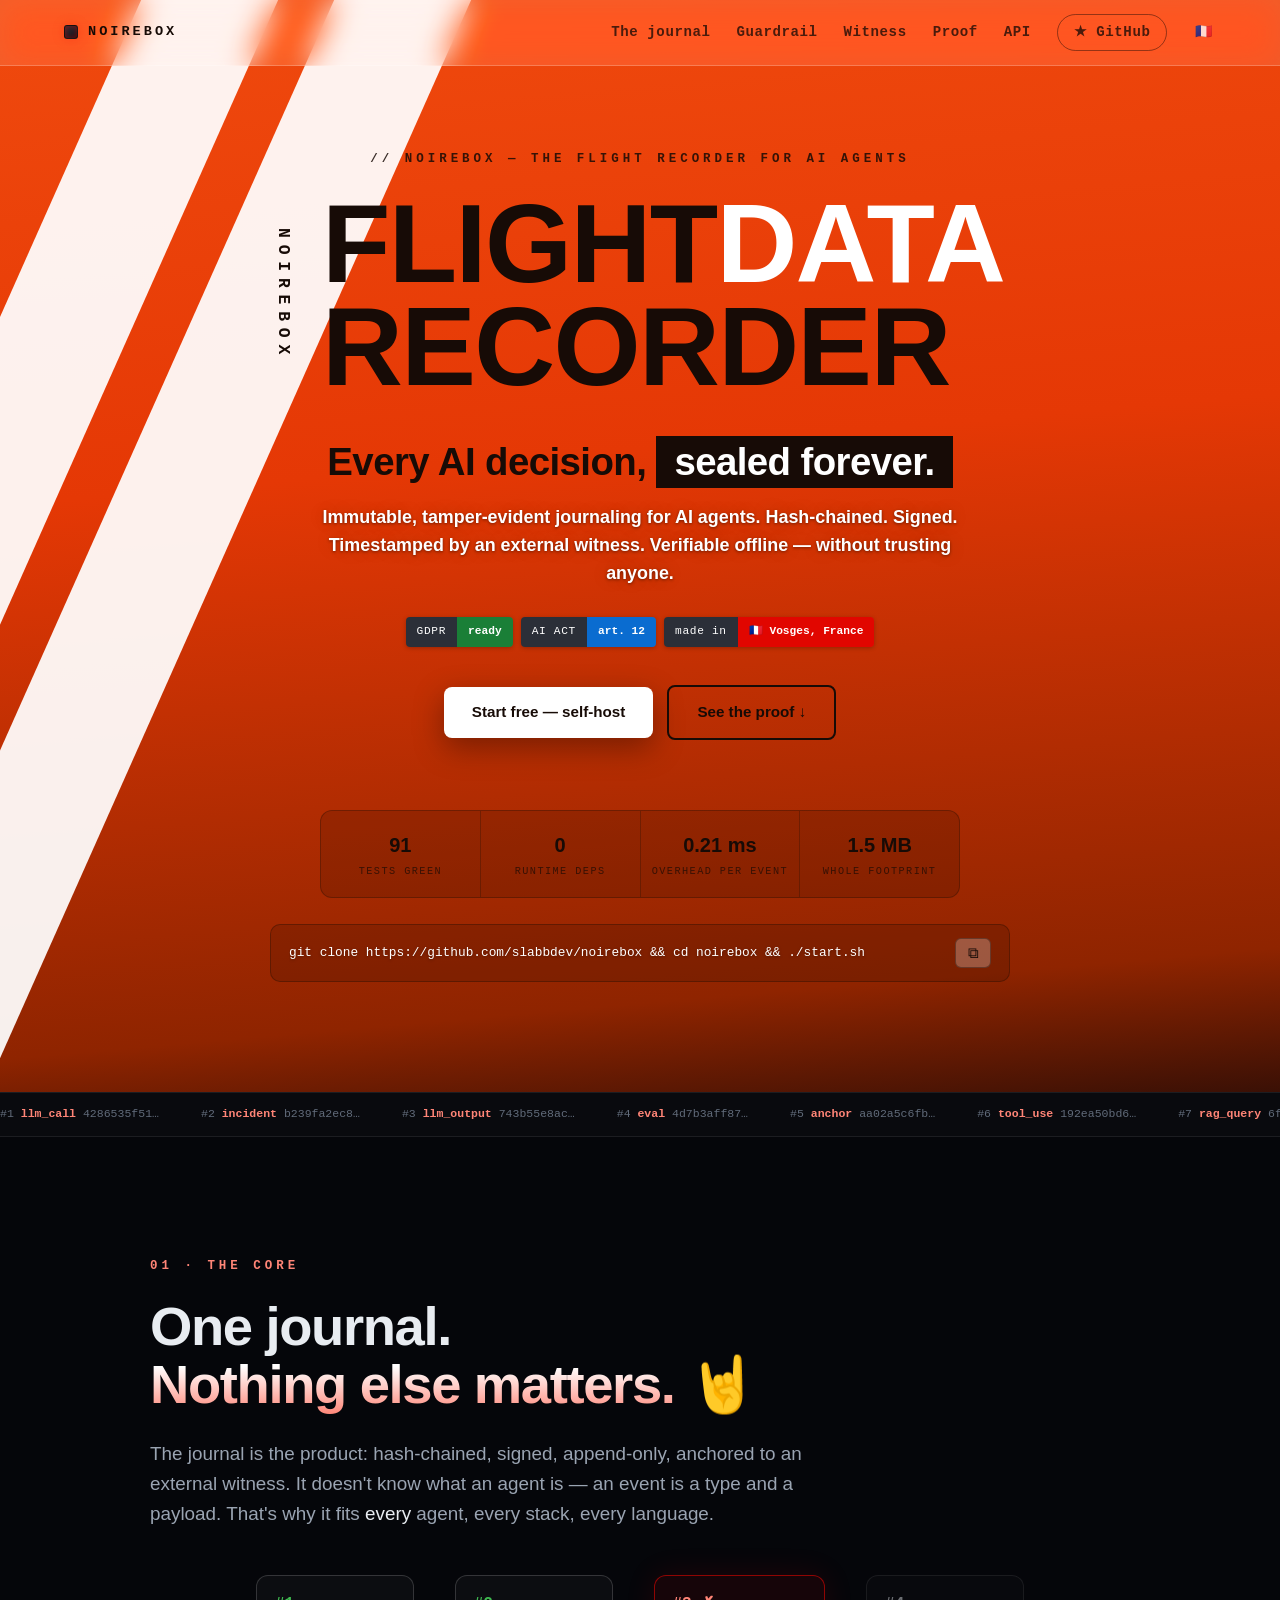
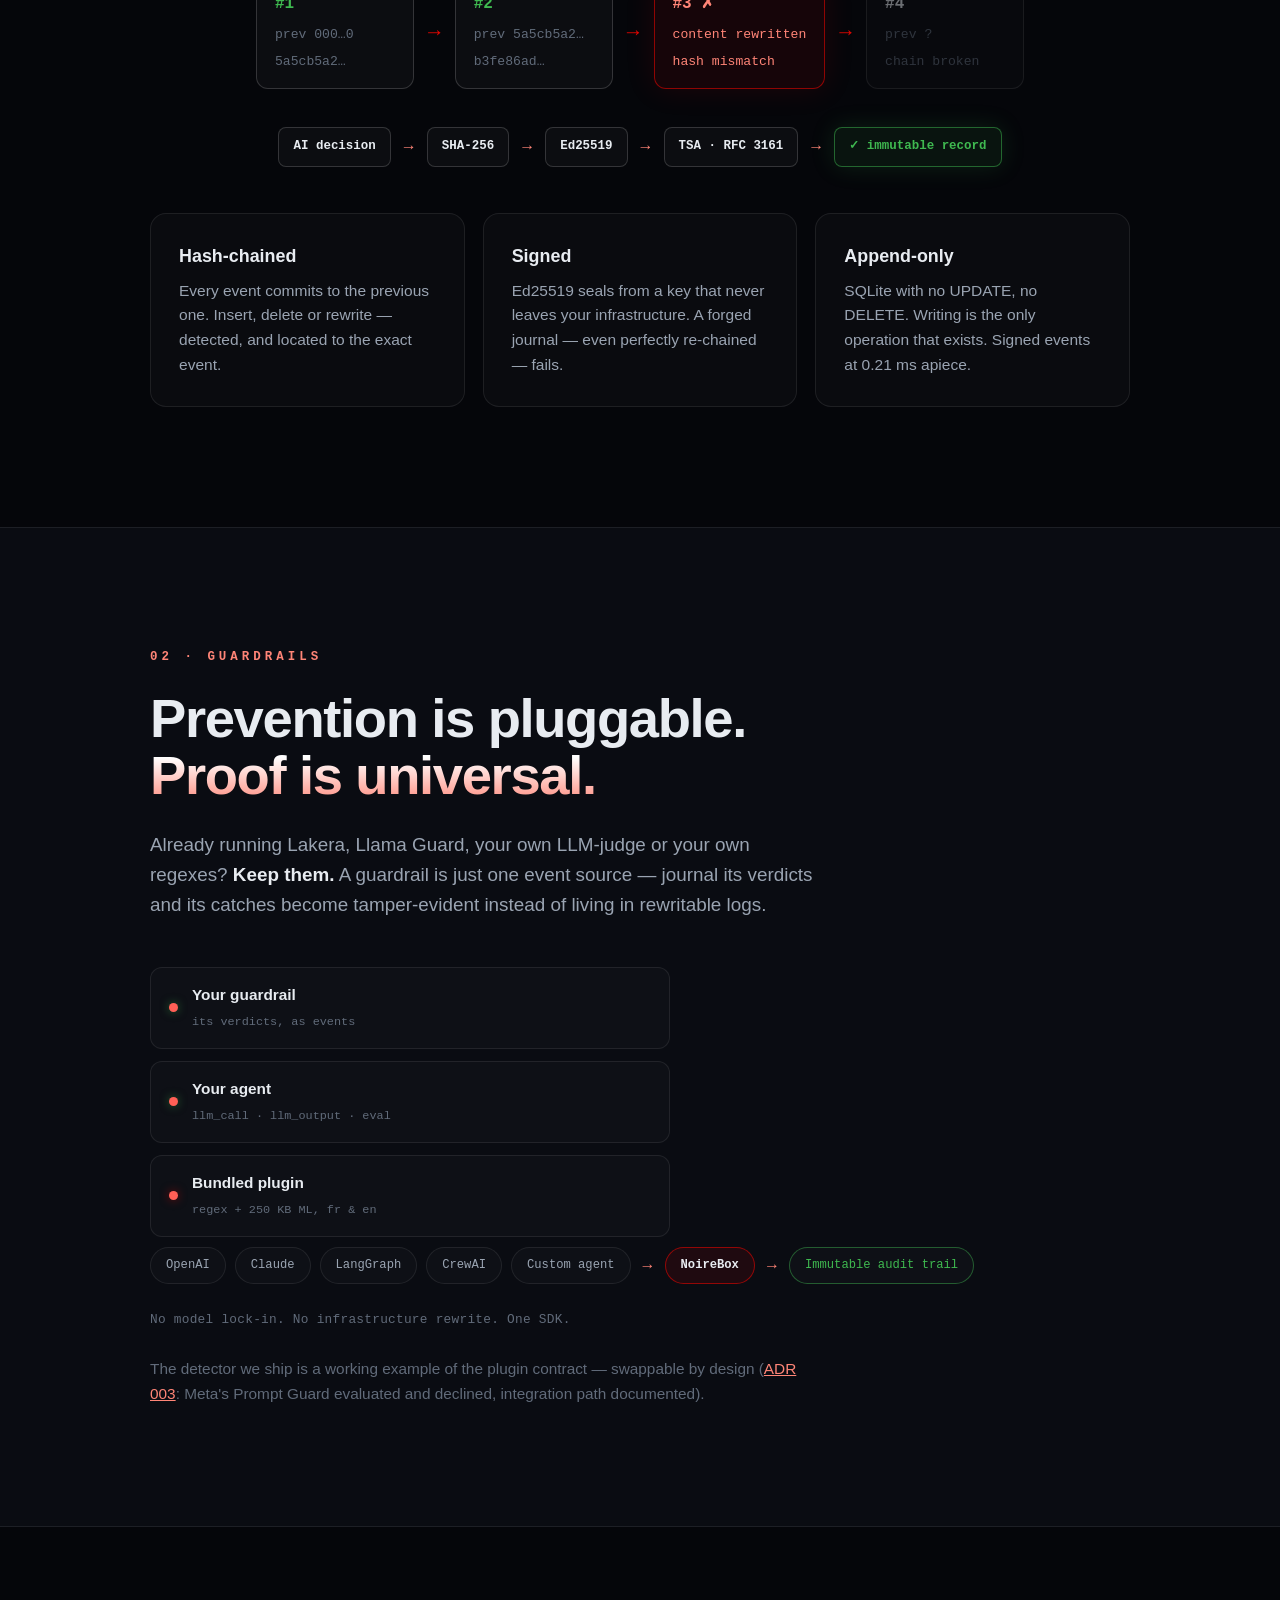
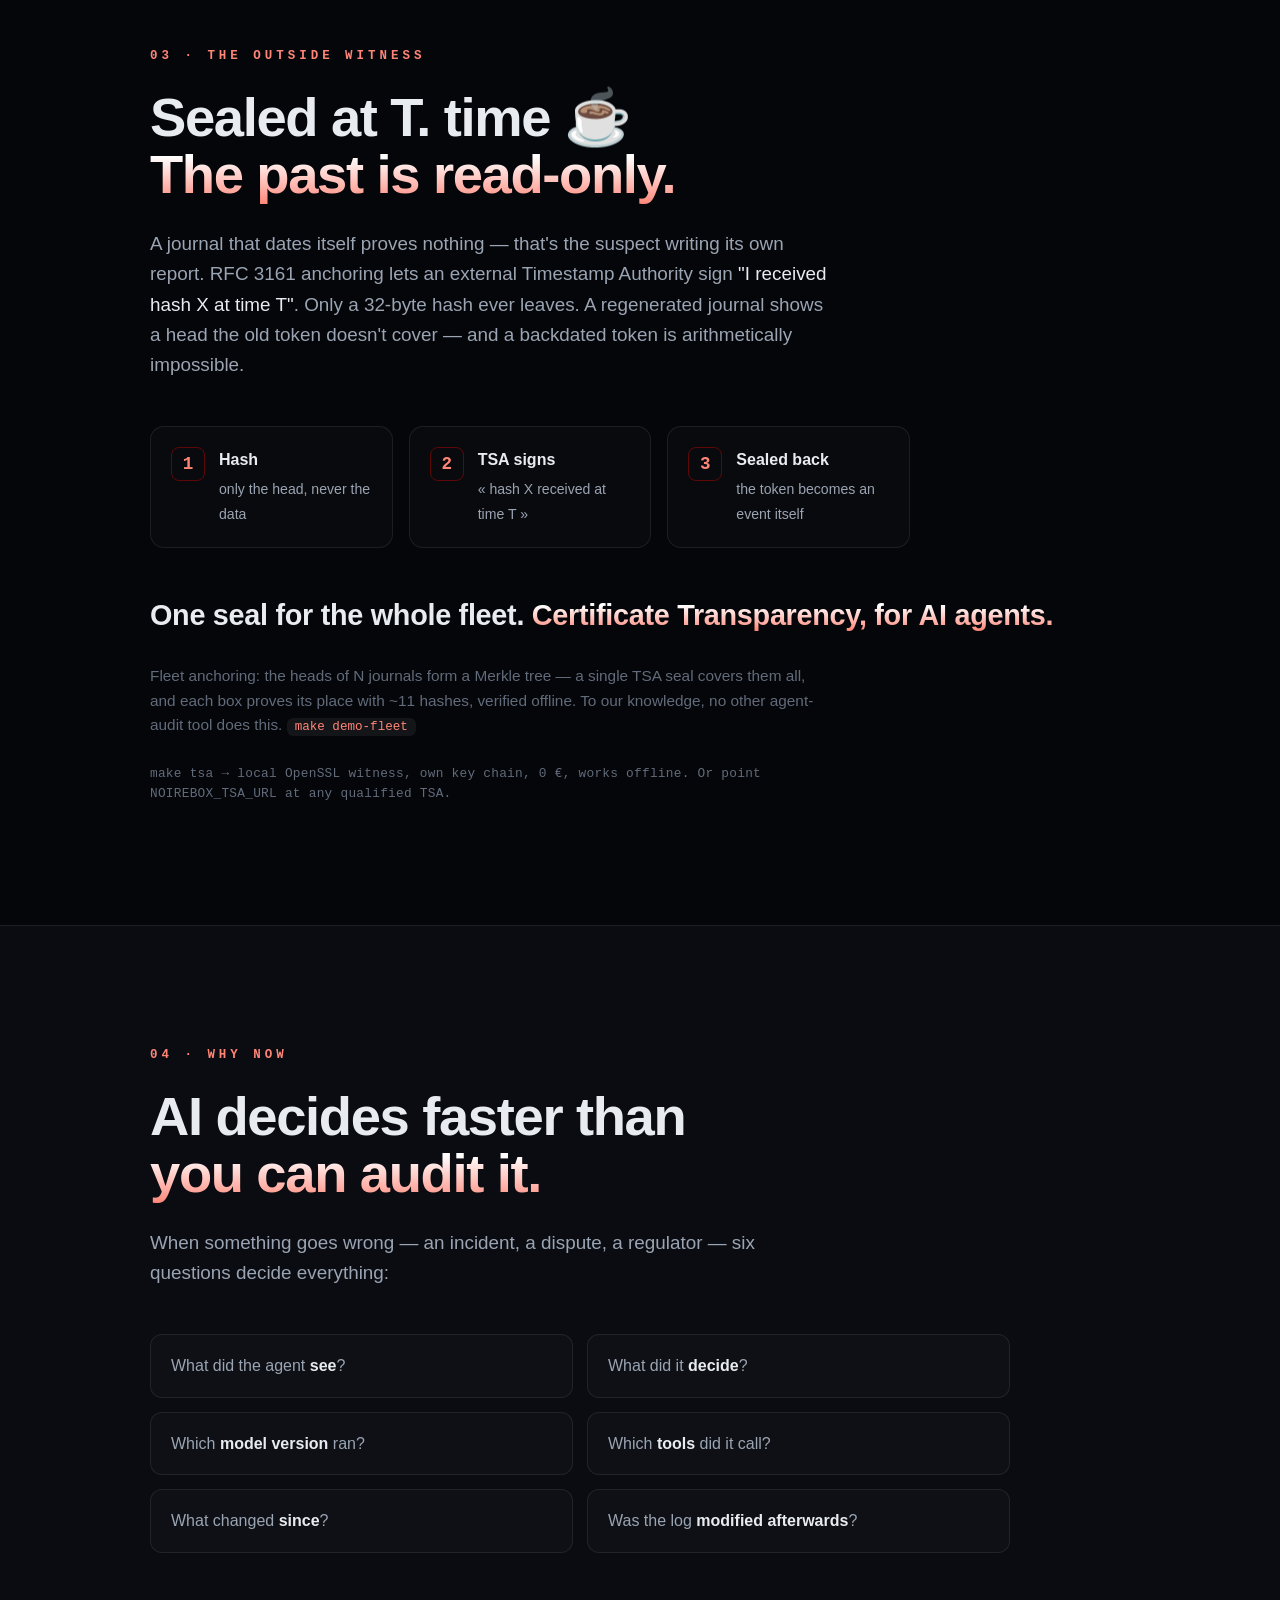
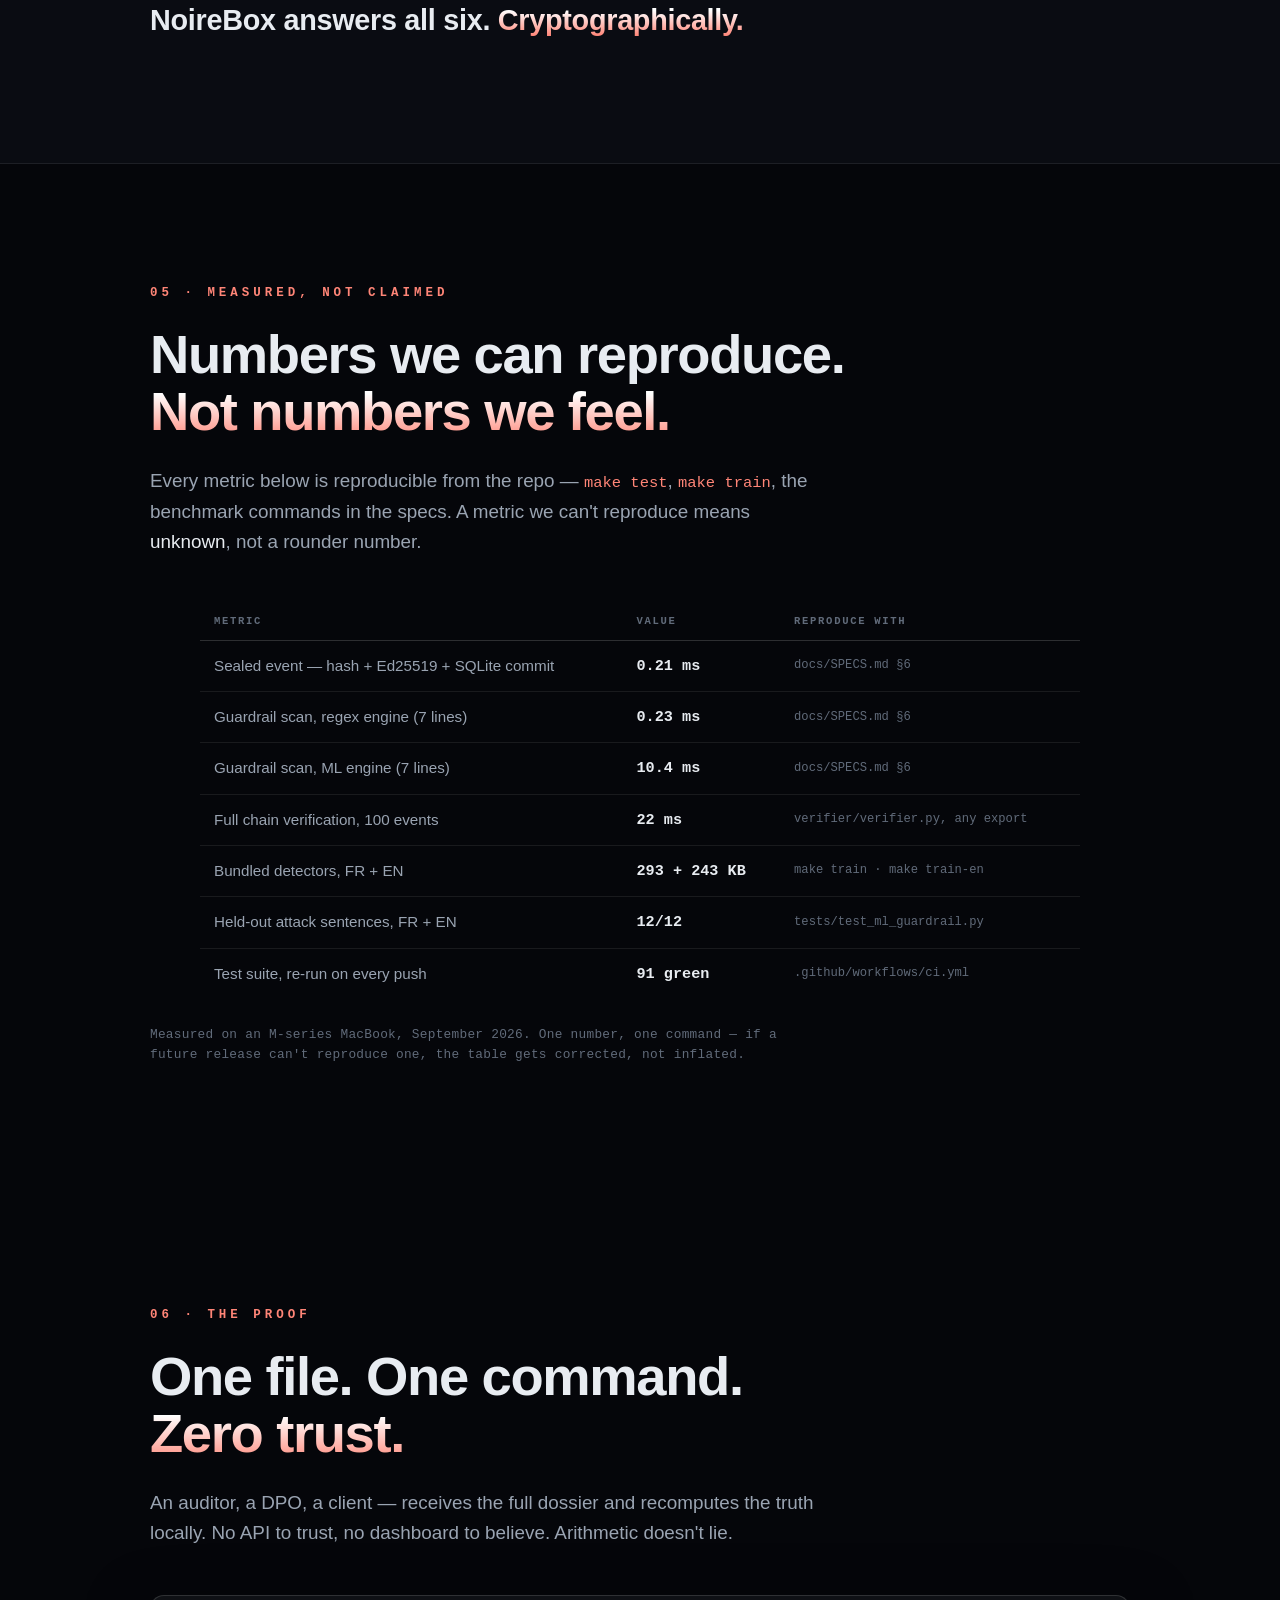
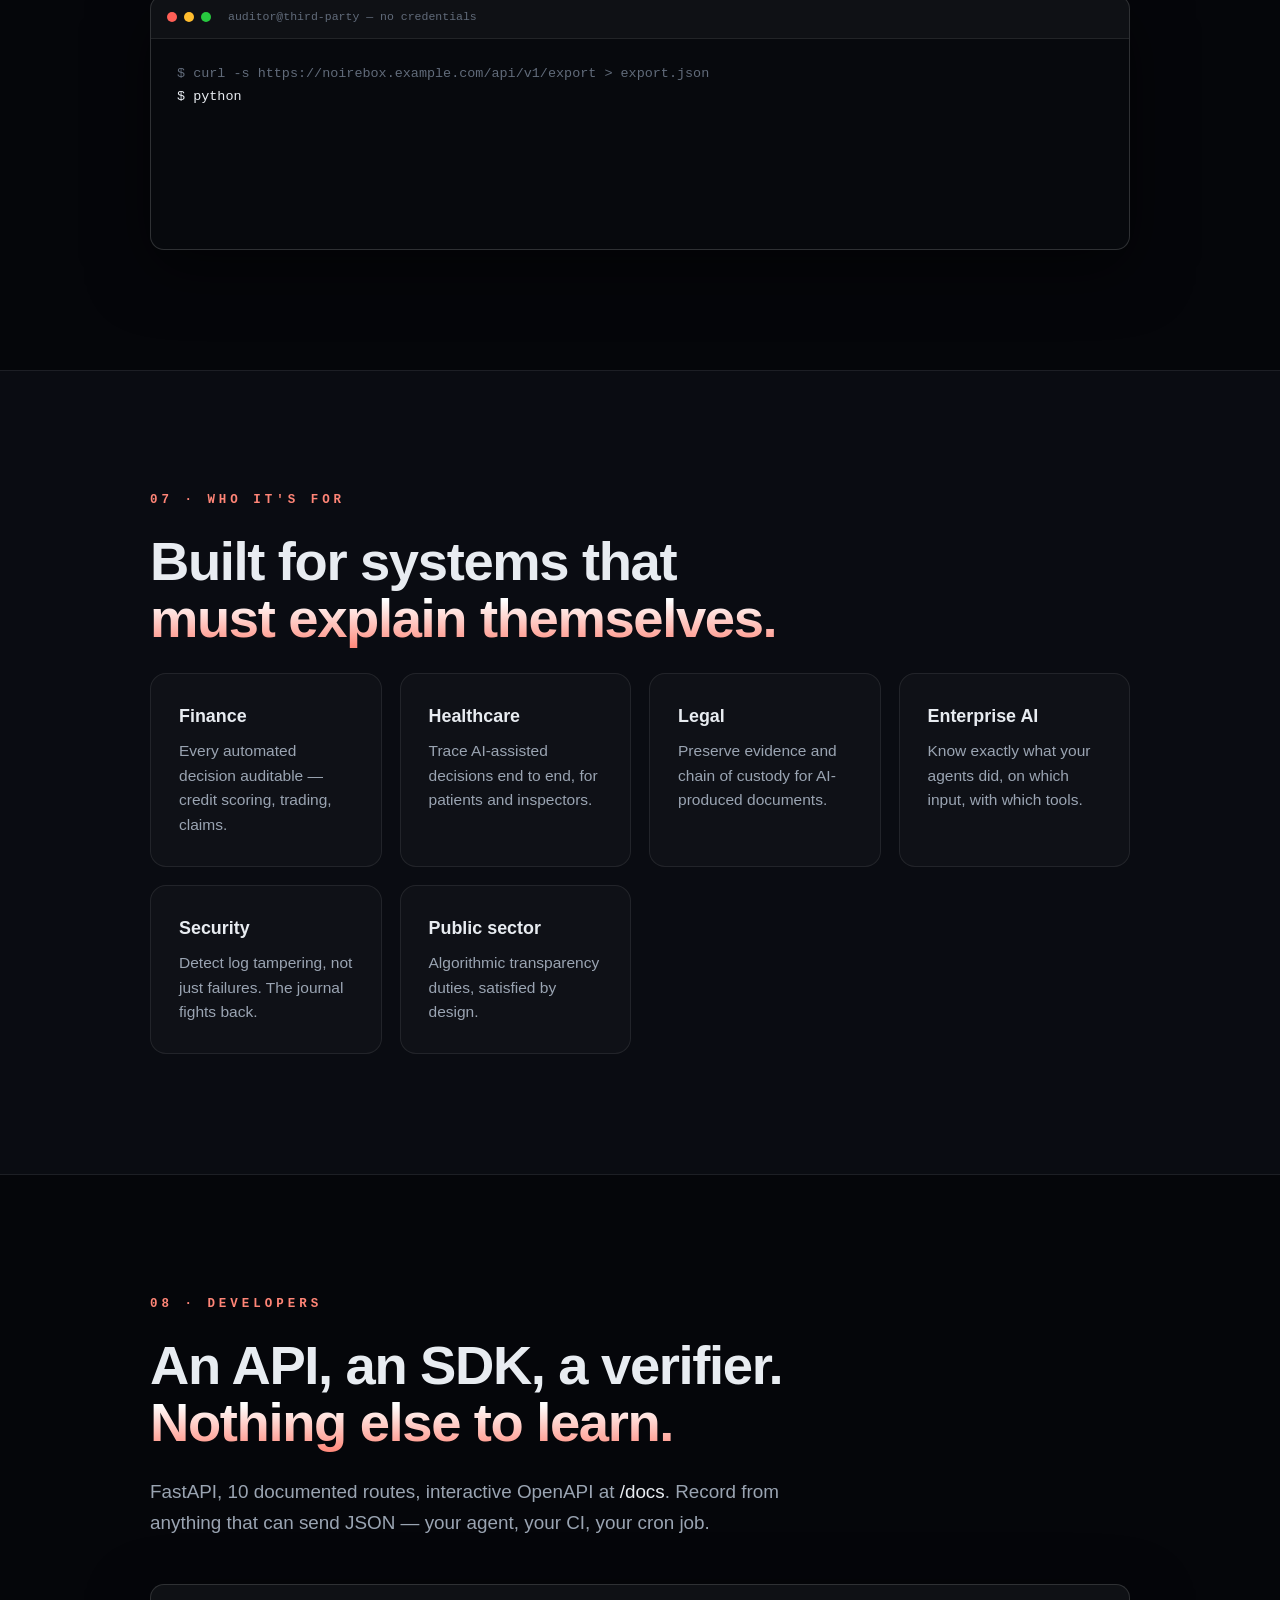
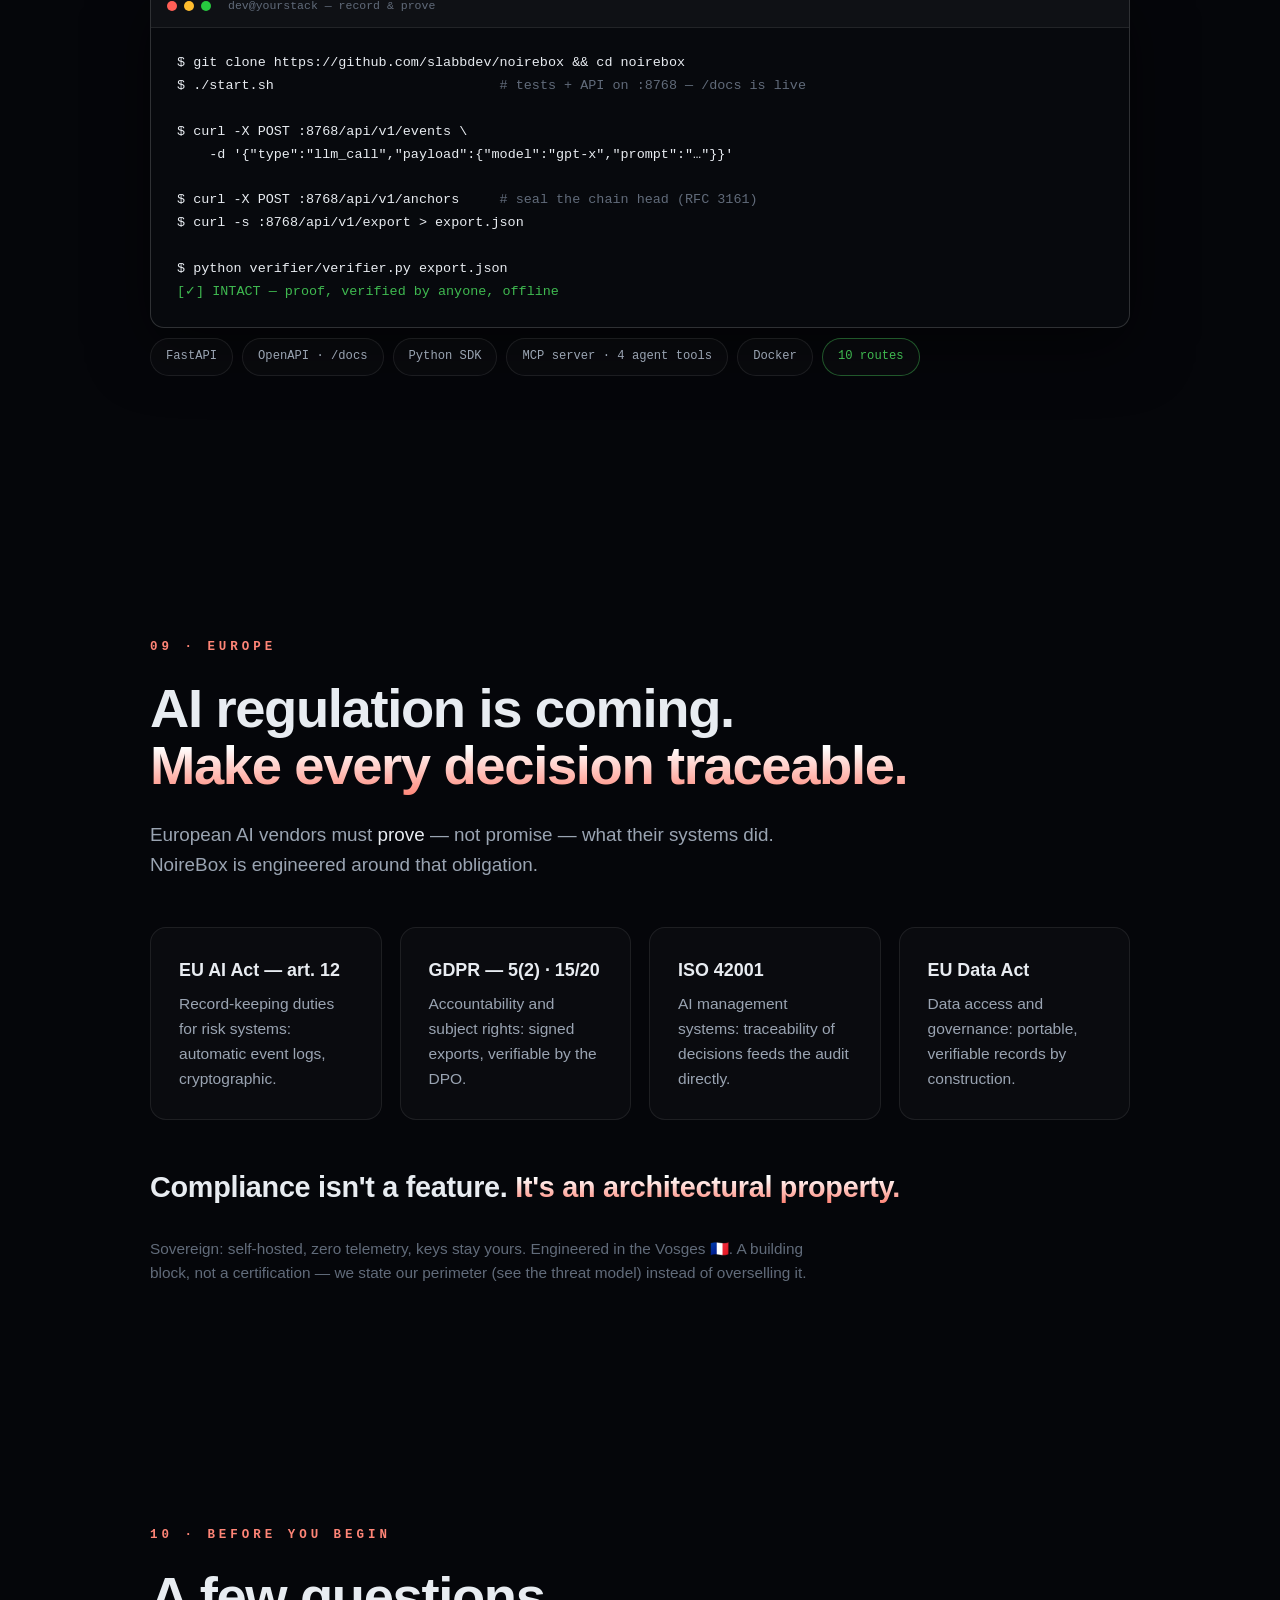
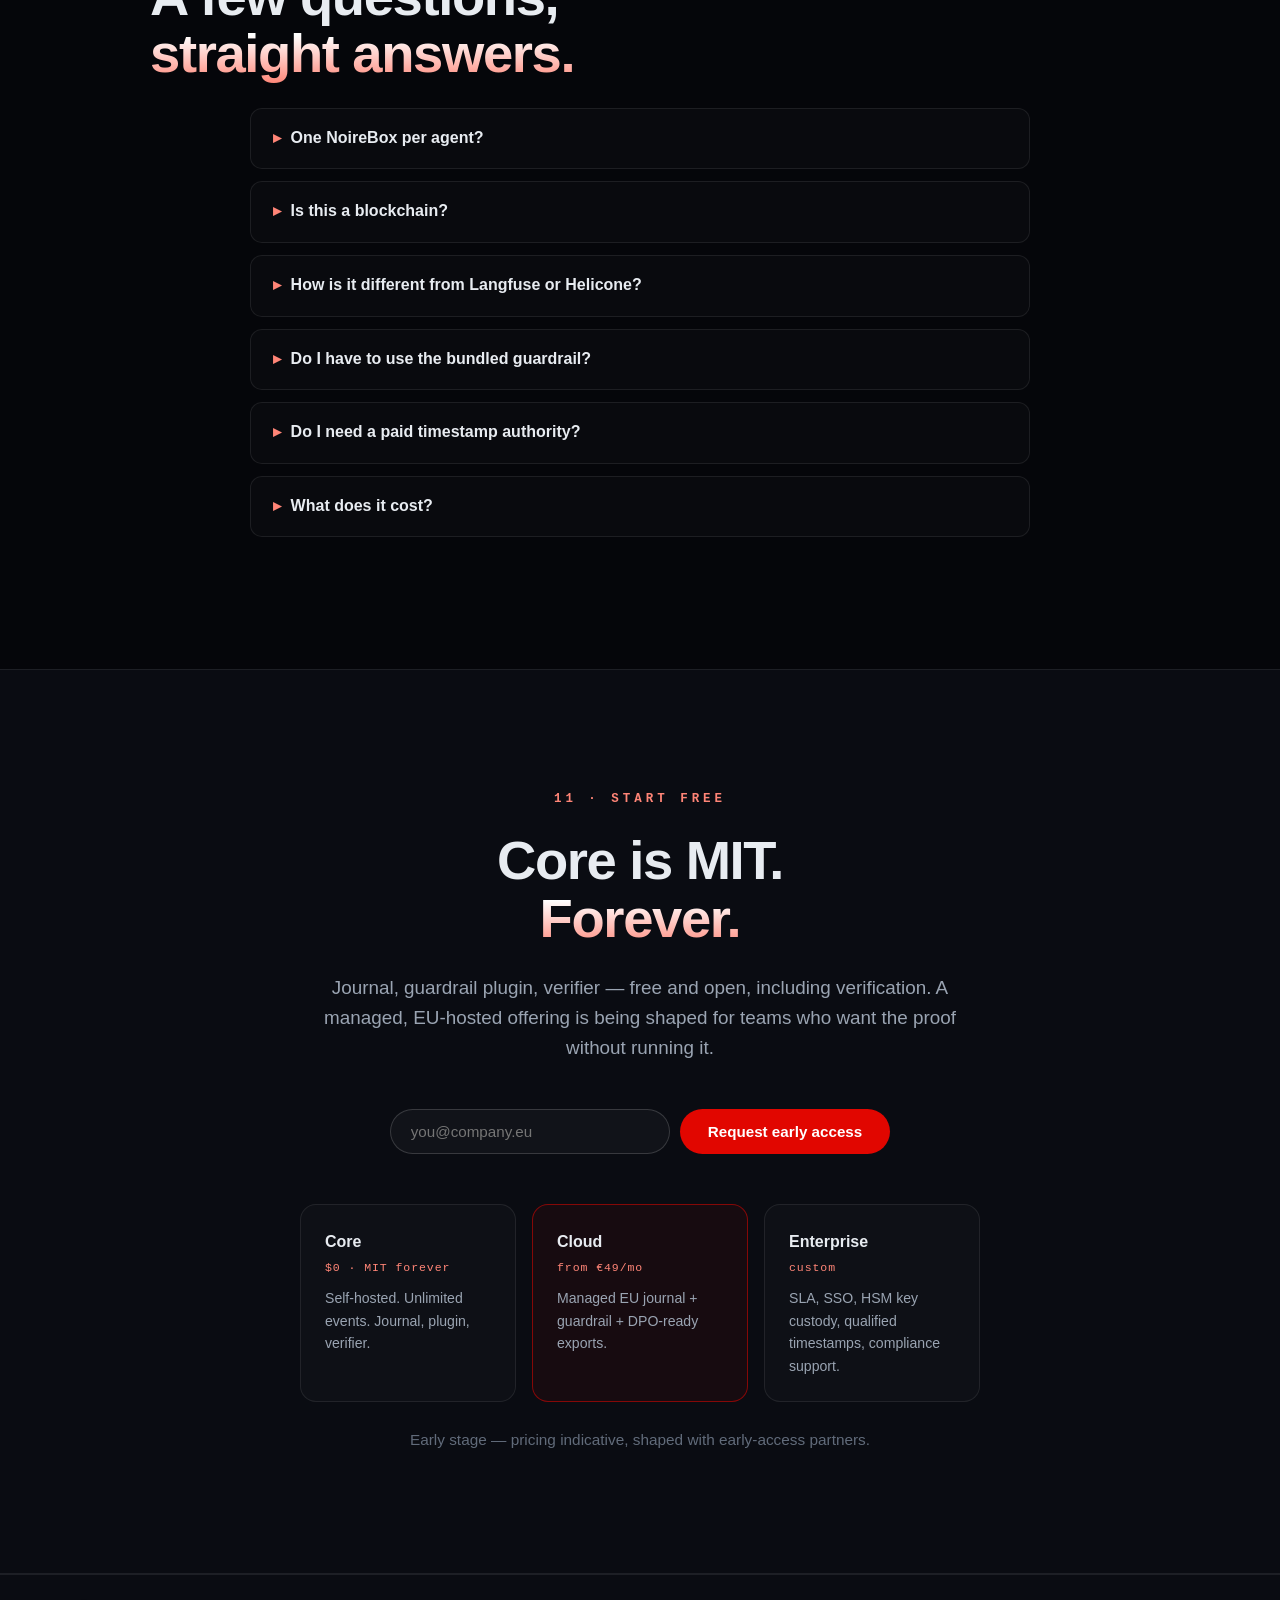
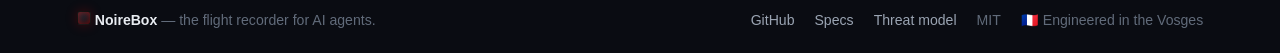
==== docs/index.html @ a42a1f59 "Initial commit" ====
<!DOCTYPE html>
<html lang="en">
<head>
<meta charset="UTF-8">
<meta name="viewport" content="width=device-width, initial-scale=1.0">
<title>NoireBox — The flight recorder for AI agents</title>
<meta name="description" content="Every decision your AI agent makes — sealed in a tamper-evident journal, timestamped by an external witness, provable by anyone. Without trusting anyone.">
<link rel="stylesheet" href="style.css?v=25">
</head>
<body>

<div class="progress" id="progress"></div>

<!-- ═══════════════ NAV ═══════════════ -->
<nav class="nav">
  <a class="brand" href="#top"><span class="brand-cube"></span>NOIREBOX</a>
  <div class="nav-links">
    <a href="#core">The journal</a>
    <a href="#plugin">Guardrail</a>
    <a href="#witness">Witness</a>
    <a href="#proof">Proof</a>
    <a href="#api">API</a>
    <a href="https://github.com/slabbdev/noirebox" target="_blank" class="nav-github">★ GitHub</a>
    <a href="fr.html" class="nav-flag" title="Version française" lang="fr">🇫🇷</a>
  </div>
</nav>

<!-- ═══════════════ HERO — the face of the flight recorder ═══════════════ -->
<header class="hero" id="top">
  <div class="stripes" aria-hidden="true"><i></i><i></i></div>

  <div class="hero-inner">
    <p class="kicker">// NOIREBOX — THE FLIGHT RECORDER FOR AI AGENTS</p>
    <div class="hero-title-row">
      <span class="hero-brand-stamp" aria-hidden="true">NOIREBOX</span>
      <h1>FLIGHT<span class="h1-white">DATA</span><br>RECORDER</h1>
    </div>

    <p class="pitch">Every AI decision, <strong>sealed forever.</strong></p>
    <p class="hero-sub">
      Immutable, tamper-evident journaling for AI agents.
      Hash-chained. Signed. Timestamped by an external witness.
      Verifiable offline — without trusting anyone.
    </p>

    <div class="gh-badges">
      <span class="gh-badge"><i>GDPR</i><b>ready</b></span>
      <span class="gh-badge"><i>AI ACT</i><b>art. 12</b></span>
      <span class="gh-badge"><i>made in</i><b>🇫🇷 Vosges, France</b></span>
    </div>

    <div class="cta-row">
      <a class="btn btn-light" href="https://github.com/slabbdev/noirebox#quickstart" target="_blank">Start free — self-host</a>
      <a class="btn btn-ghost-dark" href="#proof">See the proof ↓</a>
    </div>

    <ul class="stats">
      <li><strong>91</strong><span>tests green</span></li>
      <li><strong>0</strong><span>runtime deps</span></li>
      <li><strong>0.21 ms</strong><span>overhead per event</span></li>
      <li><strong>1.5 MB</strong><span>whole footprint</span></li>
    </ul>

    <div class="install-pill">
      <code id="install-cmd">git clone https://github.com/slabbdev/noirebox &amp;&amp; cd noirebox &amp;&amp; ./start.sh</code>
      <button class="copy-btn" id="copy-install" title="Copy to clipboard" aria-label="Copy install command">⧉</button>
    </div>
  </div>
</header>

<!-- ═══════════════ TICKER ═══════════════ -->
<div class="ticker" aria-hidden="true">
  <div class="ticker-track" id="ticker"></div>
</div>

<!-- ═══════════════ 01 CORE ═══════════════ -->
<section class="section reveal" id="core">
  <div class="wrap">
    <p class="kicker">01 · THE CORE</p>
    <h2>One journal.<br><span class="grad">Nothing else matters. </span>🤘</h2>
    <p class="lede">
      The journal is the product: hash-chained, signed, append-only, anchored to an
      external witness. It doesn't know what an agent is — an event is a type and a
      payload. That's why it fits <em>every</em> agent, every stack, every language.
    </p>
    <div class="chain">
      <div class="link ok"><span>#1</span><code>prev 000…0</code><code>5a5cb5a2…</code></div>
      <div class="chain-arrow">→</div>
      <div class="link ok"><span>#2</span><code>prev 5a5cb5a2…</code><code>b3fe86ad…</code></div>
      <div class="chain-arrow">→</div>
      <div class="link bad"><span>#3 ✗</span><code>content rewritten</code><code>hash mismatch</code></div>
      <div class="chain-arrow">→</div>
      <div class="link dim"><span>#4</span><code>prev ?</code><code>chain broken</code></div>
    </div>
    <div class="pipeline" aria-label="How a decision becomes proof">
      <span class="pl-step">AI decision</span>
      <span class="pl-arrow">→</span>
      <span class="pl-step">SHA-256</span>
      <span class="pl-arrow">→</span>
      <span class="pl-step">Ed25519</span>
      <span class="pl-arrow">→</span>
      <span class="pl-step">TSA · RFC 3161</span>
      <span class="pl-arrow">→</span>
      <span class="pl-step ok">✓ immutable record</span>
    </div>
    <div class="grid-3">
      <div class="card"><h3>Hash-chained</h3><p>Every event commits to the previous one. Insert, delete or rewrite — detected, and located to the exact event.</p></div>
      <div class="card"><h3>Signed</h3><p>Ed25519 seals from a key that never leaves your infrastructure. A forged journal — even perfectly re-chained — fails.</p></div>
      <div class="card"><h3>Append-only</h3><p>SQLite with no UPDATE, no DELETE. Writing is the only operation that exists. Signed events at 0.21 ms apiece.</p></div>
    </div>
  </div>
</section>

<!-- ═══════════════ 02 PLUGIN ═══════════════ -->
<section class="section alt reveal" id="plugin">
  <div class="wrap">
    <p class="kicker">02 · GUARDRAILS</p>
    <h2>Prevention is pluggable.<br><span class="grad">Proof is universal.</span></h2>
    <p class="lede">
      Already running Lakera, Llama Guard, your own LLM-judge or your own regexes?
      <strong>Keep them.</strong> A guardrail is just one event source — journal its
      verdicts and its catches become tamper-evident instead of living in rewritable logs.
    </p>
    <div class="sources">
      <div class="source"><span class="dot g"></span><div><strong>Your guardrail</strong><em>its verdicts, as events</em></div></div>
      <div class="source"><span class="dot g"></span><div><strong>Your agent</strong><em>llm_call · llm_output · eval</em></div></div>
      <div class="source"><span class="dot r"></span><div><strong>Bundled plugin</strong><em>regex + 250 KB ML, fr &amp; en</em></div></div>
    </div>
    <div class="plug-flow" aria-label="Drop-in integration">
      <span class="pf-chip">OpenAI</span>
      <span class="pf-chip">Claude</span>
      <span class="pf-chip">LangGraph</span>
      <span class="pf-chip">CrewAI</span>
      <span class="pf-chip">Custom agent</span>
      <span class="pf-arrow">→</span>
      <span class="pf-chip hot">NoireBox</span>
      <span class="pf-arrow">→</span>
      <span class="pf-chip ok">Immutable audit trail</span>
    </div>
    <p class="note mono">No model lock-in. No infrastructure rewrite. One SDK.</p>
    <p class="note">The detector we ship is a working example of the plugin contract — swappable by design
      (<a href="https://github.com/slabbdev/noirebox/blob/main/docs/ADRs.md">ADR 003</a>: Meta's Prompt Guard evaluated and declined, integration path documented).</p>
  </div>
</section>

<!-- ═══════════════ 03 WITNESS ═══════════════ -->
<section class="section reveal" id="witness">
  <div class="wrap">
    <p class="kicker">03 · THE OUTSIDE WITNESS</p>
    <h2>Sealed at T. time ☕<br><span class="grad">The past is read-only.</span></h2>
    <p class="lede">
      A journal that dates itself proves nothing — that's the suspect writing its own report.
      RFC 3161 anchoring lets an external Timestamp Authority sign <em>"I received hash X at
      time T"</em>. Only a 32-byte hash ever leaves. A regenerated journal shows a head the old
      token doesn't cover — and a backdated token is arithmetically impossible.
    </p>
    <div class="steps">
      <div class="step"><span>1</span><div><strong>Hash</strong><em>only the head, never the data</em></div></div>
      <div class="step"><span>2</span><div><strong>TSA signs</strong><em>« hash X received at time T »</em></div></div>
      <div class="step"><span>3</span><div><strong>Sealed back</strong><em>the token becomes an event itself</em></div></div>
    </div>
    <p class="big-line">One seal for the whole fleet. <span class="grad">Certificate Transparency, for AI agents.</span></p>
    <p class="note">Fleet anchoring: the heads of N journals form a Merkle tree — a single TSA seal covers them all, and each box proves its place with ~11 hashes, verified offline. To our knowledge, no other agent-audit tool does this. <code>make demo-fleet</code></p>
    <p class="note mono">make tsa → local OpenSSL witness, own key chain, 0 €, works offline. Or point NOIREBOX_TSA_URL at any qualified TSA.</p>
  </div>
</section>

<!-- ═══════════════ 04 WHY NOW ═══════════════ -->
<section class="section alt reveal" id="whynow">
  <div class="wrap">
    <p class="kicker">04 · WHY NOW</p>
    <h2>AI decides faster than<br><span class="grad">you can audit it.</span></h2>
    <p class="lede">When something goes wrong — an incident, a dispute, a regulator — six questions decide everything:</p>
    <div class="why-grid">
      <div class="why-q">What did the agent <strong>see</strong>?</div>
      <div class="why-q">What did it <strong>decide</strong>?</div>
      <div class="why-q">Which <strong>model version</strong> ran?</div>
      <div class="why-q">Which <strong>tools</strong> did it call?</div>
      <div class="why-q">What changed <strong>since</strong>?</div>
      <div class="why-q">Was the log <strong>modified afterwards</strong>?</div>
    </div>
    <p class="big-line">NoireBox answers all six. <span class="grad">Cryptographically.</span></p>
  </div>
</section>

<!-- ═══════════════ 05 MEASURED ═══════════════ -->
<section class="section reveal" id="measured">
  <div class="wrap">
    <p class="kicker">05 · MEASURED, NOT CLAIMED</p>
    <h2>Numbers we can reproduce.<br><span class="grad">Not numbers we feel.</span></h2>
    <p class="lede">
      Every metric below is reproducible from the repo — <code>make test</code>,
      <code>make train</code>, the benchmark commands in the specs. A metric we
      can't reproduce means <em>unknown</em>, not a rounder number.
    </p>
    <table class="metrics">
      <tr><th>Metric</th><th>Value</th><th>Reproduce with</th></tr>
      <tr><td>Sealed event — hash + Ed25519 + SQLite commit</td><td class="m-val">0.21 ms</td><td class="m-how">docs/SPECS.md §6</td></tr>
      <tr><td>Guardrail scan, regex engine (7 lines)</td><td class="m-val">0.23 ms</td><td class="m-how">docs/SPECS.md §6</td></tr>
      <tr><td>Guardrail scan, ML engine (7 lines)</td><td class="m-val">10.4 ms</td><td class="m-how">docs/SPECS.md §6</td></tr>
      <tr><td>Full chain verification, 100 events</td><td class="m-val">22 ms</td><td class="m-how">verifier/verifier.py, any export</td></tr>
      <tr><td>Bundled detectors, FR + EN</td><td class="m-val">293 + 243 KB</td><td class="m-how">make train · make train-en</td></tr>
      <tr><td>Held-out attack sentences, FR + EN</td><td class="m-val">12/12</td><td class="m-how">tests/test_ml_guardrail.py</td></tr>
      <tr><td>Test suite, re-run on every push</td><td class="m-val">91 green</td><td class="m-how">.github/workflows/ci.yml</td></tr>
    </table>
    <p class="note mono">Measured on an M-series MacBook, September 2026. One number, one command — if a future release can't reproduce one, the table gets corrected, not inflated.</p>
  </div>
</section>

<!-- ═══════════════ 06 PROOF ═══════════════ -->
<section class="section reveal" id="proof">
  <div class="wrap">
    <p class="kicker">06 · THE PROOF</p>
    <h2>One file. One command.<br><span class="grad">Zero trust.</span></h2>
    <p class="lede">
      An auditor, a DPO, a client — receives the full dossier and recomputes the truth locally.
      No API to trust, no dashboard to believe. Arithmetic doesn't lie.
    </p>
    <div class="terminal">
      <div class="term-bar"><span class="dot"></span><span class="dot"></span><span class="dot"></span><span class="term-title">auditor@third-party — no credentials</span></div>
      <pre id="term-out"></pre>
    </div>
  </div>
</section>

<!-- ═══════════════ 07 USE CASES ═══════════════ -->
<section class="section alt reveal" id="usecases">
  <div class="wrap">
    <p class="kicker">07 · WHO IT'S FOR</p>
    <h2>Built for systems that<br><span class="grad">must explain themselves.</span></h2>
    <div class="grid-3 uc-grid">
      <div class="card"><h3>Finance</h3><p>Every automated decision auditable — credit scoring, trading, claims.</p></div>
      <div class="card"><h3>Healthcare</h3><p>Trace AI-assisted decisions end to end, for patients and inspectors.</p></div>
      <div class="card"><h3>Legal</h3><p>Preserve evidence and chain of custody for AI-produced documents.</p></div>
      <div class="card"><h3>Enterprise AI</h3><p>Know exactly what your agents did, on which input, with which tools.</p></div>
      <div class="card"><h3>Security</h3><p>Detect log tampering, not just failures. The journal fights back.</p></div>
      <div class="card"><h3>Public sector</h3><p>Algorithmic transparency duties, satisfied by design.</p></div>
    </div>
  </div>
</section>

<!-- ═══════════════ 08 DEVELOPERS ═══════════════ -->
<section class="section reveal" id="api">
  <div class="wrap">
    <p class="kicker">08 · DEVELOPERS</p>
    <h2>An API, an SDK, a verifier.<br><span class="grad">Nothing else to learn.</span></h2>
    <p class="lede">
      FastAPI, 10 documented routes, interactive OpenAPI at <em>/docs</em>.
      Record from anything that can send JSON — your agent, your CI, your cron job.
    </p>
    <div class="terminal">
      <div class="term-bar"><span class="dot"></span><span class="dot"></span><span class="dot"></span><span class="term-title">dev@yourstack — record &amp; prove</span></div>
      <pre class="term-static">$ git clone https://github.com/slabbdev/noirebox &amp;&amp; cd noirebox
$ ./start.sh                            <span class="t-dim"># tests + API on :8768 — /docs is live</span>

$ curl -X POST :8768/api/v1/events \
    -d '{"type":"llm_call","payload":{"model":"gpt-x","prompt":"…"}}'

$ curl -X POST :8768/api/v1/anchors     <span class="t-dim"># seal the chain head (RFC 3161)</span>
$ curl -s :8768/api/v1/export > export.json

$ python verifier/verifier.py export.json
<span class="t-ok">[✓] INTACT — proof, verified by anyone, offline</span></pre>
    </div>
    <div class="plug-flow" aria-label="Developer surface">
      <span class="pf-chip">FastAPI</span>
      <span class="pf-chip">OpenAPI · /docs</span>
      <span class="pf-chip">Python SDK</span>
      <span class="pf-chip">MCP server · 4 agent tools</span>
      <span class="pf-chip">Docker</span>
      <span class="pf-chip ok">10 routes</span>
    </div>
  </div>
</section>

<!-- ═══════════════ 09 EUROPE ═══════════════ -->
<section class="section reveal" id="europe">
  <div class="wrap">
    <p class="kicker">09 · EUROPE</p>
    <h2>AI regulation is coming.<br><span class="grad">Make every decision traceable.</span></h2>
    <p class="lede">European AI vendors must <em>prove</em> — not promise — what their systems did. NoireBox is engineered around that obligation.</p>
    <div class="grid-4">
      <div class="card"><h3>EU AI Act — art. 12</h3><p>Record-keeping duties for risk systems: automatic event logs, cryptographic.</p></div>
      <div class="card"><h3>GDPR — 5(2) · 15/20</h3><p>Accountability and subject rights: signed exports, verifiable by the DPO.</p></div>
      <div class="card"><h3>ISO 42001</h3><p>AI management systems: traceability of decisions feeds the audit directly.</p></div>
      <div class="card"><h3>EU Data Act</h3><p>Data access and governance: portable, verifiable records by construction.</p></div>
    </div>
    <p class="big-line">Compliance isn't a feature. <span class="grad">It's an architectural property.</span></p>
    <p class="note">Sovereign: self-hosted, zero telemetry, keys stay yours. Engineered in the Vosges 🇫🇷. A building block, not a certification — we state our perimeter (see the threat model) instead of overselling it.</p>
  </div>
</section>

<!-- ═══════════════ 10 FAQ ═══════════════ -->
<section class="section reveal" id="faq">
  <div class="wrap">
    <p class="kicker">10 · BEFORE YOU BEGIN</p>
    <h2>A few questions,<br><span class="grad">straight answers.</span></h2>
    <details class="faq"><summary>One NoireBox per agent?</summary><p>Yes — like one flight recorder per aircraft. One instance = one SQLite file, one key pair, one chain. The fleet layer aggregates chain heads (32-byte hashes), never your events: your journal stays on your infrastructure.</p></details>
    <details class="faq"><summary>Is this a blockchain?</summary><p>No — one issuer, one verifier. A signed local chain gives integrity and non-repudiation without paying a consensus tax. The blockchain solves a problem we don't have (ADR 001).</p></details>
    <details class="faq"><summary>How is it different from Langfuse or Helicone?</summary><p>Those help developers debug what happened — the logs stay modifiable. NoireBox produces a dossier a third party verifies offline. Debug ≠ proof.</p></details>
    <details class="faq"><summary>Do I have to use the bundled guardrail?</summary><p>No — it's one event source among others. Keep Lakera, Llama Guard or your own LLM-judge and journal their verdicts with a single POST. The bundled detector is a working example of the plugin contract.</p></details>
    <details class="faq"><summary>Do I need a paid timestamp authority?</summary><p>No — <code>make tsa</code> runs a local OpenSSL witness with its own key chain: free, offline, sovereign. Pointing at any public or qualified TSA is one environment variable.</p></details>
    <details class="faq"><summary>What does it cost?</summary><p>Core: MIT, $0 forever, verification included. Cloud: from €49/mo when it ships. Enterprise: custom — HSM custody, qualified timestamps, SLA.</p></details>
  </div>
</section>

<!-- ═══════════════ 11 ACCESS ═══════════════ -->
<section class="section alt reveal" id="access">
  <div class="wrap narrow">
    <p class="kicker">11 · START FREE</p>
    <h2>Core is MIT.<br><span class="grad">Forever.</span></h2>
    <p class="lede">
      Journal, guardrail plugin, verifier — free and open, including verification.
      A managed, EU-hosted offering is being shaped for teams who want the proof without running it.
    </p>
    <form class="waitlist" action="https://formspree.io/f/VOTRE_ID_FORMSPREE" method="POST">
      <input type="email" name="email" placeholder="you@company.eu" required>
      <button type="submit">Request early access</button>
    </form>
    <div class="tiers">
      <div class="tier"><h4>Core</h4><span>$0 · MIT forever</span><p>Self-hosted. Unlimited events. Journal, plugin, verifier.</p></div>
      <div class="tier hot"><h4>Cloud</h4><span>from €49/mo</span><p>Managed EU journal + guardrail + DPO-ready exports.</p></div>
      <div class="tier"><h4>Enterprise</h4><span>custom</span><p>SLA, SSO, HSM key custody, qualified timestamps, compliance support.</p></div>
    </div>
    <p class="note">Early stage — pricing indicative, shaped with early-access partners.</p>
  </div>
</section>

<footer class="footer">
  <div><span class="brand-cube"></span> <strong>NoireBox</strong> — the flight recorder for AI agents.</div>
  <div class="foot-links">
    <a href="https://github.com/slabbdev/noirebox" target="_blank">GitHub</a>
    <a href="https://github.com/slabbdev/noirebox/blob/main/docs/SPECS.md">Specs</a>
    <a href="https://github.com/slabbdev/noirebox/blob/main/docs/THREAT-MODEL.md">Threat model</a>
    <span>MIT</span>
    <span>🇫🇷 Engineered in the Vosges</span>
  </div>
</footer>

<script src="script.js?v=25"></script>
</body>
</html>
---- docs/style.css ----
/* NoireBox — premium dark landing. Zero dependencies. */

:root {
  --bg: #05060a;
  --bg-2: #0a0c12;
  --line: rgba(255, 255, 255, .08);
  --line-strong: rgba(255, 255, 255, .16);
  --txt: #e8ecf1;
  --dim: #9aa4b2;
  --dimmer: #616b7a;
  --red: #e10600;
  --red-soft: #ff8577;
  --amber: #f5a623;
  --green: #3fb950;
  --mono: ui-monospace, SFMono-Regular, Menlo, monospace;
  --sans: -apple-system, BlinkMacSystemFont, "Segoe UI", Inter, sans-serif;
}

* { margin: 0; padding: 0; box-sizing: border-box; }
html { scroll-behavior: smooth; }
body {
  background: var(--bg);
  color: var(--txt);
  font-family: var(--sans);
  line-height: 1.6;
  -webkit-font-smoothing: antialiased;
  overflow-x: hidden;
}
::selection { background: rgba(225, 6, 0, .35); }
code { font-family: var(--mono); font-size: .82em; color: var(--red-soft); }
a { color: inherit; }

/* ── progress ─────────────────────────────────── */
.progress { position: fixed; top: 0; left: 0; height: 2px; width: 0;
  background: linear-gradient(90deg, var(--red), var(--amber)); z-index: 100; }

/* ── nav ──────────────────────────────────────── */
.nav {
  position: fixed; inset: 0 0 auto 0; z-index: 90;
  display: flex; justify-content: space-between; align-items: center;
  padding: 14px 5vw;
  background: rgba(255, 255, 255, .13);
  backdrop-filter: blur(16px) saturate(1.3); -webkit-backdrop-filter: blur(16px) saturate(1.3);
  border-bottom: 1px solid rgba(255, 255, 255, .22);
}
.brand { display: flex; align-items: center; gap: 10px; text-decoration: none;
  font-family: var(--mono); font-weight: 800; letter-spacing: .22em; font-size: .85rem;
  color: #170b06; }
.brand-cube { width: 14px; height: 14px; border-radius: 3px; display: inline-block;
  background: linear-gradient(145deg, #2a2e38, #0d1117);
  border: 1px solid rgba(23, 11, 6, .55);
  box-shadow: inset 0 0 6px rgba(225, 6, 0, .5), 0 0 12px rgba(225, 6, 0, .25); }
.nav-links { display: flex; gap: 26px; align-items: center; }
.nav-links a { text-decoration: none; color: rgba(23, 11, 6, .78); font-size: .88rem;
  font-family: var(--mono); letter-spacing: .04em; font-weight: 600; transition: color .2s; }
.nav-links a:hover { color: #170b06; }
.nav-github { border: 1px solid rgba(23, 11, 6, .45); border-radius: 99px; padding: 6px 16px; }
.nav-github:hover { border-color: #170b06; }
.nav-flag { font-size: 1.05rem; text-decoration: none; line-height: 1; padding: 4px 2px; }

/* ── hero : THE FACE OF THE FLIGHT RECORDER ───── */
.hero {
  position: relative; overflow: hidden;
  padding: 150px 6vw 110px; text-align: center;
  /* le bas du hero glisse vers le noir : transition douce avec le reste de la page */
  background: linear-gradient(175deg, #f04a0e 0%, #e53805 42%, #8f2400 88%, #3a1005 100%);
  color: #170b06;
}
/* two white diagonal stripes, full height, left side — like the real box */
.stripes {
  position: absolute; top: -12%; bottom: -12%; left: -8vw; width: 330px;
  display: flex; gap: 56px;
  transform: skewX(-24deg);
  pointer-events: none;
}
.stripes i { flex: 1; background: #ffffff; opacity: .93; }
.hero-inner { position: relative; max-width: 740px; margin: 0 auto; }
.hero .kicker { color: #170b06; opacity: .85;
  font-family: var(--mono); font-size: .78rem; letter-spacing: .32em;
  font-weight: 700; margin-bottom: 22px; }
.hero h1 {
  font-size: clamp(3.4rem, 10vw, 7rem);
  font-weight: 900; text-transform: uppercase;
  letter-spacing: -.015em; line-height: .92;
  color: #170b06;
}
.hero-title-row { display: flex; align-items: stretch; gap: 26px; text-align: left; }
/* le nom du modèle en sérigraphie verticale, le long du titre — comme sur la vraie boîte */
.hero-brand-stamp {
  writing-mode: vertical-rl;
  display: flex; align-items: center; justify-content: center;
  font-family: var(--mono); font-weight: 900; font-size: 1.02rem;
  letter-spacing: .42em; text-transform: uppercase;
  color: #170b06;
}
/* DATA dans FLIGHTDATA — blanc, comme la bande de la vraie boîte */
.h1-white { color: #fff; }
.pitch {
  margin-top: 38px;
  font-size: clamp(1.55rem, 3.6vw, 2.4rem);
  font-weight: 900; letter-spacing: -.015em; line-height: 1.15;
  color: #170b06;
}
.pitch strong { color: #fff; background: #170b06; padding: 4px 18px; display: inline-block; }
.eu-badges { display: none; }
.gh-badges { display: flex; gap: 8px; justify-content: center; flex-wrap: wrap; margin-top: 30px; }
.gh-badge { display: inline-flex; align-items: stretch; font-family: var(--mono);
  font-size: .7rem; border-radius: 4px; overflow: hidden;
  box-shadow: 0 1px 4px rgba(0, 0, 0, .25); }
.gh-badge i { font-style: normal; background: #2b2f38; color: #fff;
  padding: 6px 11px; letter-spacing: .06em; }
.gh-badge b { background: #1a7f37; color: #fff; padding: 6px 11px; font-weight: 700; }
.gh-badge:nth-child(2) b { background: #0a6cd0; }
.gh-badge:nth-child(3) b { background: #e10600; }
.hero-sub { max-width: 660px; margin: 16px auto 0;
  font-size: 1.12rem; font-weight: 700; line-height: 1.55; color: #fff;
  text-shadow: 0 1px 3px rgba(0, 0, 0, .45), 0 0 18px rgba(0, 0, 0, .18); }
.hero-sub strong { font-weight: 800; }
.cta-row { display: flex; gap: 14px; justify-content: center; align-items: center; flex-wrap: wrap; margin: 38px 0 70px; }
.btn-ghost-dark { font-size: .92rem; }
.btn { padding: 13px 28px; border-radius: 8px; font-weight: 800; font-size: .95rem;
  text-decoration: none; transition: transform .18s, box-shadow .18s; }
.btn:hover { transform: translateY(-2px); }
.btn-light { background: #fff; color: #170b06;
  box-shadow: 0 10px 30px rgba(0, 0, 0, .35); }
.btn-ghost-dark { border: 2px solid #170b06; color: #170b06; }
.btn-ghost-dark:hover { background: rgba(23, 11, 6, .08); }

/* stats — dark glass on the red face */
.stats { list-style: none; display: flex; justify-content: center;
  margin: 0 auto; max-width: 640px; border-radius: 12px; overflow: hidden;
  border: 1px solid rgba(23, 11, 6, .3);
  background: rgba(23, 11, 6, .16); }
.stats li { flex: 1; padding: 18px 10px; display: flex; flex-direction: column; gap: 2px; }
.stats li + li { border-left: 1px solid rgba(23, 11, 6, .28); }
.stats strong { font-size: 1.25rem; font-weight: 900; color: #170b06; }
.stats span { font-family: var(--mono); font-size: .64rem; letter-spacing: .14em;
  text-transform: uppercase; color: rgba(23, 11, 6, .72); }

/* ── ticker ───────────────────────────────────── */
.ticker { border-block: 1px solid var(--line); padding: 12px 0; overflow: hidden;
  background: rgba(255, 255, 255, .015); }
.ticker-track { display: flex; gap: 42px; width: max-content;
  font-family: var(--mono); font-size: .72rem; color: var(--dimmer);
  animation: slide 40s linear infinite; }
.ticker-track b { color: var(--red-soft); font-weight: 700; }
@keyframes slide { to { transform: translateX(-50%); } }

/* ── sections ─────────────────────────────────── */
.section { padding: 120px 6vw; }
.section.alt { background: var(--bg-2); border-block: 1px solid var(--line); }
.section .kicker { font-family: var(--mono); font-size: .78rem; letter-spacing: .32em;
  color: var(--red-soft); font-weight: 700; margin-bottom: 22px; }
.grad { background: linear-gradient(180deg, #fff 20%, var(--red-soft));
  -webkit-background-clip: text; background-clip: text; color: transparent; }
.wrap { max-width: 980px; margin: 0 auto; }
.wrap.narrow { max-width: 680px; text-align: center; }
h2 { font-size: clamp(2rem, 4.8vw, 3.4rem); font-weight: 900;
  letter-spacing: -.025em; line-height: 1.05; margin-bottom: 26px; }
.lede { font-size: 1.18rem; color: var(--dim); max-width: 680px; margin-bottom: 46px; }
.lede strong, .lede em { color: var(--txt); font-style: normal; }
.note { color: var(--dimmer); font-size: .96rem; margin-top: 26px; max-width: 680px; }
.note a { color: var(--red-soft); }
.mono { font-family: var(--mono); font-size: .8rem; letter-spacing: .02em; }

/* reveal */
.reveal { opacity: 0; transform: translateY(30px);
  transition: opacity .8s ease, transform .8s ease; }
.reveal.on { opacity: 1; transform: none; }

/* chain visual */
.chain { display: flex; align-items: stretch; gap: 10px; flex-wrap: wrap;
  justify-content: center; margin: 44px 0; }
.link { display: flex; flex-direction: column; gap: 6px; min-width: 158px;
  padding: 16px 18px; border-radius: 12px;
  border: 1px solid var(--line-strong); background: rgba(255, 255, 255, .03); }
.link span { font-family: var(--mono); font-weight: 800; font-size: 1rem; }
.link code { color: var(--dimmer); }
.link.ok span { color: var(--green); }
.link.bad { border-color: rgba(225, 6, 0, .6); background: rgba(225, 6, 0, .08);
  box-shadow: 0 0 30px rgba(225, 6, 0, .12); }
.link.bad span, .link.bad code { color: var(--red-soft); }
.link.dim { opacity: .45; }
.chain-arrow { align-self: center; color: var(--red); font-weight: 900; font-size: 1.3rem; }

/* cards */
.grid-3, .grid-4 { display: grid; gap: 18px;
  grid-template-columns: repeat(auto-fit, minmax(230px, 1fr)); }
.card { border: 1px solid var(--line); border-radius: 16px; padding: 28px;
  background: rgba(255, 255, 255, .025);
  transition: border-color .25s, transform .25s; }
.card:hover { border-color: var(--line-strong); transform: translateY(-3px); }
.card h3 { font-size: 1.12rem; margin-bottom: 8px; }
.card p { color: var(--dim); font-size: .97rem; }

/* plugin sources */
.sources { display: flex; flex-direction: column; gap: 12px; max-width: 520px; }
.source { display: flex; align-items: center; gap: 14px;
  border: 1px solid var(--line); border-radius: 12px; padding: 15px 18px;
  background: rgba(255, 255, 255, .02); }
.source .dot { width: 9px; height: 9px; border-radius: 50%; flex-shrink: 0; }
.dot.g { background: var(--green); box-shadow: 0 0 10px rgba(63, 185, 80, .5); }
.dot.r { background: var(--red); box-shadow: 0 0 10px rgba(225, 6, 0, .5); }
.source strong { display: block; font-size: .96rem; }
.source em { font-style: normal; font-family: var(--mono); font-size: .74rem; color: var(--dimmer); }
.section .note code { background: rgba(255, 255, 255, .06); padding: 2px 8px; border-radius: 6px; }

/* proof pipeline (section core) */
.pipeline { display: flex; align-items: center; justify-content: center;
  flex-wrap: wrap; gap: 10px; margin: -6px 0 46px; }
.pl-step { font-family: var(--mono); font-size: .78rem; font-weight: 700;
  color: var(--txt); border: 1px solid var(--line-strong); border-radius: 8px;
  padding: 9px 14px; background: rgba(255, 255, 255, .03); }
.pl-step.ok { color: var(--green); border-color: rgba(63, 185, 80, .5);
  background: rgba(63, 185, 80, .08); box-shadow: 0 0 24px rgba(63, 185, 80, .15); }
.pl-arrow { color: var(--red-soft); font-weight: 900; }

/* why-now grid */
.why-grid { display: grid; grid-template-columns: repeat(auto-fit, minmax(280px, 1fr));
  gap: 14px; max-width: 860px; }
.why-q { border: 1px solid var(--line); border-radius: 12px; padding: 18px 20px;
  background: rgba(255, 255, 255, .02); color: var(--dim); font-size: 1rem; }
.why-q strong { color: var(--txt); }
.big-line { margin-top: 44px; font-size: clamp(1.3rem, 3vw, 1.8rem);
  font-weight: 800; letter-spacing: -.01em; }

/* plug-flow (integrations) */
.plug-flow { display: flex; align-items: center; flex-wrap: wrap; gap: 9px;
  margin: 10px 0 22px; max-width: 860px; }
.pf-chip { font-family: var(--mono); font-size: .76rem; color: var(--dim);
  border: 1px solid var(--line); border-radius: 99px; padding: 8px 15px;
  background: rgba(255, 255, 255, .02); }
.pf-chip.hot { color: var(--txt); border-color: rgba(225, 6, 0, .6);
  background: rgba(225, 6, 0, .1); font-weight: 700; }
.pf-chip.ok { color: var(--green); border-color: rgba(63, 185, 80, .45); }
.pf-arrow { color: var(--red-soft); font-weight: 900; }

/* witness steps */
.steps { display: grid; grid-template-columns: repeat(auto-fit, minmax(220px, 1fr));
  gap: 16px; max-width: 760px; }
.step { display: flex; gap: 14px; align-items: flex-start;
  border: 1px solid var(--line); border-radius: 14px; padding: 20px;
  background: rgba(255, 255, 255, .02); }
.step span { font-family: var(--mono); font-weight: 900; color: var(--red-soft);
  font-size: 1.1rem; border: 1px solid rgba(225, 6, 0, .4); border-radius: 8px;
  width: 34px; height: 34px; display: grid; place-items: center; flex-shrink: 0; }
.step strong { display: block; margin-bottom: 3px; }
.step em { font-style: normal; color: var(--dim); font-size: .88rem; }

/* terminal */
.terminal { border: 1px solid var(--line-strong); border-radius: 14px; overflow: hidden;
  background: #07090d; box-shadow: 0 20px 60px rgba(0, 0, 0, .5); }
.term-bar { display: flex; align-items: center; gap: 7px; padding: 12px 16px;
  background: rgba(255, 255, 255, .03); border-bottom: 1px solid var(--line); }
.dot { width: 10px; height: 10px; border-radius: 50%; background: rgba(255, 255, 255, .12); }
.dot:nth-child(1) { background: #ff5f56; } .dot:nth-child(2) { background: #ffbd2e; }
.dot:nth-child(3) { background: #27c93f; }
.term-title { margin-left: 10px; font-family: var(--mono); font-size: .72rem; color: var(--dimmer); }
pre#term-out, pre.term-static { padding: 24px 26px; min-height: 210px; font-family: var(--mono);
  font-size: .84rem; line-height: 1.7; white-space: pre-wrap; color: var(--txt); }
pre.term-static { min-height: 0; }
.t-ok { color: var(--green); } .t-bad { color: var(--red-soft); } .t-dim { color: var(--dimmer); }

/* waitlist + tiers */
.waitlist { display: flex; gap: 10px; justify-content: center; flex-wrap: wrap; margin: 34px 0 50px; }
.waitlist input { padding: 13px 20px; border-radius: 99px; min-width: 280px;
  border: 1px solid var(--line-strong); background: rgba(255, 255, 255, .03);
  color: var(--txt); font-size: .95rem; }
.waitlist input:focus { outline: none; border-color: var(--red-soft); }
.waitlist button { padding: 13px 28px; border-radius: 99px; border: none; cursor: pointer;
  background: var(--red); color: #fff; font-weight: 800; font-size: .95rem; }
.waitlist button:hover { background: #ff221b; }
.tiers { display: grid; grid-template-columns: repeat(auto-fit, minmax(200px, 1fr)); gap: 16px; }
.tier { border: 1px solid var(--line); border-radius: 16px; padding: 24px; text-align: left;
  background: rgba(255, 255, 255, .02); }
.tier.hot { border-color: rgba(225, 6, 0, .55); background: rgba(225, 6, 0, .06); }
.tier h4 { font-size: 1rem; margin-bottom: 4px; }
.tier span { display: block; font-family: var(--mono); font-size: .72rem;
  letter-spacing: .08em; color: var(--red-soft); margin-bottom: 10px; }
.tier p { color: var(--dim); font-size: .88rem; }

/* footer */
.footer { border-top: 1px solid var(--line); padding: 34px 6vw; display: flex;
  justify-content: space-between; gap: 16px; flex-wrap: wrap; font-size: .88rem;
  color: var(--dimmer); background: var(--bg-2); }
.footer strong { color: var(--txt); }
.foot-links { display: flex; gap: 20px; flex-wrap: wrap; }
.foot-links a { color: var(--dim); text-decoration: none; }
.foot-links a:hover { color: var(--txt); }

/* ── install pill (hero, style ECC) ───────────── */
.install-pill { display: flex; align-items: center; gap: 14px; max-width: 740px;
  margin: 26px auto 0; padding: 13px 18px; text-align: left;
  border: 1px solid rgba(23, 11, 6, .32); border-radius: 10px;
  background: rgba(23, 11, 6, .16); }
.install-pill code { flex: 1; font-size: .8rem; color: #fff;
  text-shadow: 0 1px 3px rgba(0, 0, 0, .35); background: none; padding: 0;
  white-space: nowrap; overflow: hidden; text-overflow: ellipsis; }
.copy-btn { flex: none; width: 36px; height: 30px; border-radius: 6px;
  border: 1px solid rgba(23, 11, 6, .4); background: rgba(255, 255, 255, .25);
  color: #170b06; font-size: .95rem; line-height: 1; cursor: pointer;
  transition: background .2s, color .2s; }
.copy-btn:hover { background: rgba(255, 255, 255, .42); }
.copy-btn.done { background: #fff; color: var(--red); }

/* ── measured table (section 05) ──────────────── */
.metrics { width: 100%; max-width: 880px; margin: 0 auto;
  border-collapse: collapse; font-size: .95rem; text-align: left; }
.metrics th { font-family: var(--mono); font-size: .66rem; letter-spacing: .16em;
  text-transform: uppercase; color: var(--dimmer); font-weight: 700;
  padding: 10px 14px; border-bottom: 1px solid var(--line-strong); }
.metrics td { padding: 13px 14px; border-bottom: 1px solid var(--line); color: var(--dim); }
.metrics tr:last-child td { border-bottom: none; }
.metrics td.m-val { font-family: var(--mono); font-weight: 700; color: var(--txt); white-space: nowrap; }
.metrics td.m-how { font-family: var(--mono); font-size: .76rem; color: var(--dimmer); }

/* ── FAQ (native details, zero JS) ────────────── */
details.faq { max-width: 780px; margin: 0 auto 12px; padding: 16px 22px;
  border: 1px solid var(--line); border-radius: 12px;
  background: rgba(255, 255, 255, .02); }
details.faq summary { cursor: pointer; font-weight: 700; color: var(--txt);
  font-size: 1rem; list-style: none; }
details.faq summary::-webkit-details-marker { display: none; }
details.faq summary::before { content: "▸ "; color: var(--red-soft); font-family: var(--mono); }
details.faq[open] summary::before { content: "▾ "; }
details.faq p { margin: 10px 0 0; color: var(--dim); font-size: .97rem; }

/* ── responsive ───────────────────────────────── */
@media (max-width: 720px) {
  .metrics { display: block; overflow-x: auto; white-space: nowrap; }
  .install-pill { max-width: 100%; }
}
@media (max-width: 720px) {
  .nav-links a:not(.nav-github) { display: none; }
  .nav { padding-right: 5vw; }
  .section { padding: 90px 6vw; }
  .stripes { left: -160px; opacity: .35; }
  .stats { flex-wrap: wrap; }
  .stats li { flex: 1 1 40%; }
  .stats li:nth-child(3) { border-left: none; border-top: 1px solid rgba(23, 11, 6, .28); }
  .stats li:nth-child(4) { border-top: 1px solid rgba(23, 11, 6, .28); }
}

@media (prefers-reduced-motion: reduce) {
  .reveal { opacity: 1; transform: none; transition: none; }
  .ticker-track { animation: none; }
}
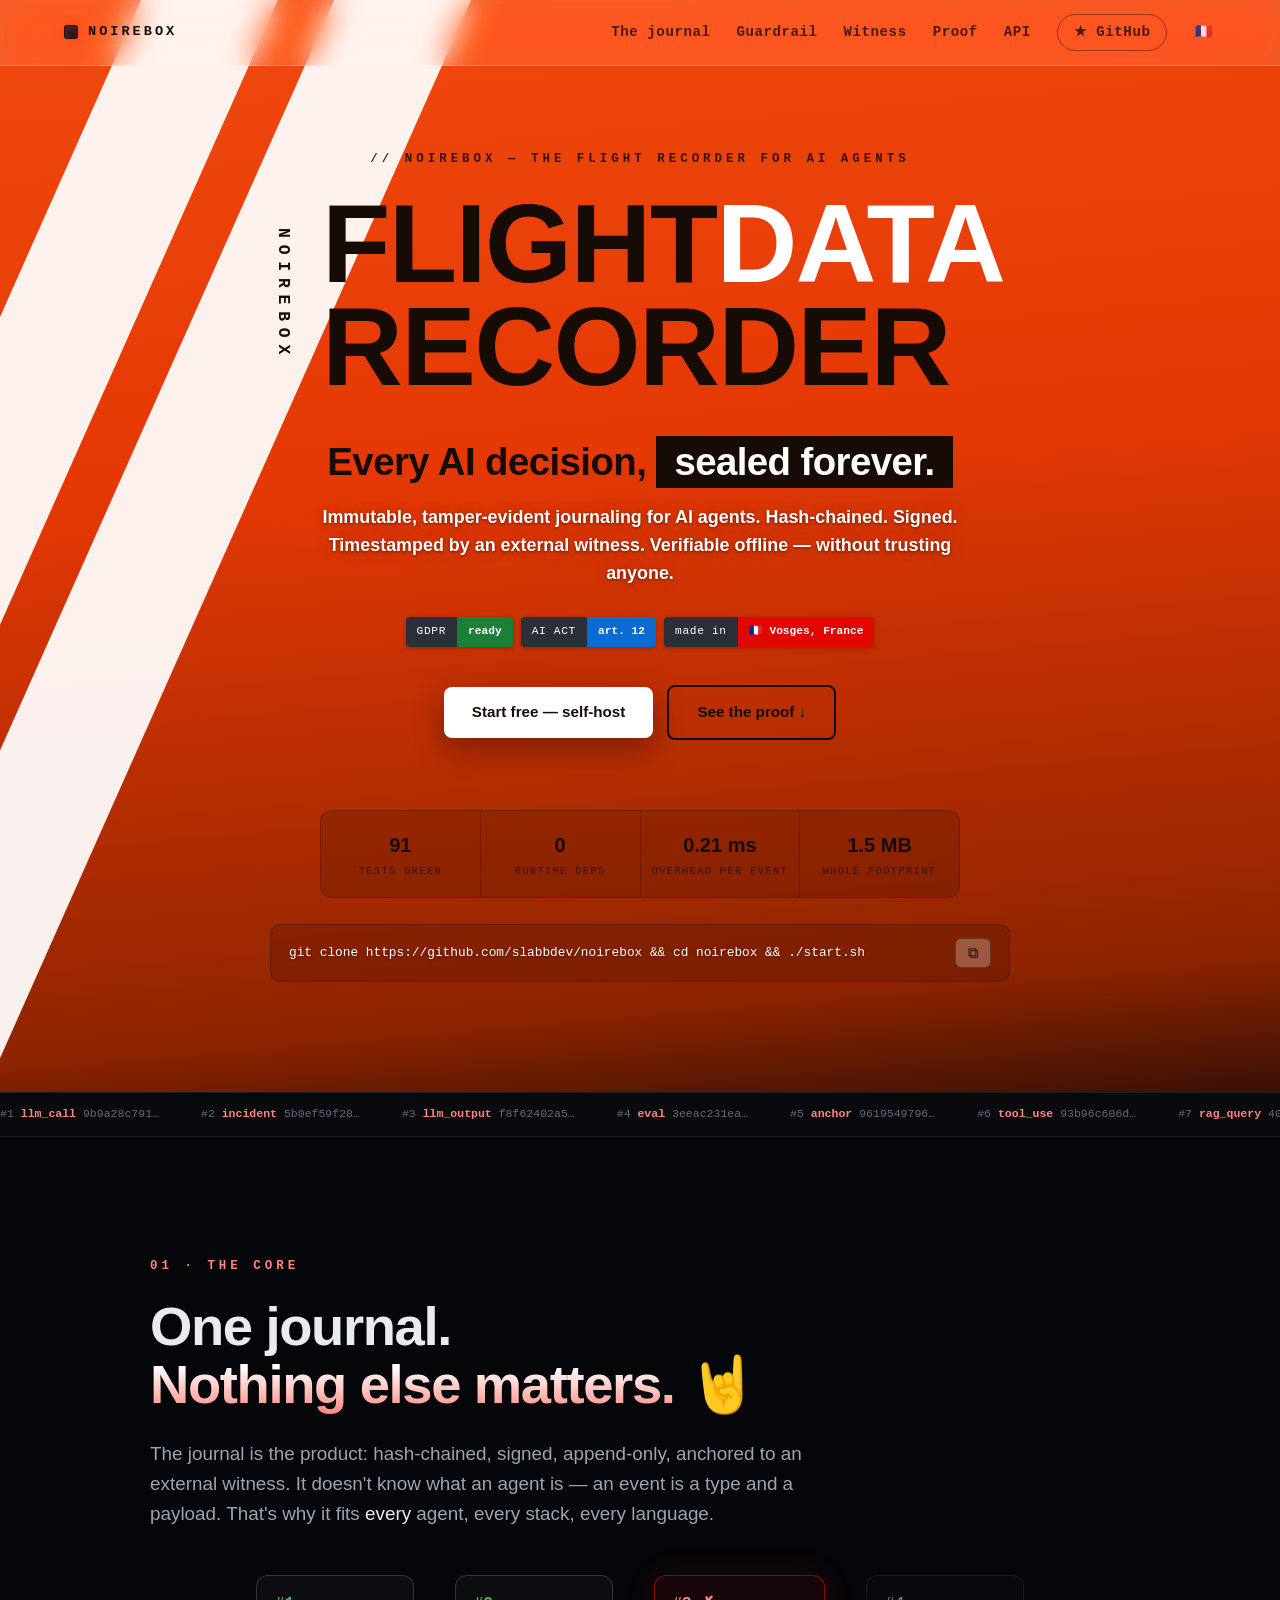
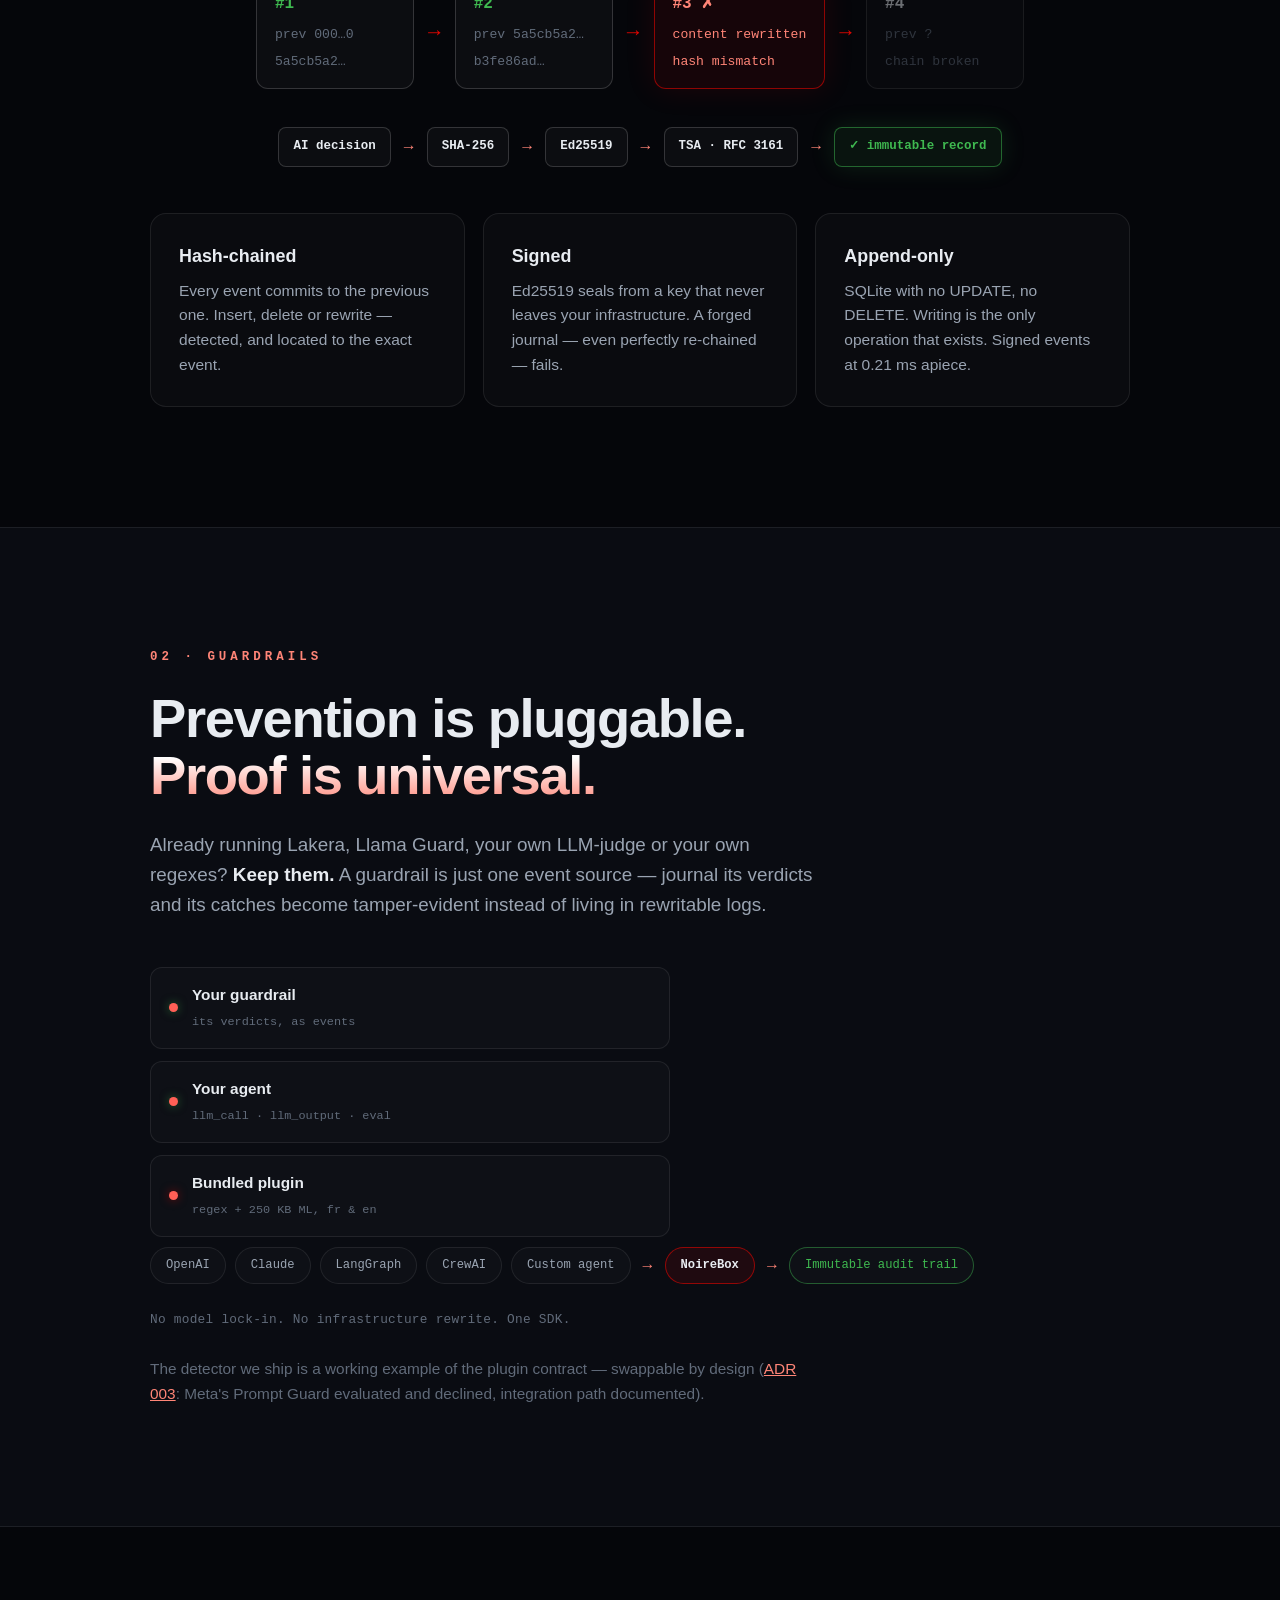
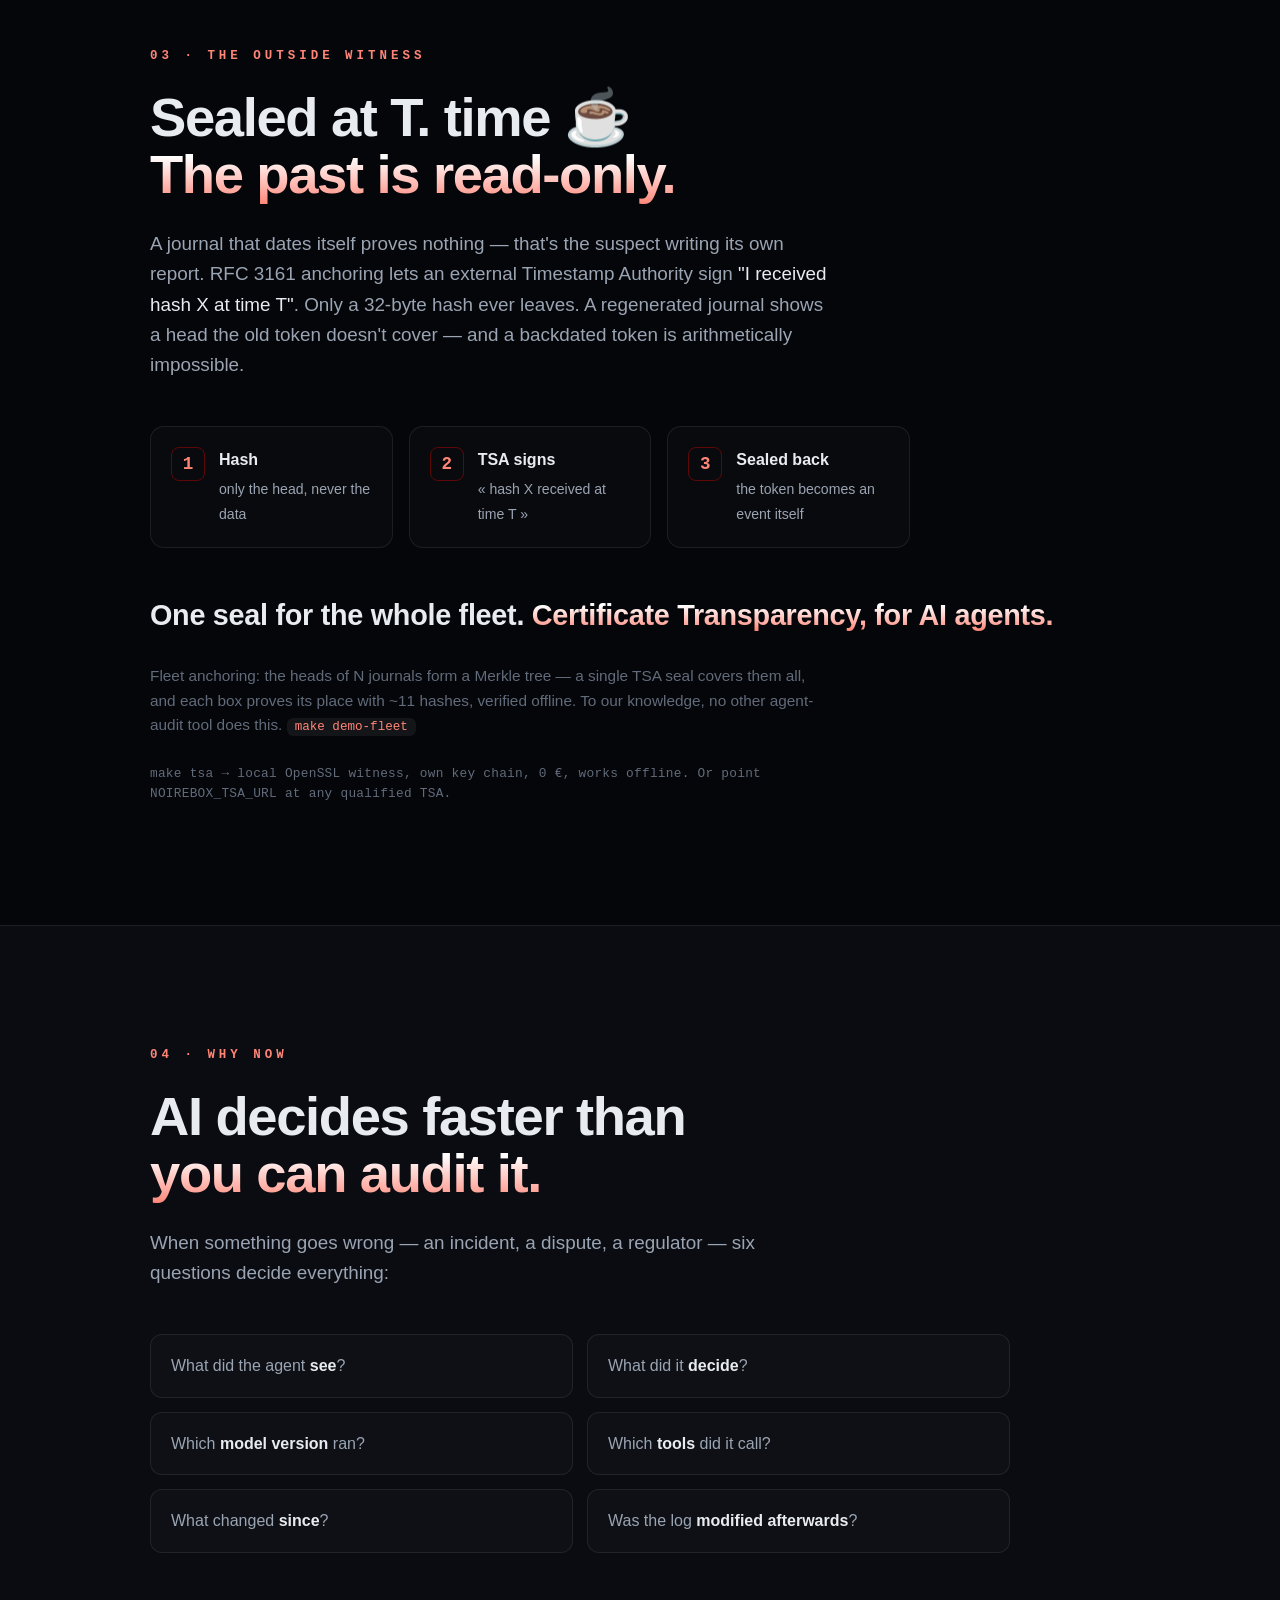
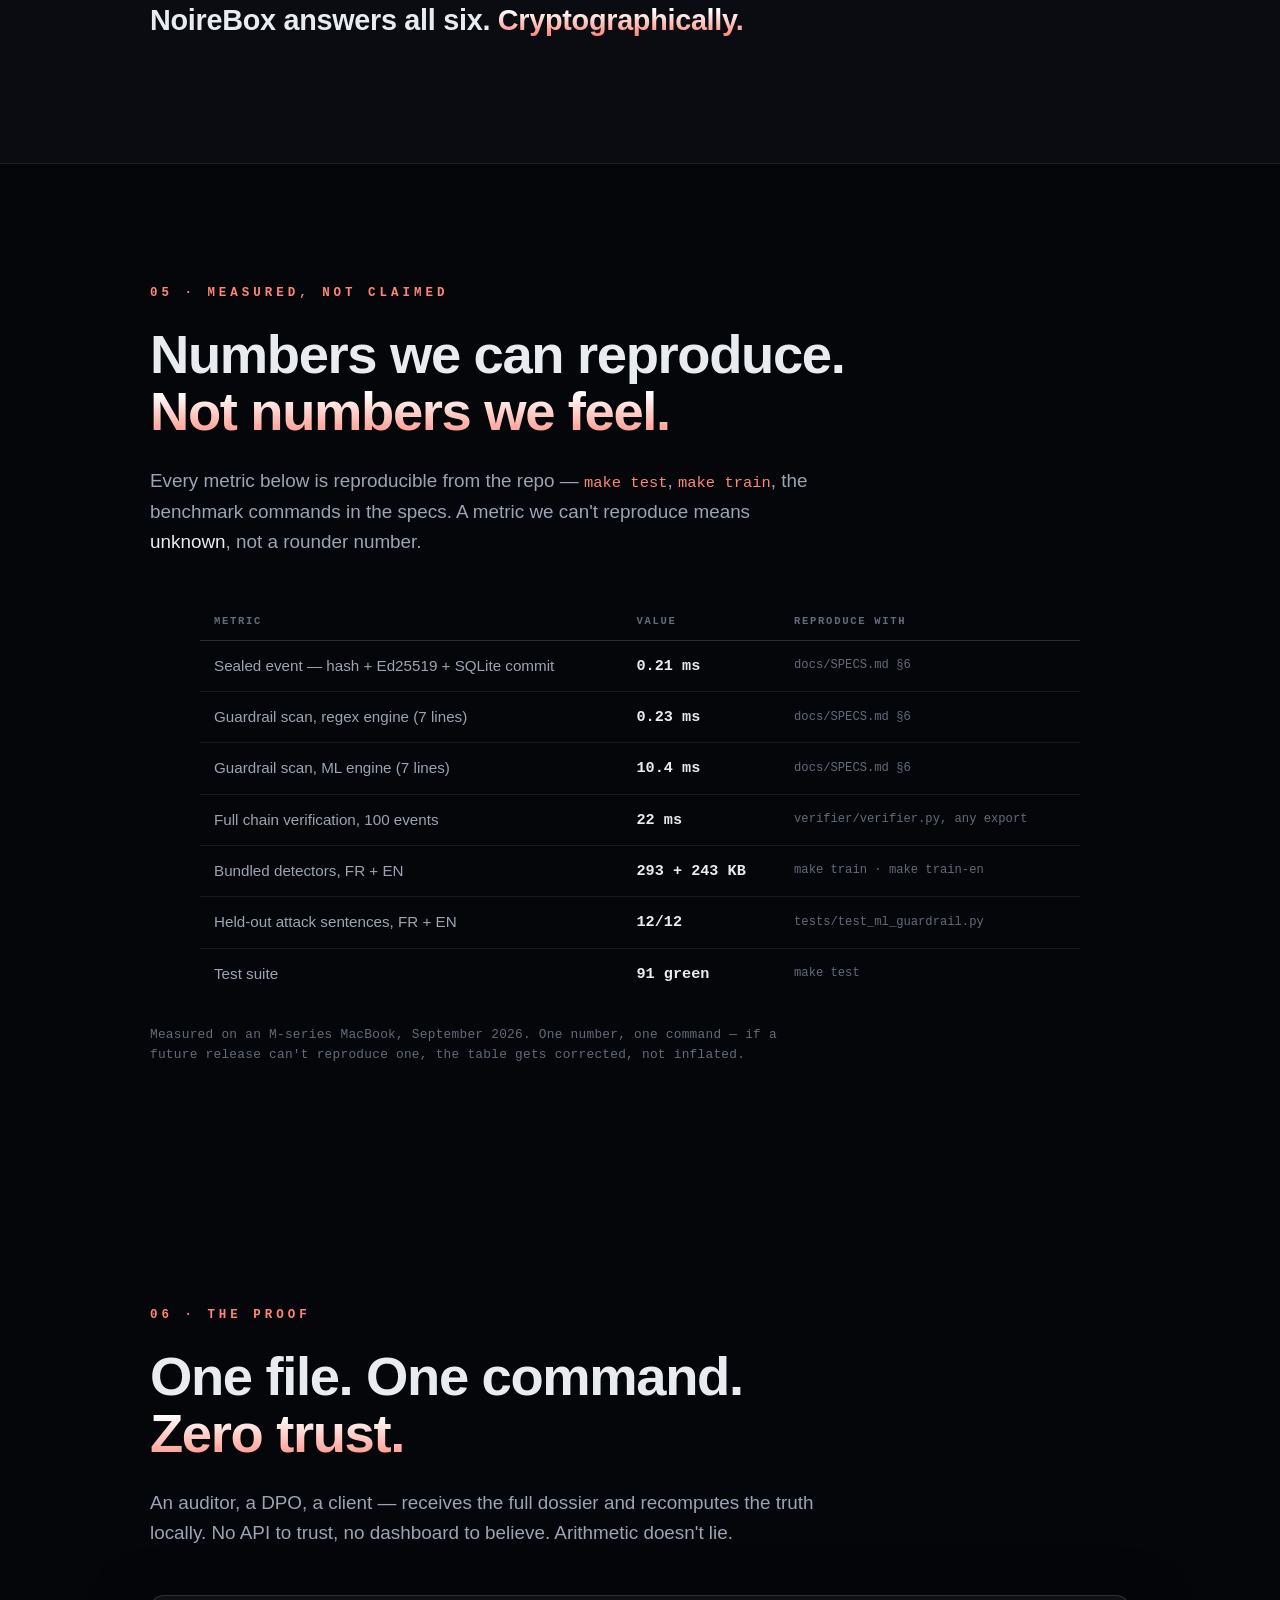
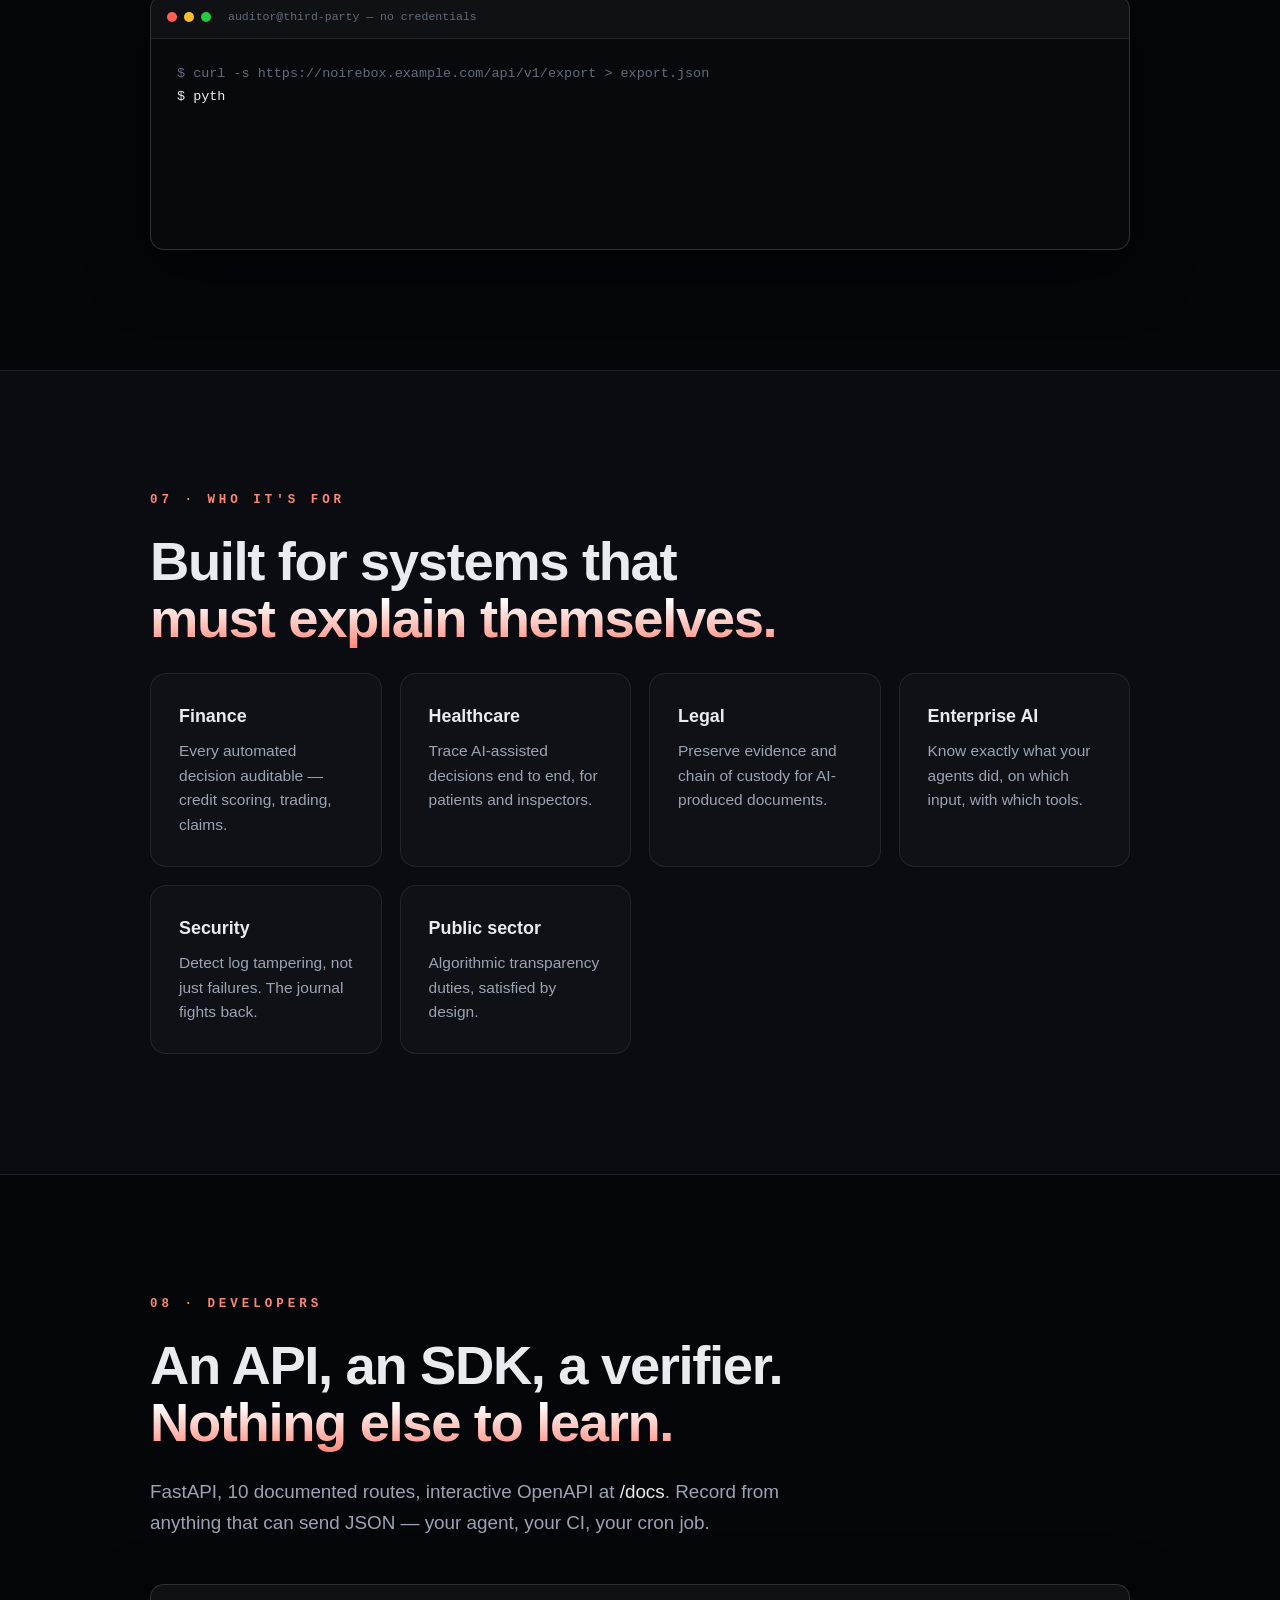
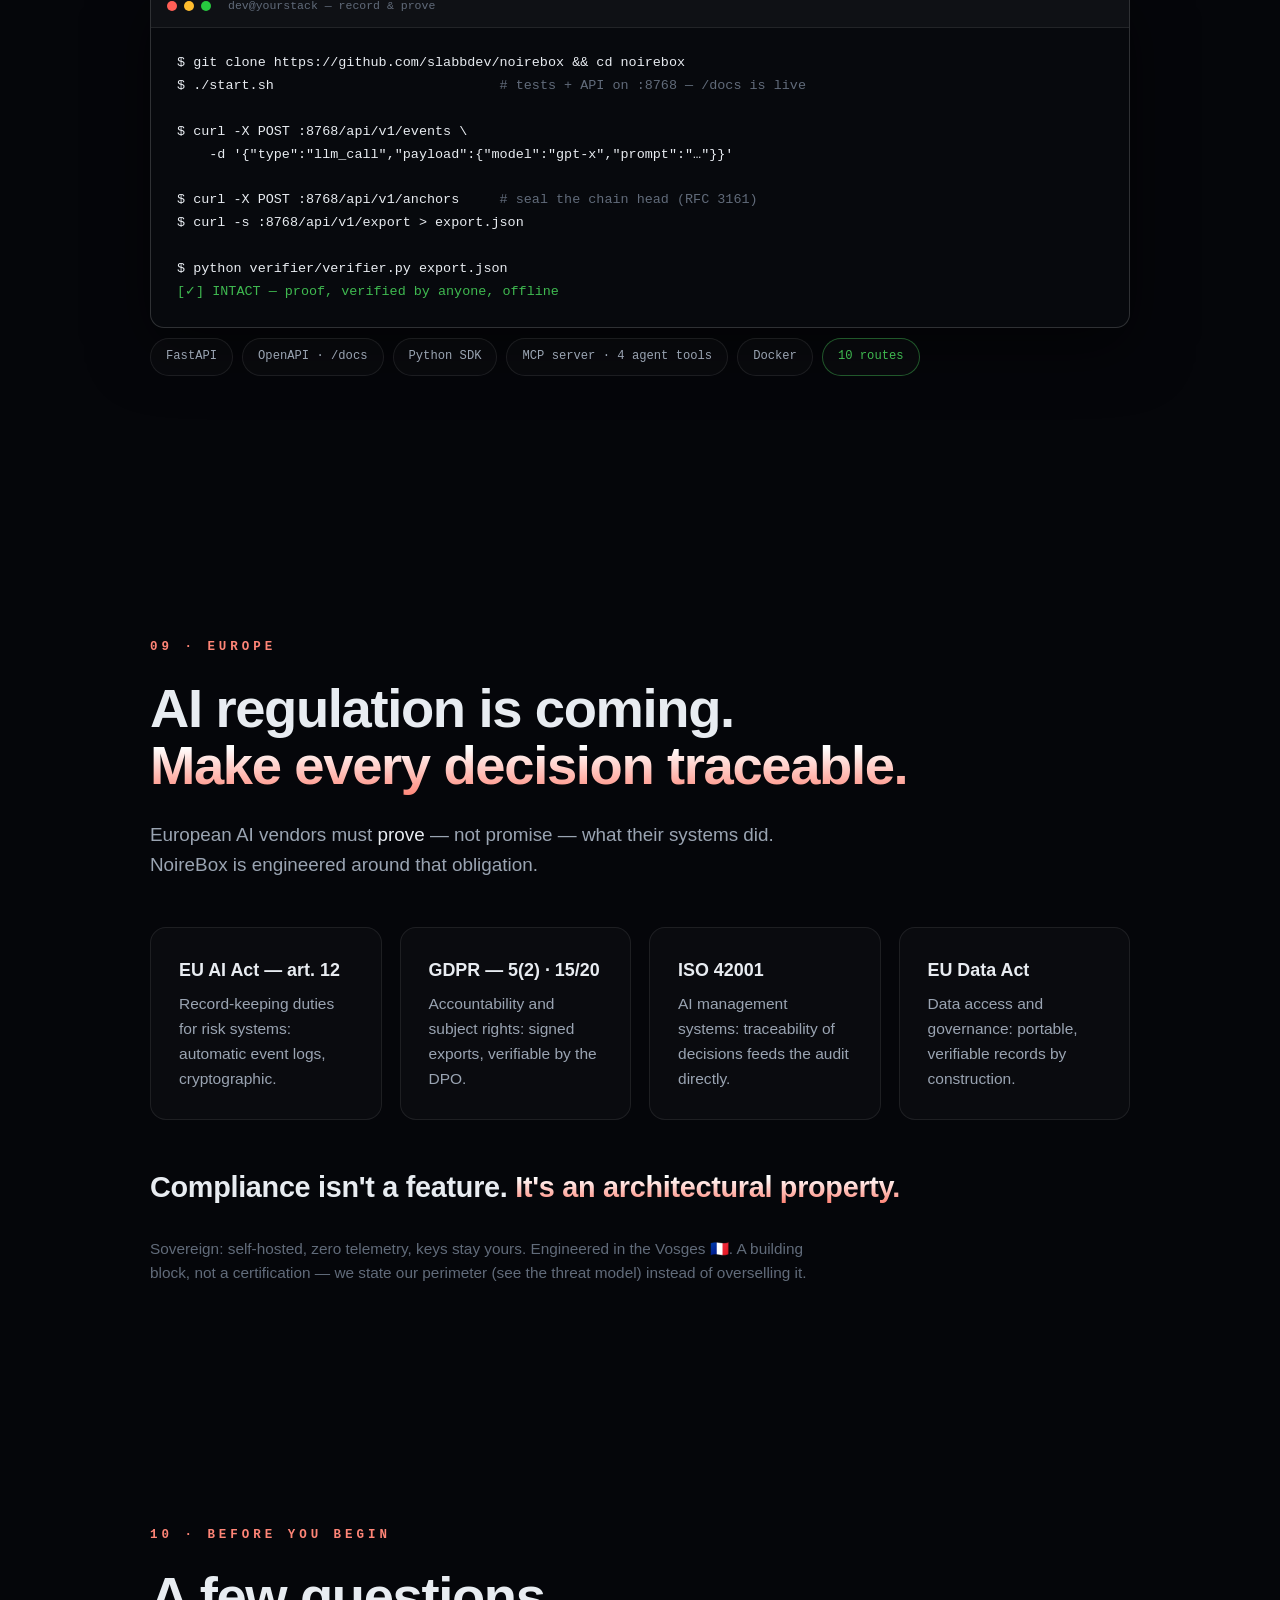
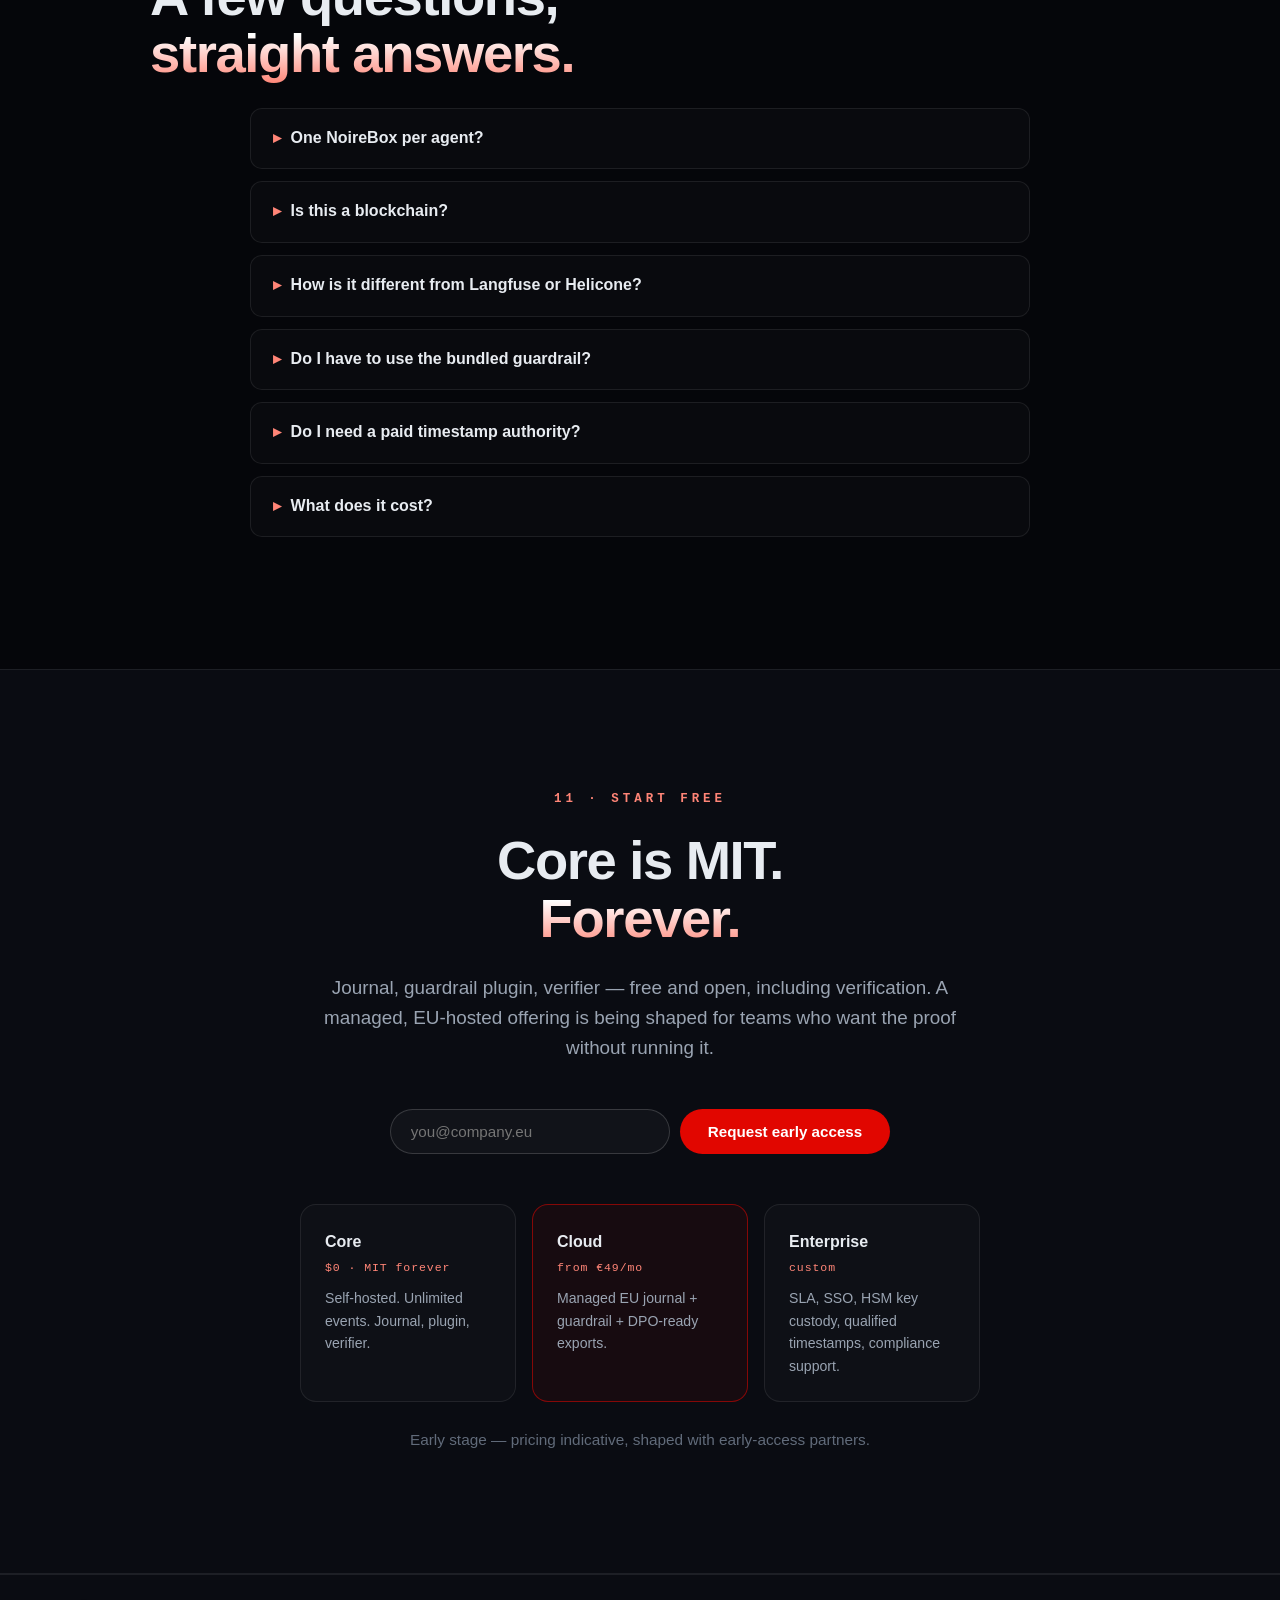
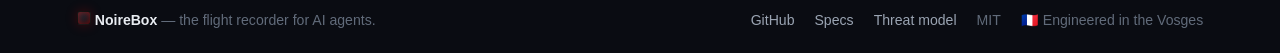
==== commit f8b4175a: "docs: honest badges — drop dead CI badge and stale static test count, claims replay locally via make" ====
--- a/docs/index.html
+++ b/docs/index.html
@@ -201,7 +201,7 @@
       <tr><td>Full chain verification, 100 events</td><td class="m-val">22 ms</td><td class="m-how">verifier/verifier.py, any export</td></tr>
       <tr><td>Bundled detectors, FR + EN</td><td class="m-val">293 + 243 KB</td><td class="m-how">make train · make train-en</td></tr>
       <tr><td>Held-out attack sentences, FR + EN</td><td class="m-val">12/12</td><td class="m-how">tests/test_ml_guardrail.py</td></tr>
-      <tr><td>Test suite, re-run on every push</td><td class="m-val">91 green</td><td class="m-how">.github/workflows/ci.yml</td></tr>
+      <tr><td>Test suite</td><td class="m-val">91 green</td><td class="m-how">make test</td></tr>
     </table>
     <p class="note mono">Measured on an M-series MacBook, September 2026. One number, one command — if a future release can't reproduce one, the table gets corrected, not inflated.</p>
   </div>
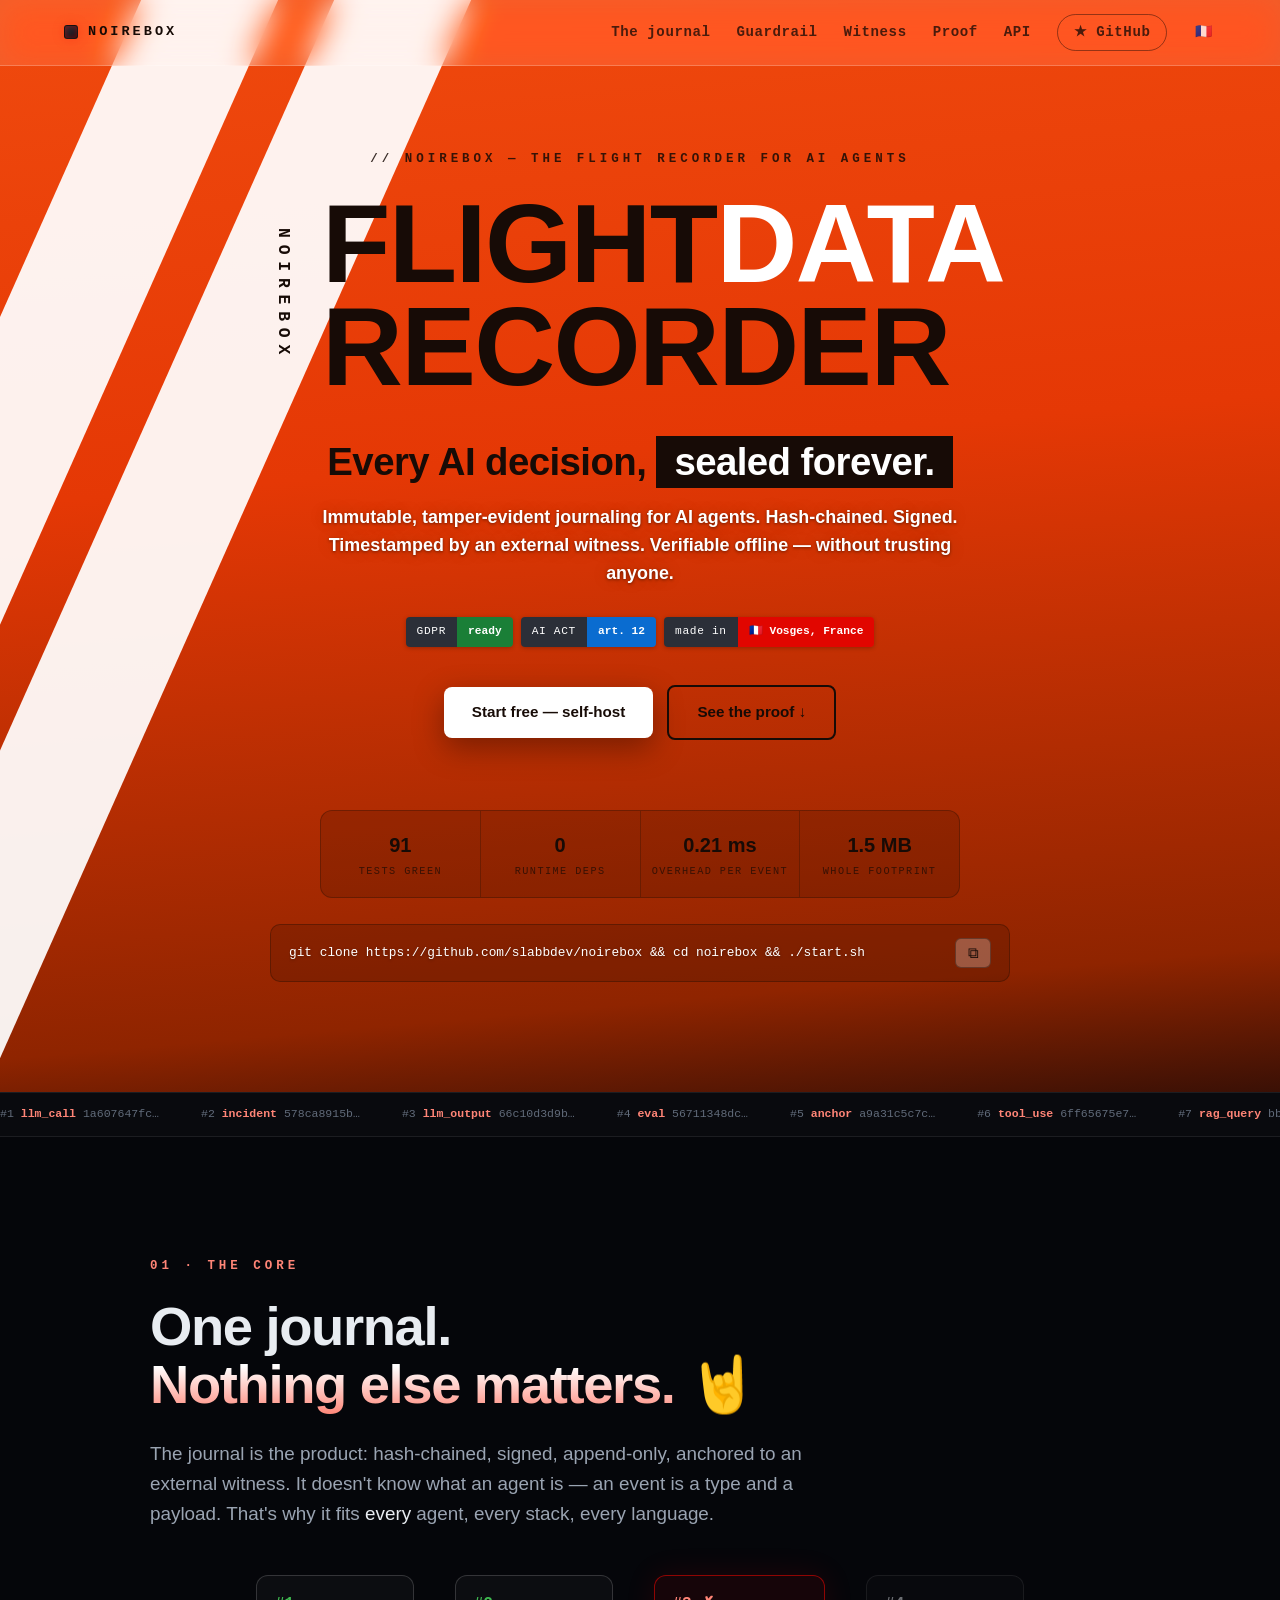
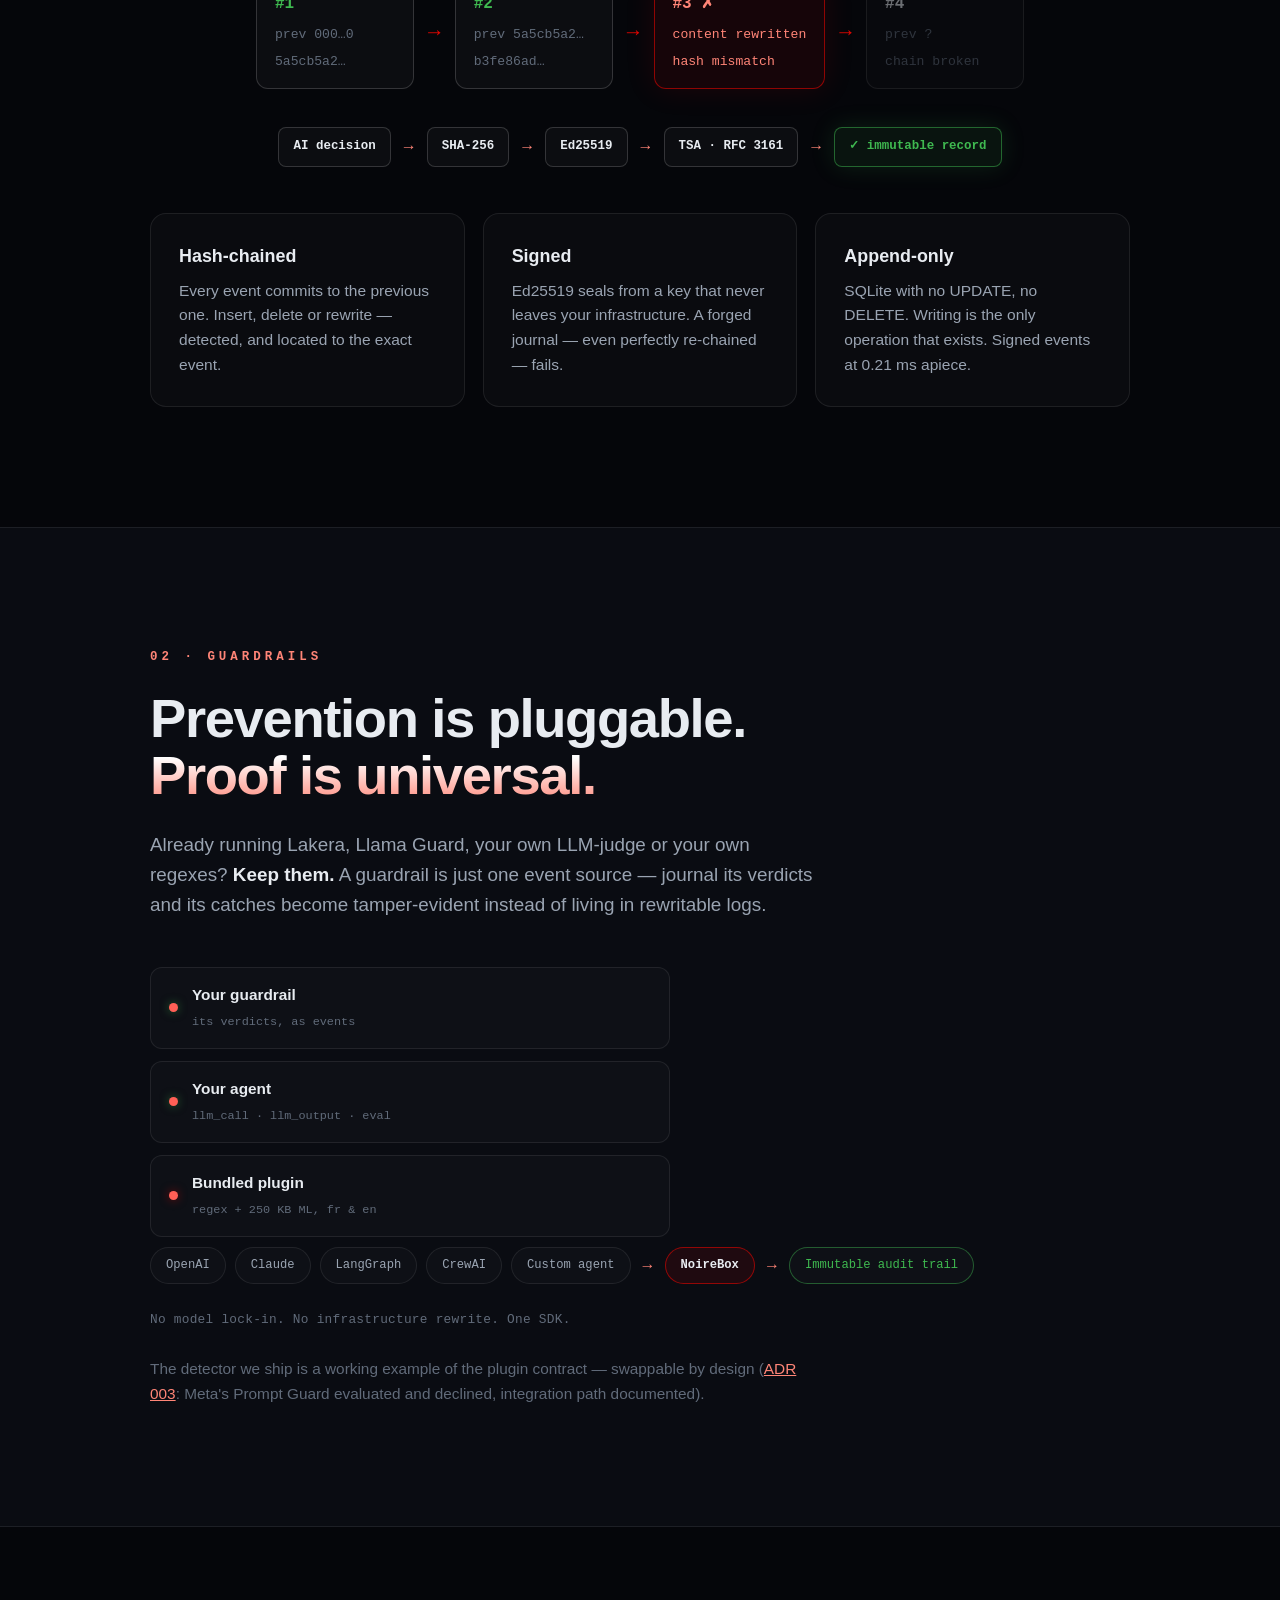
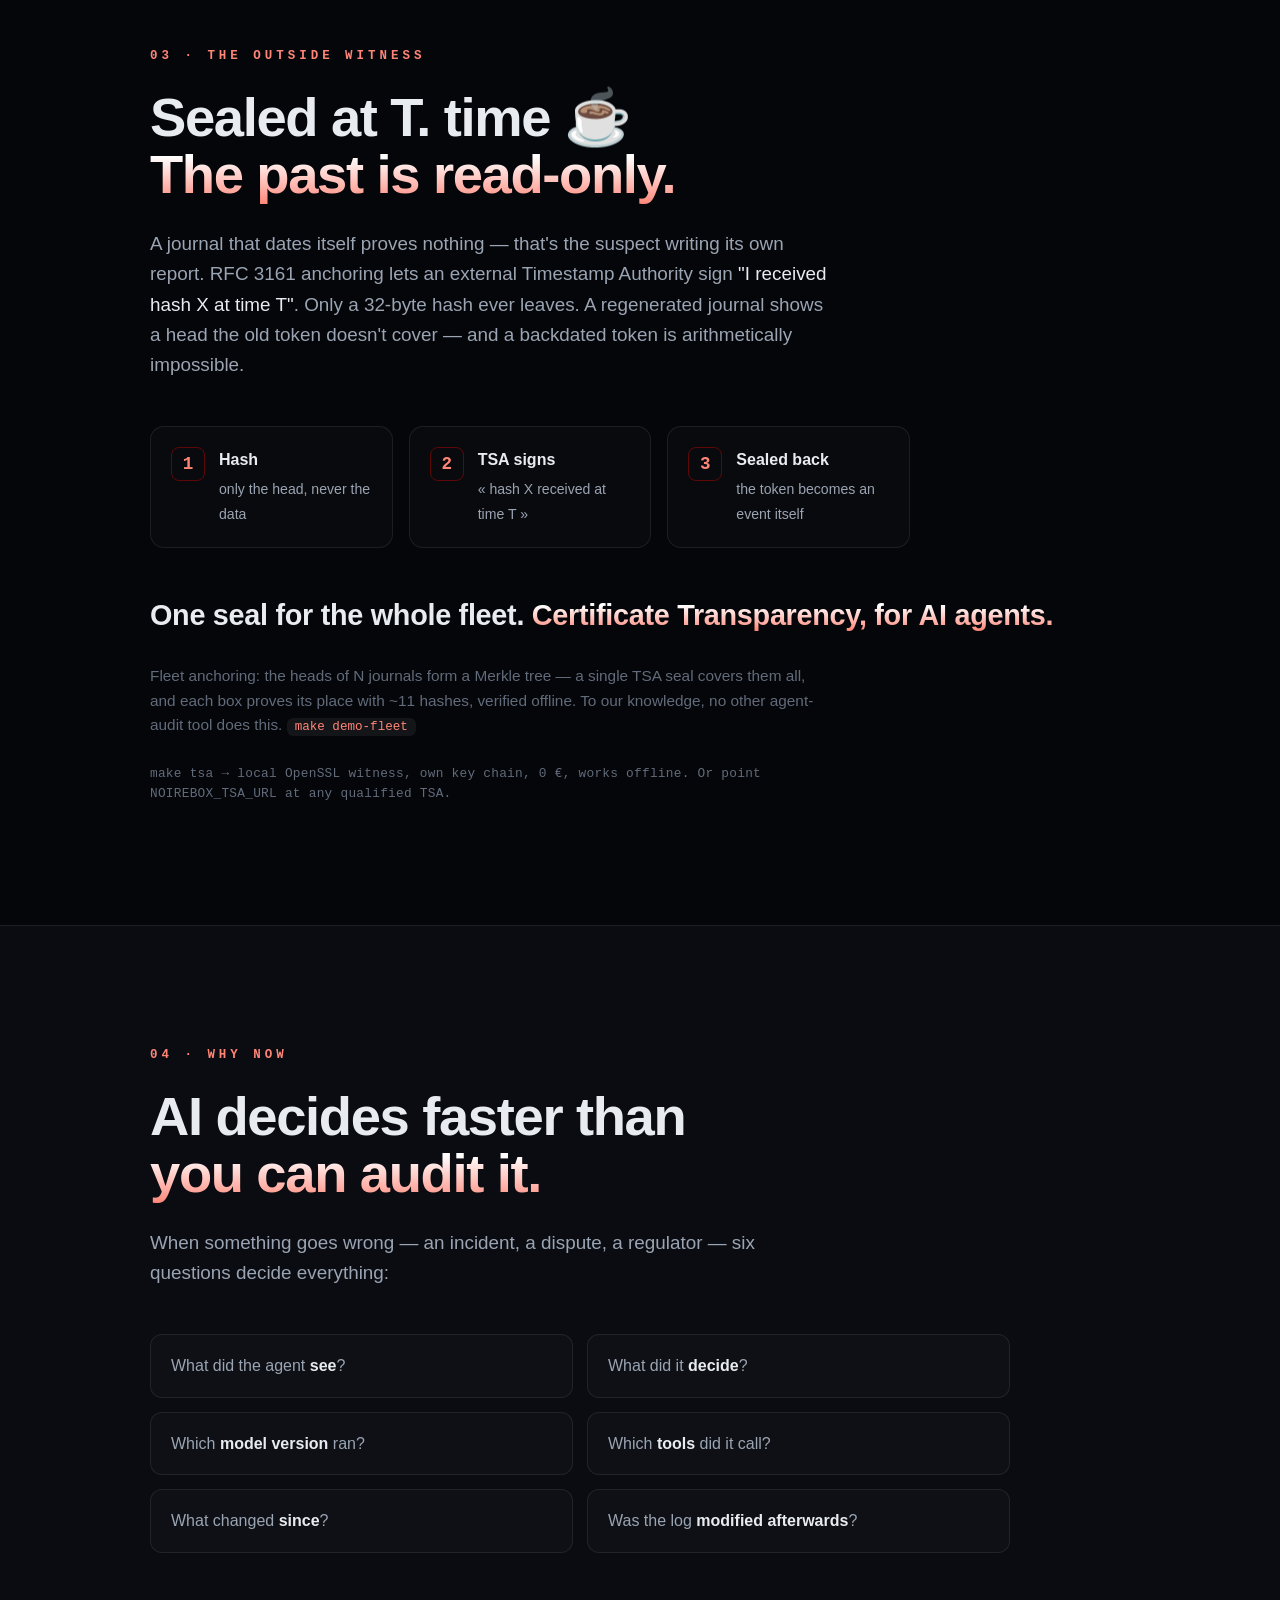
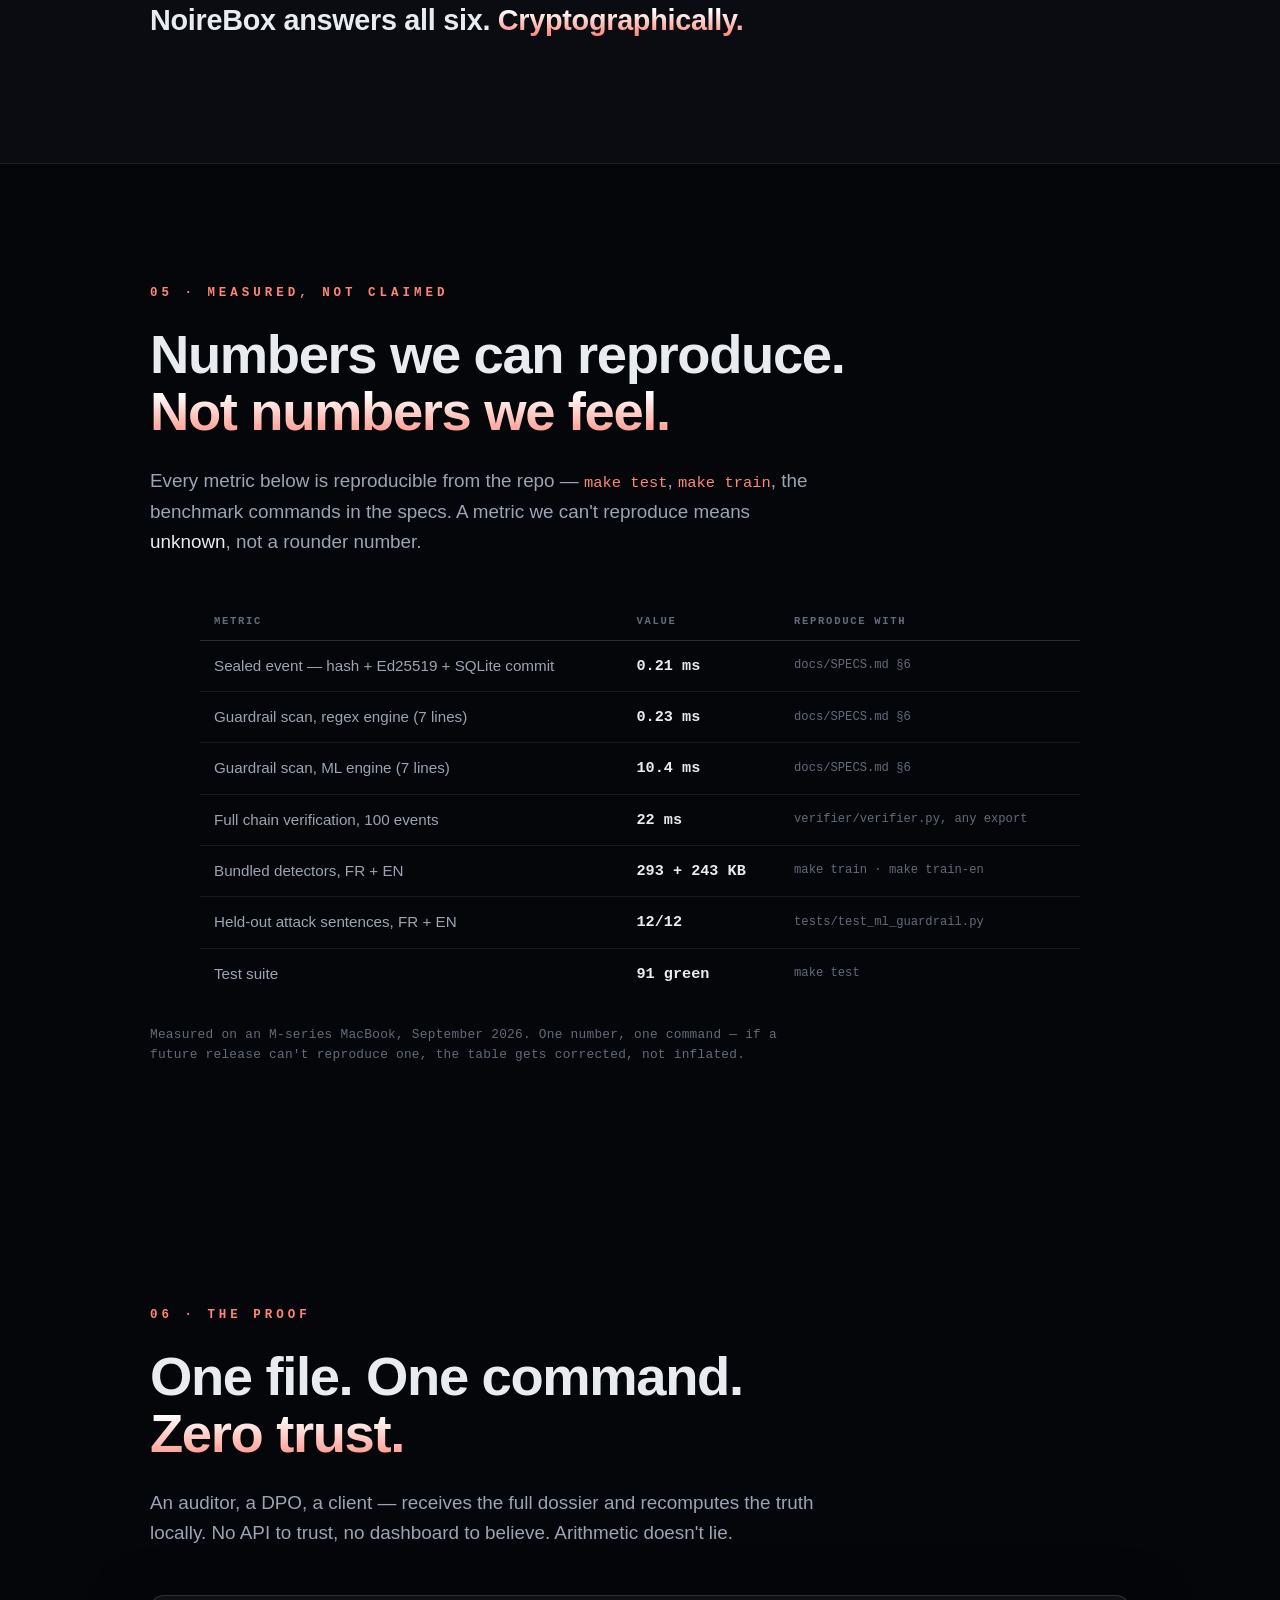
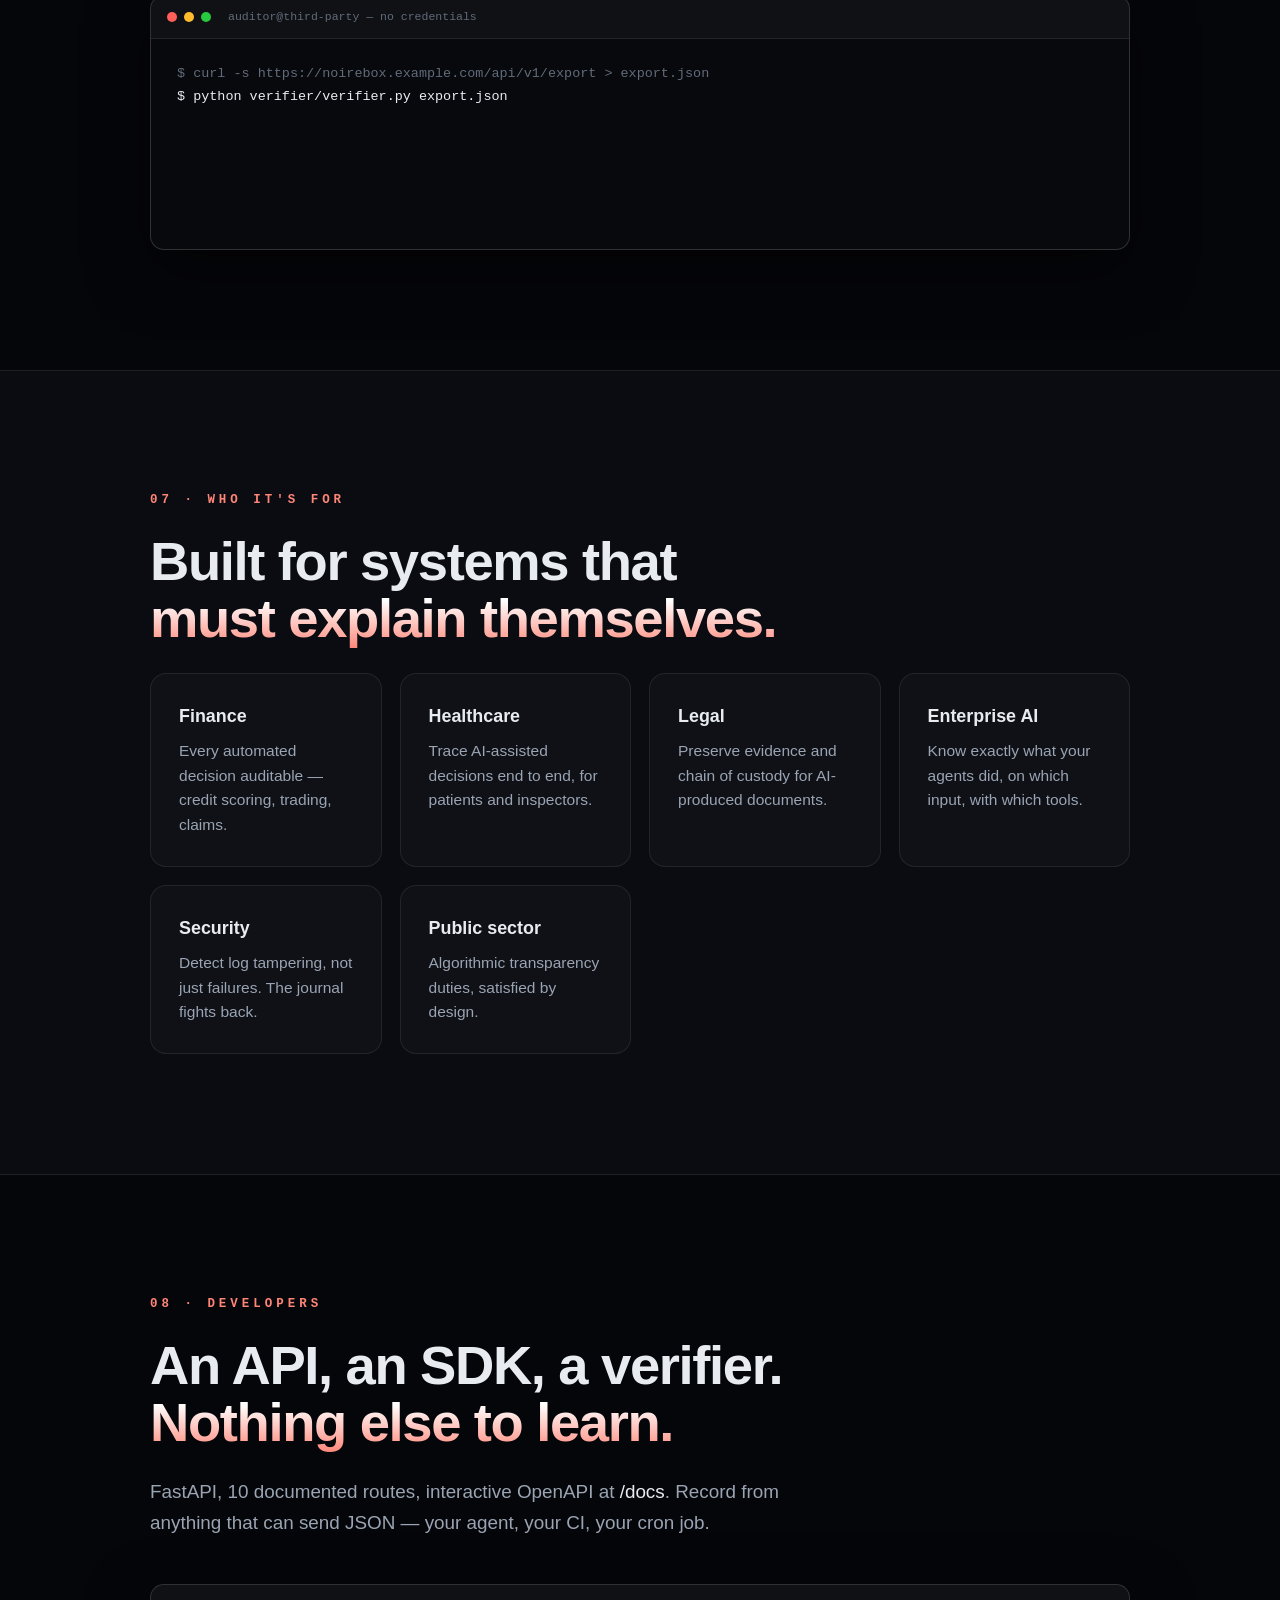
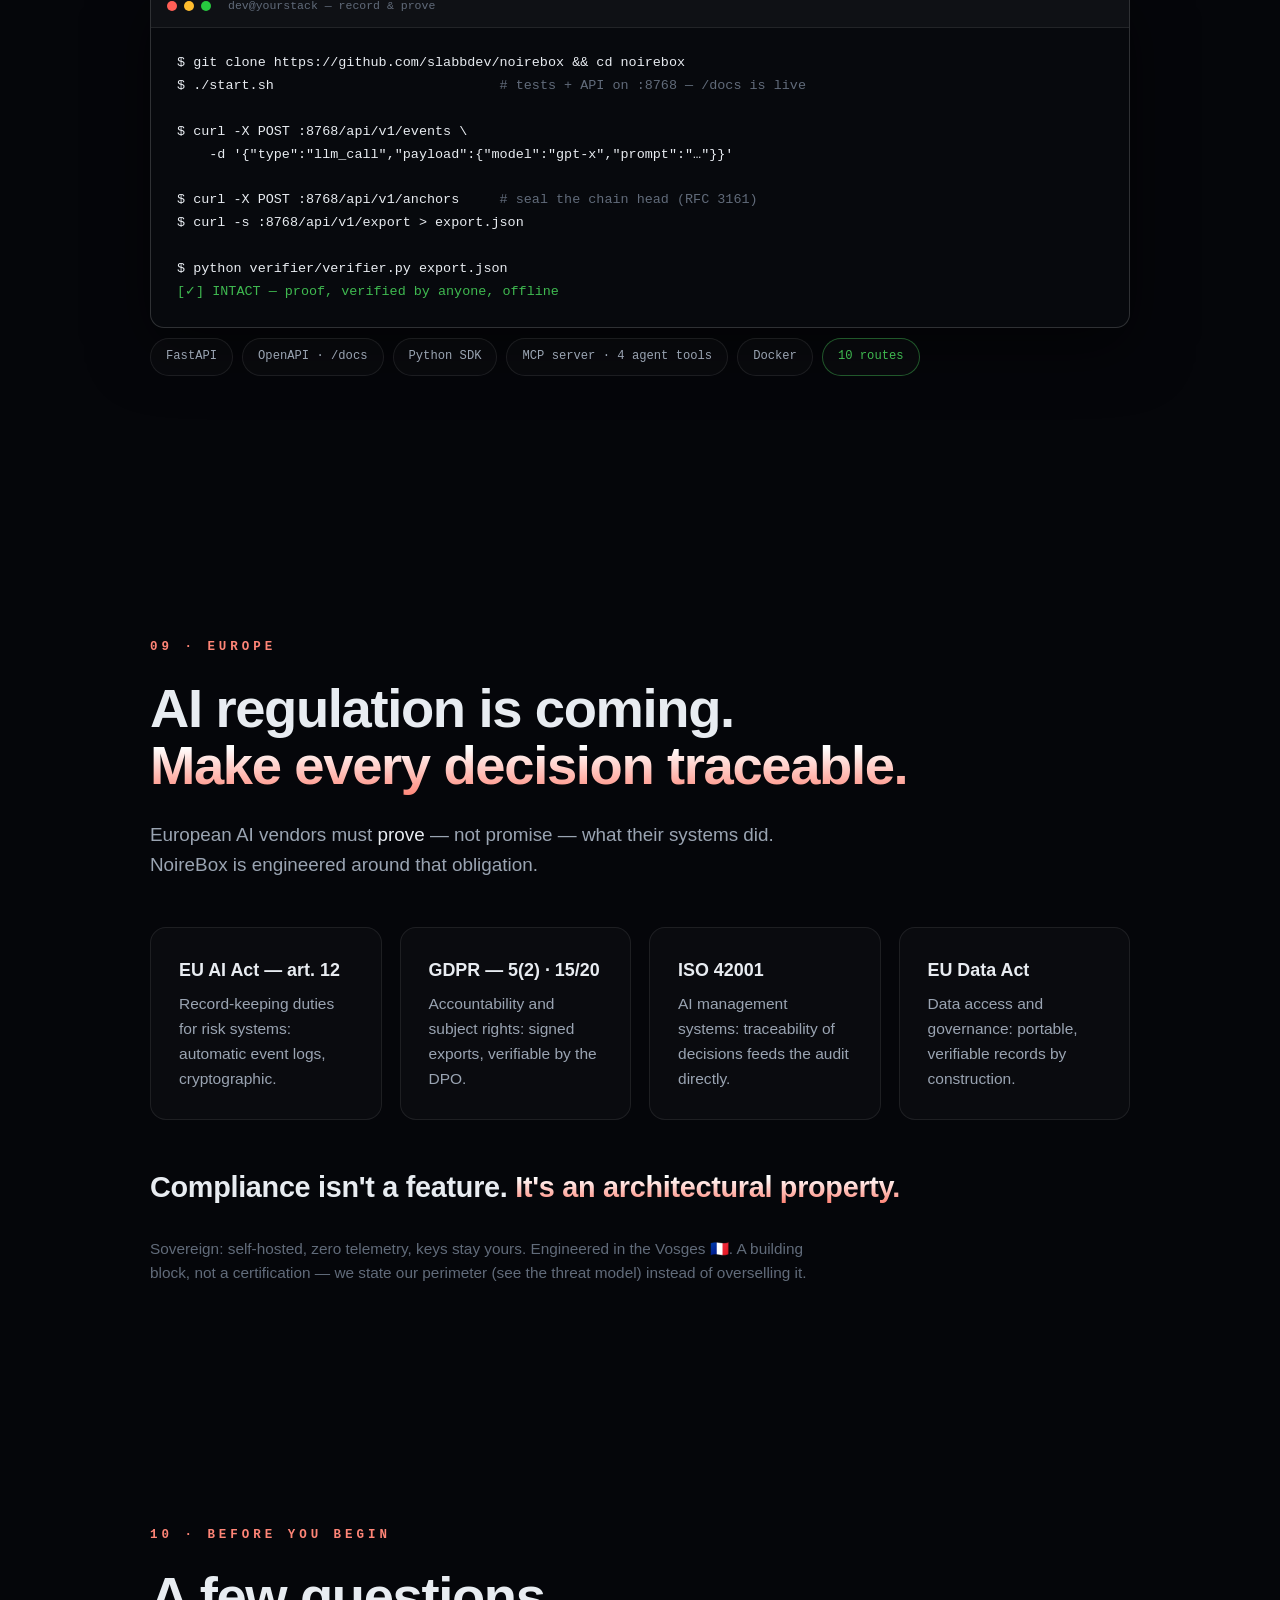
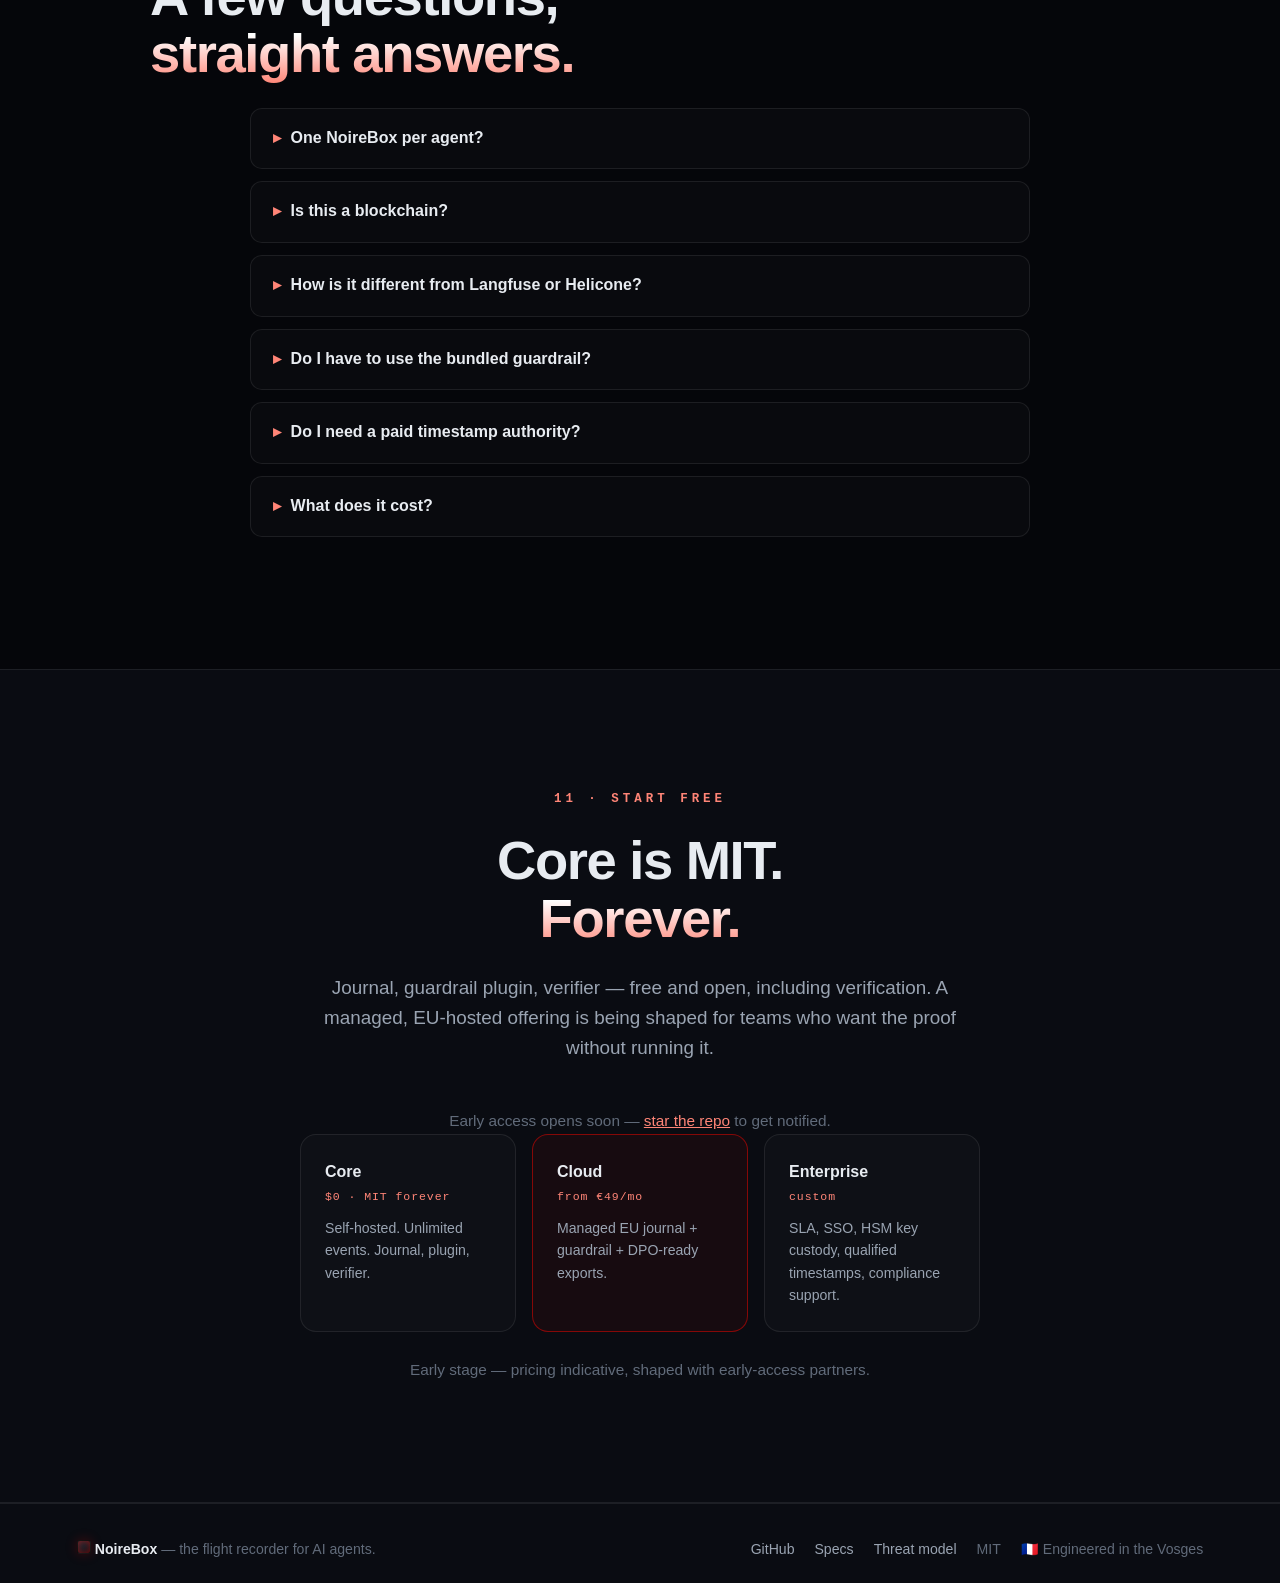
==== commit 606f5bbf: "landing: park the waitlist form until the managed offer opens" ====
--- a/docs/index.html
+++ b/docs/index.html
@@ -313,10 +313,7 @@
       Journal, guardrail plugin, verifier — free and open, including verification.
       A managed, EU-hosted offering is being shaped for teams who want the proof without running it.
     </p>
-    <form class="waitlist" action="https://formspree.io/f/VOTRE_ID_FORMSPREE" method="POST">
-      <input type="email" name="email" placeholder="you@company.eu" required>
-      <button type="submit">Request early access</button>
-    </form>
+    <p class="note">Early access opens soon — <a href="https://github.com/slabbdev/noirebox">star the repo</a> to get notified.</p>
     <div class="tiers">
       <div class="tier"><h4>Core</h4><span>$0 · MIT forever</span><p>Self-hosted. Unlimited events. Journal, plugin, verifier.</p></div>
       <div class="tier hot"><h4>Cloud</h4><span>from €49/mo</span><p>Managed EU journal + guardrail + DPO-ready exports.</p></div>
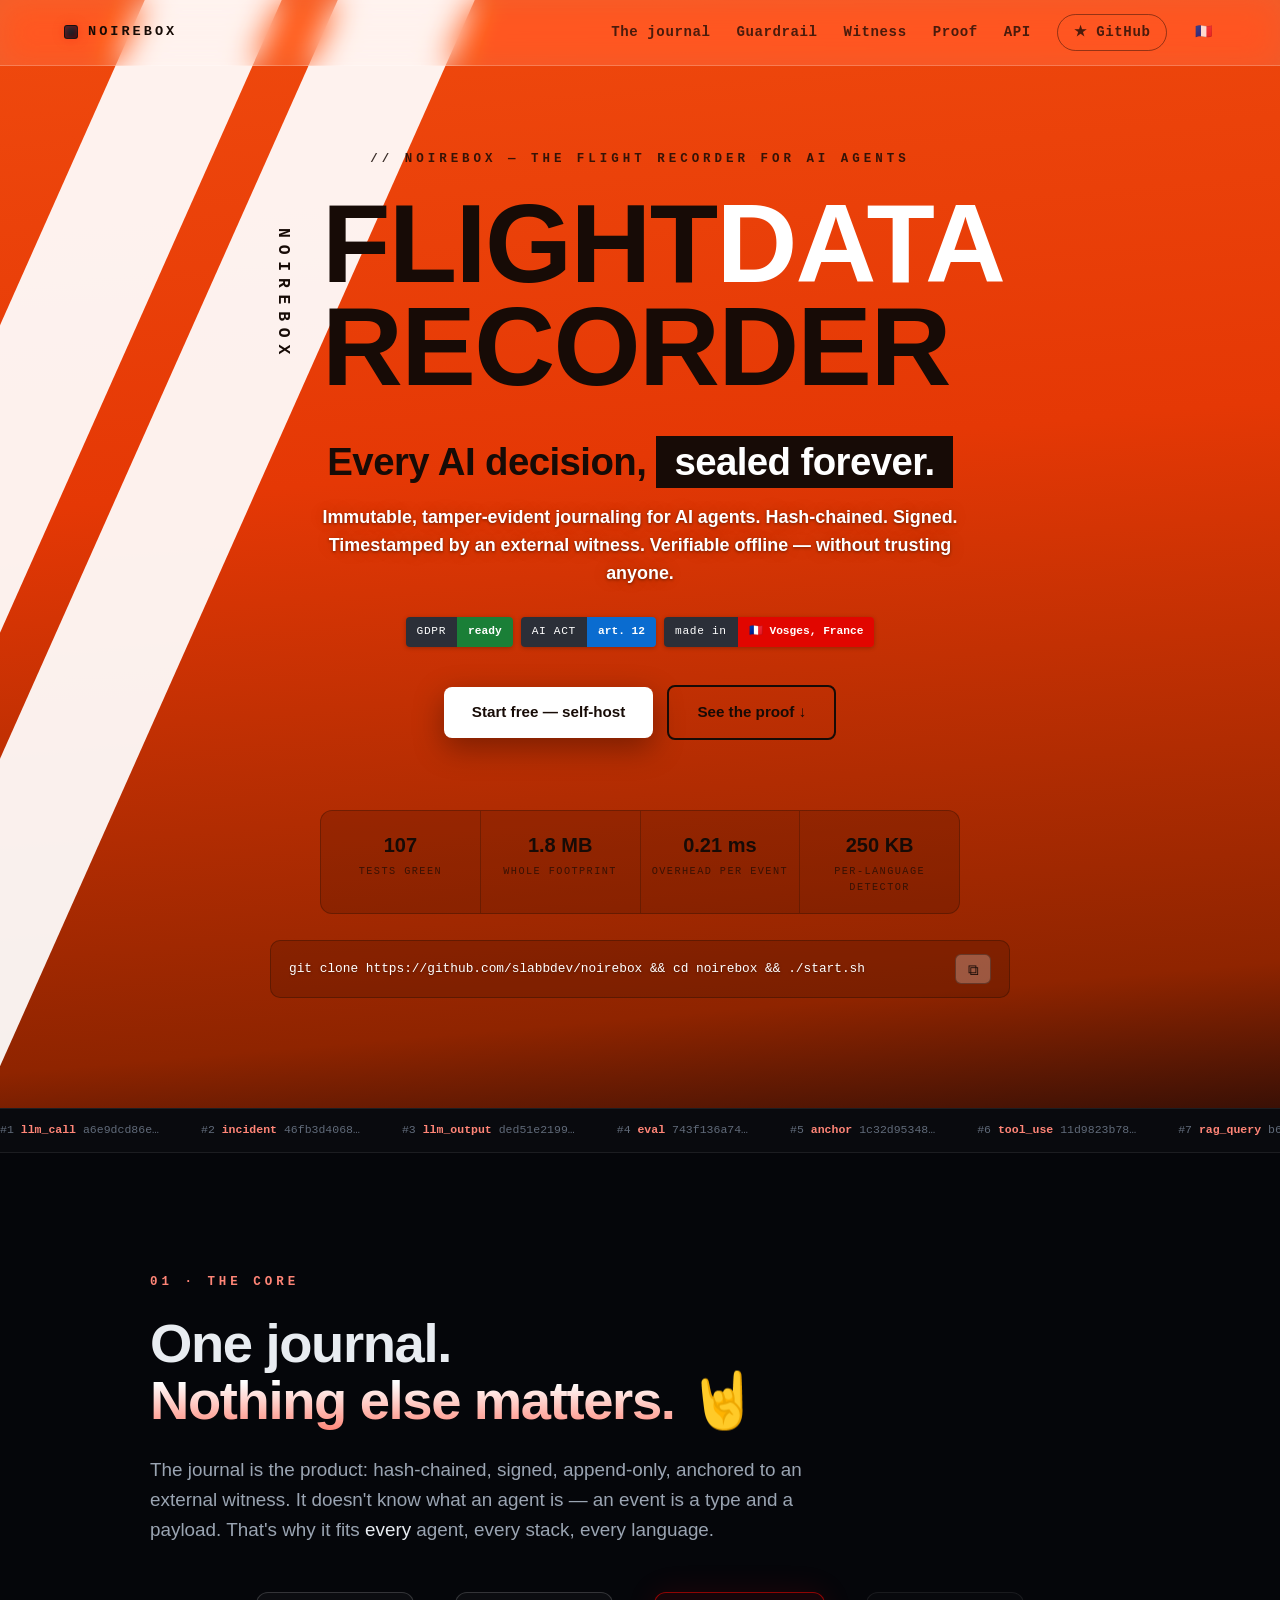
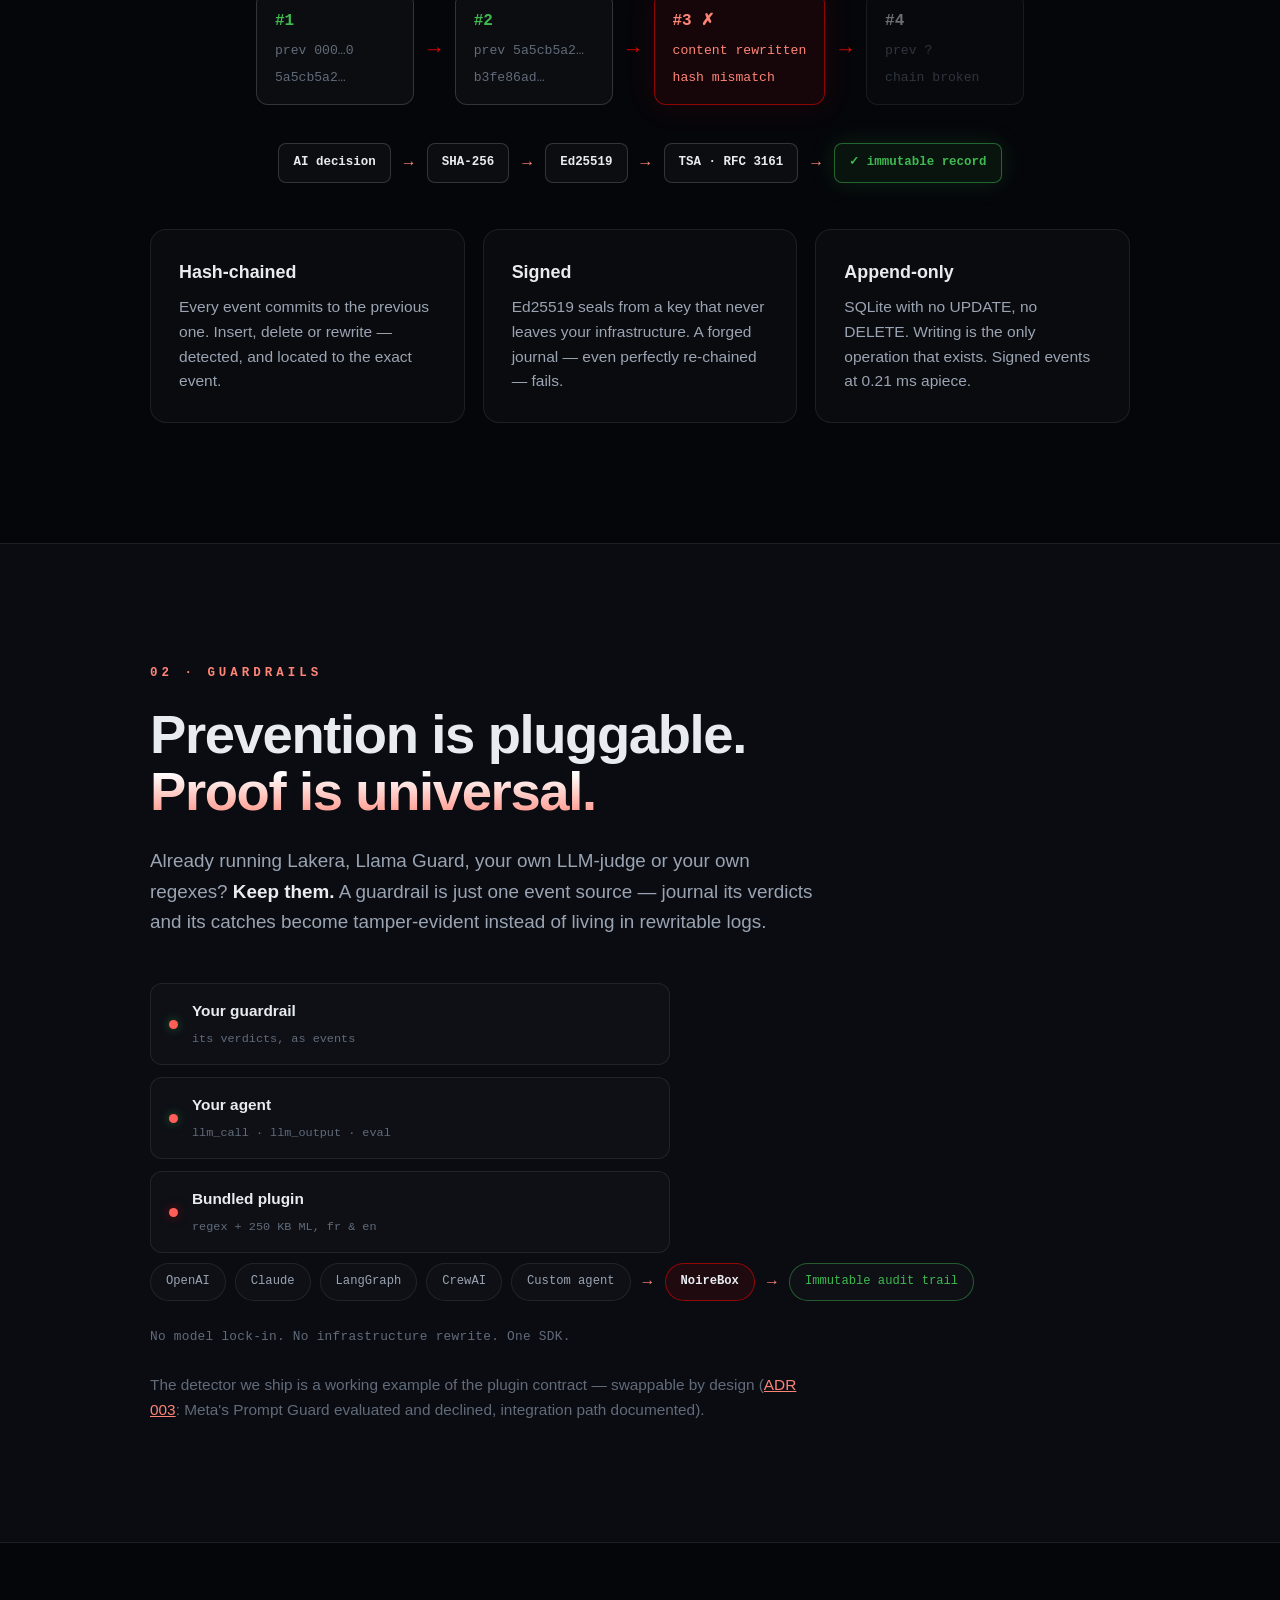
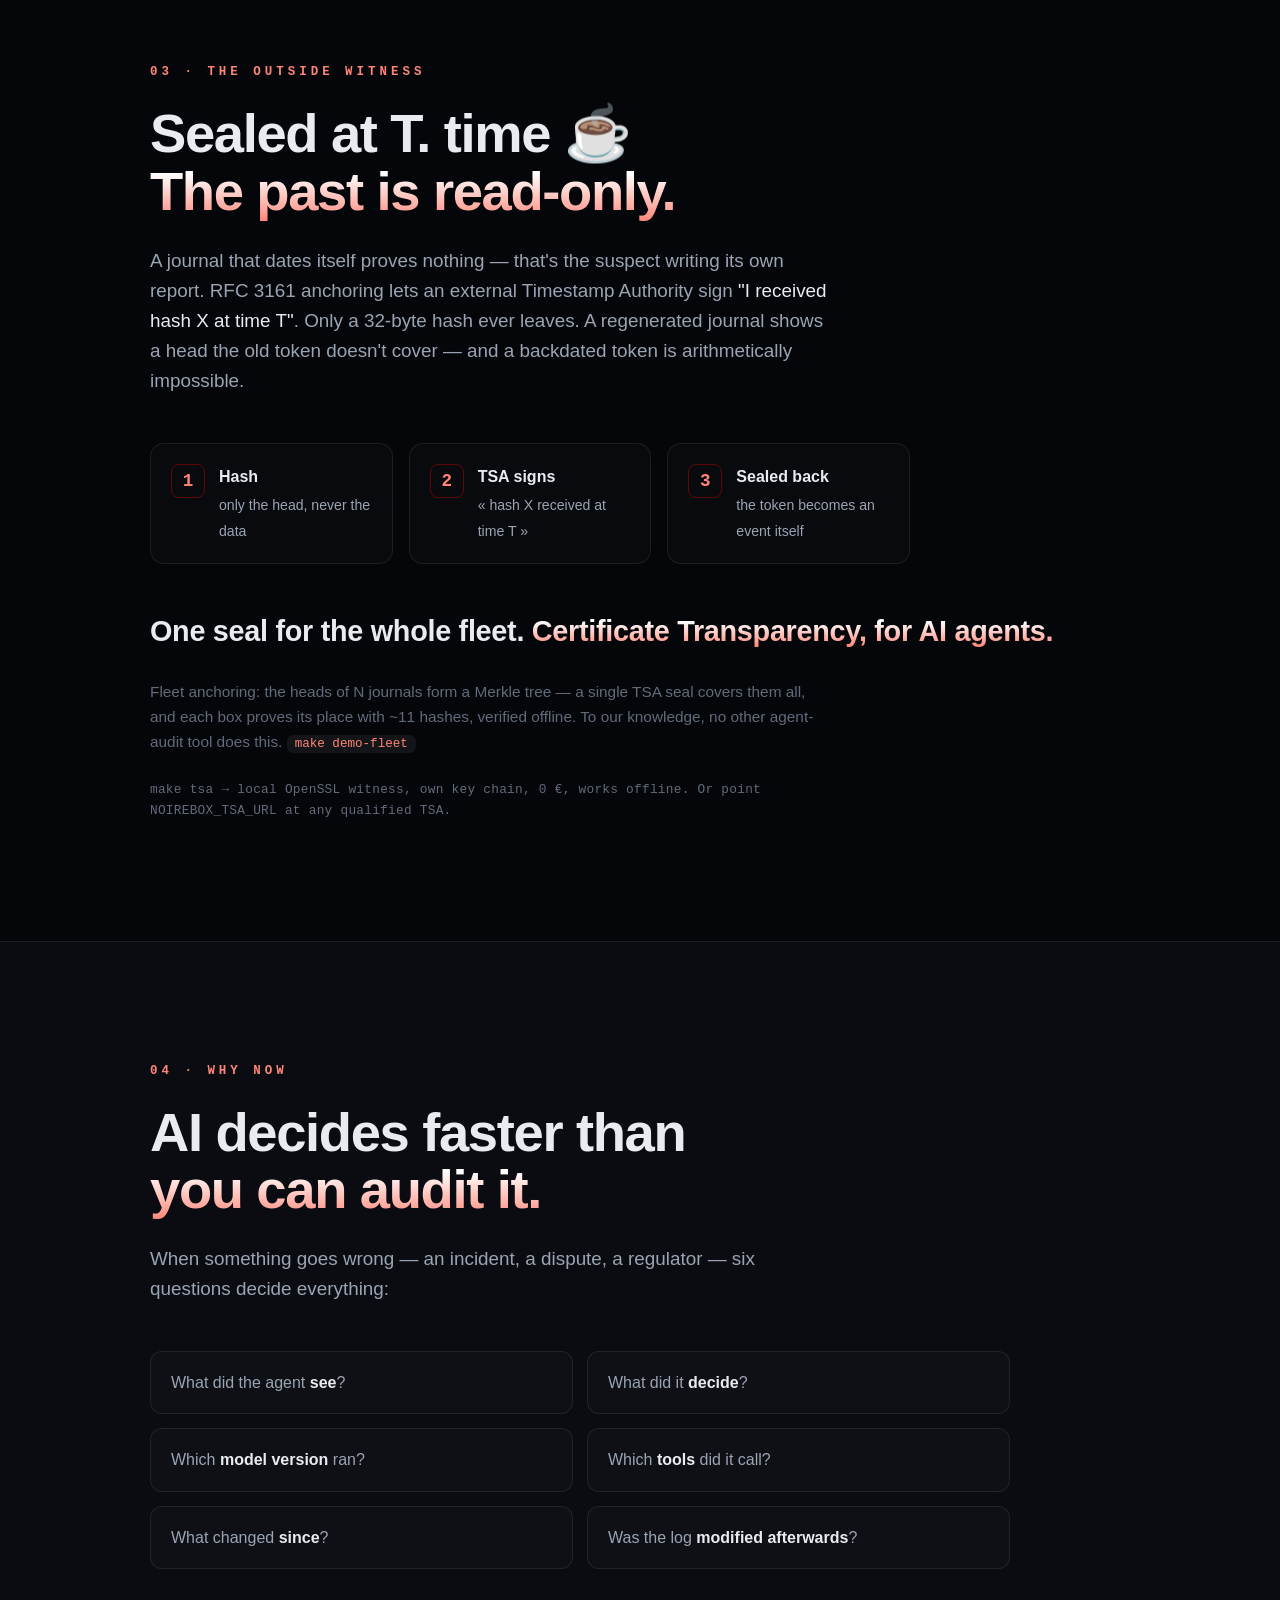
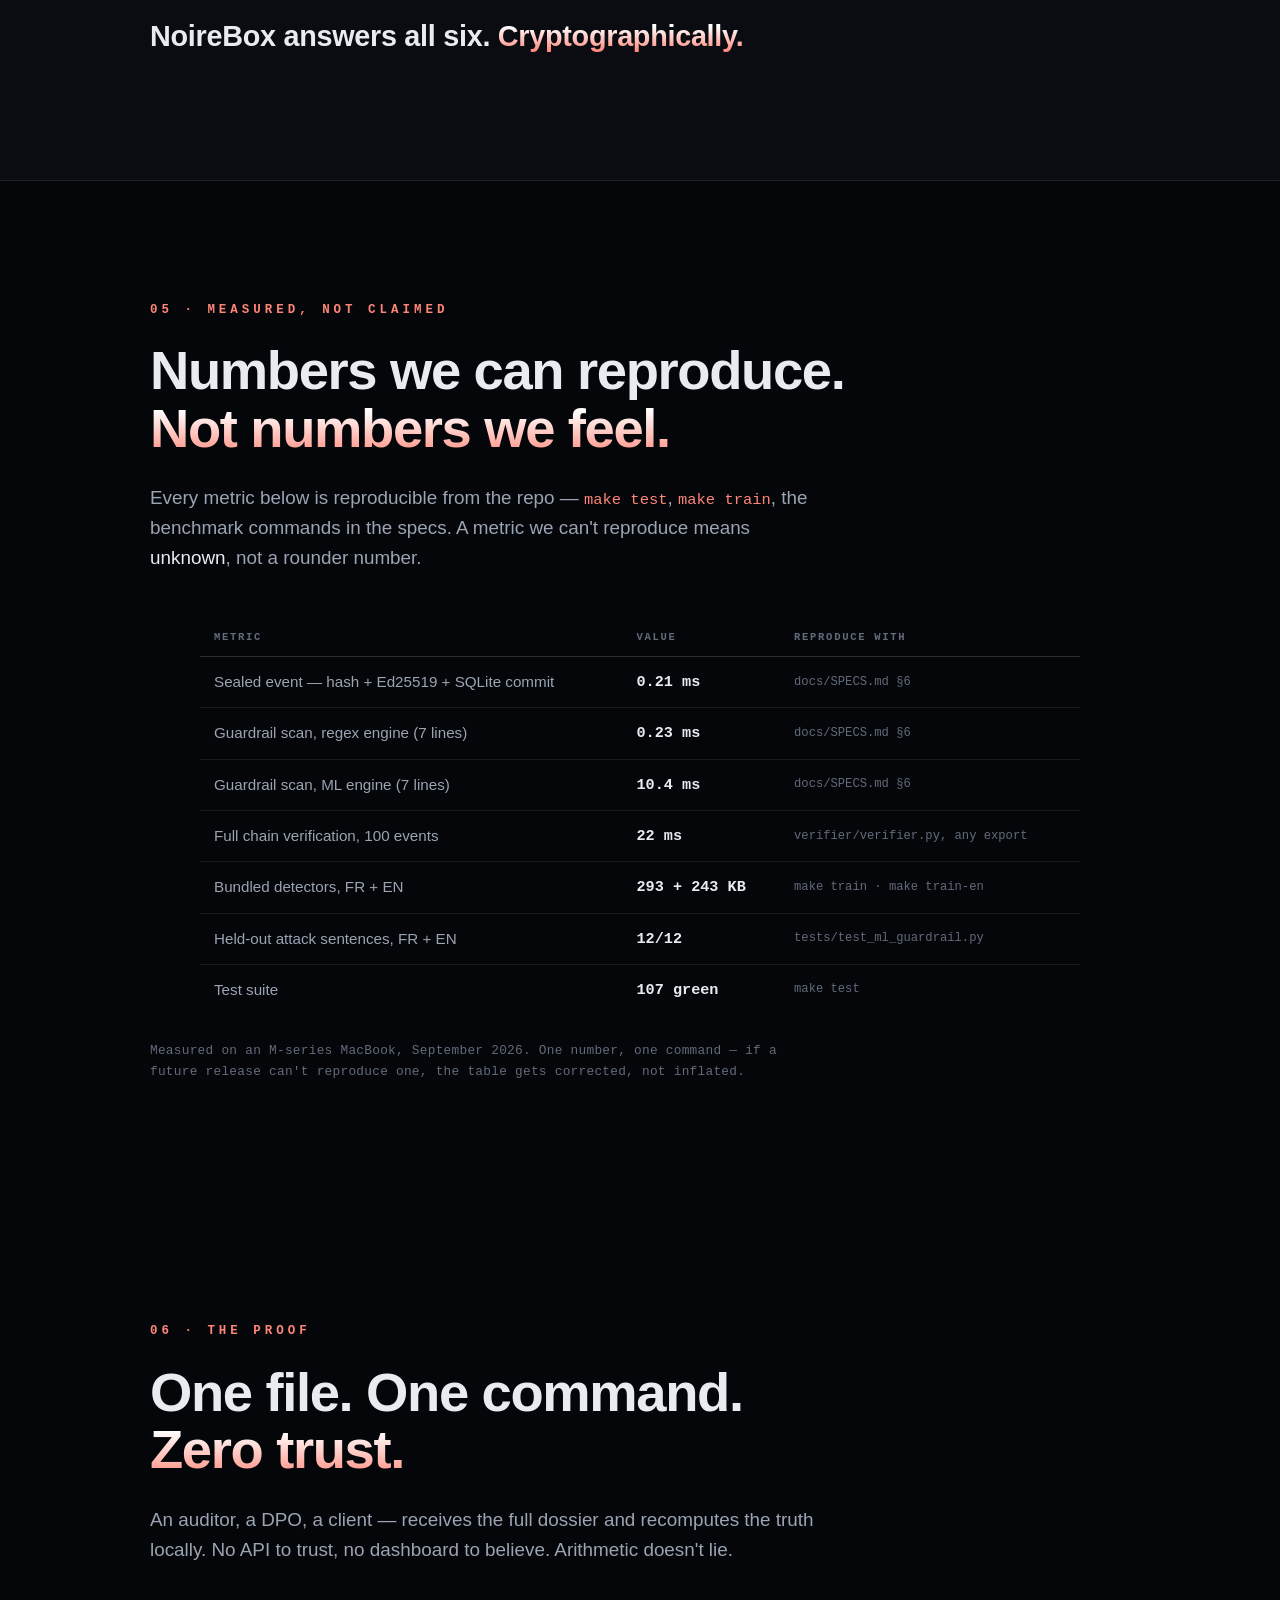
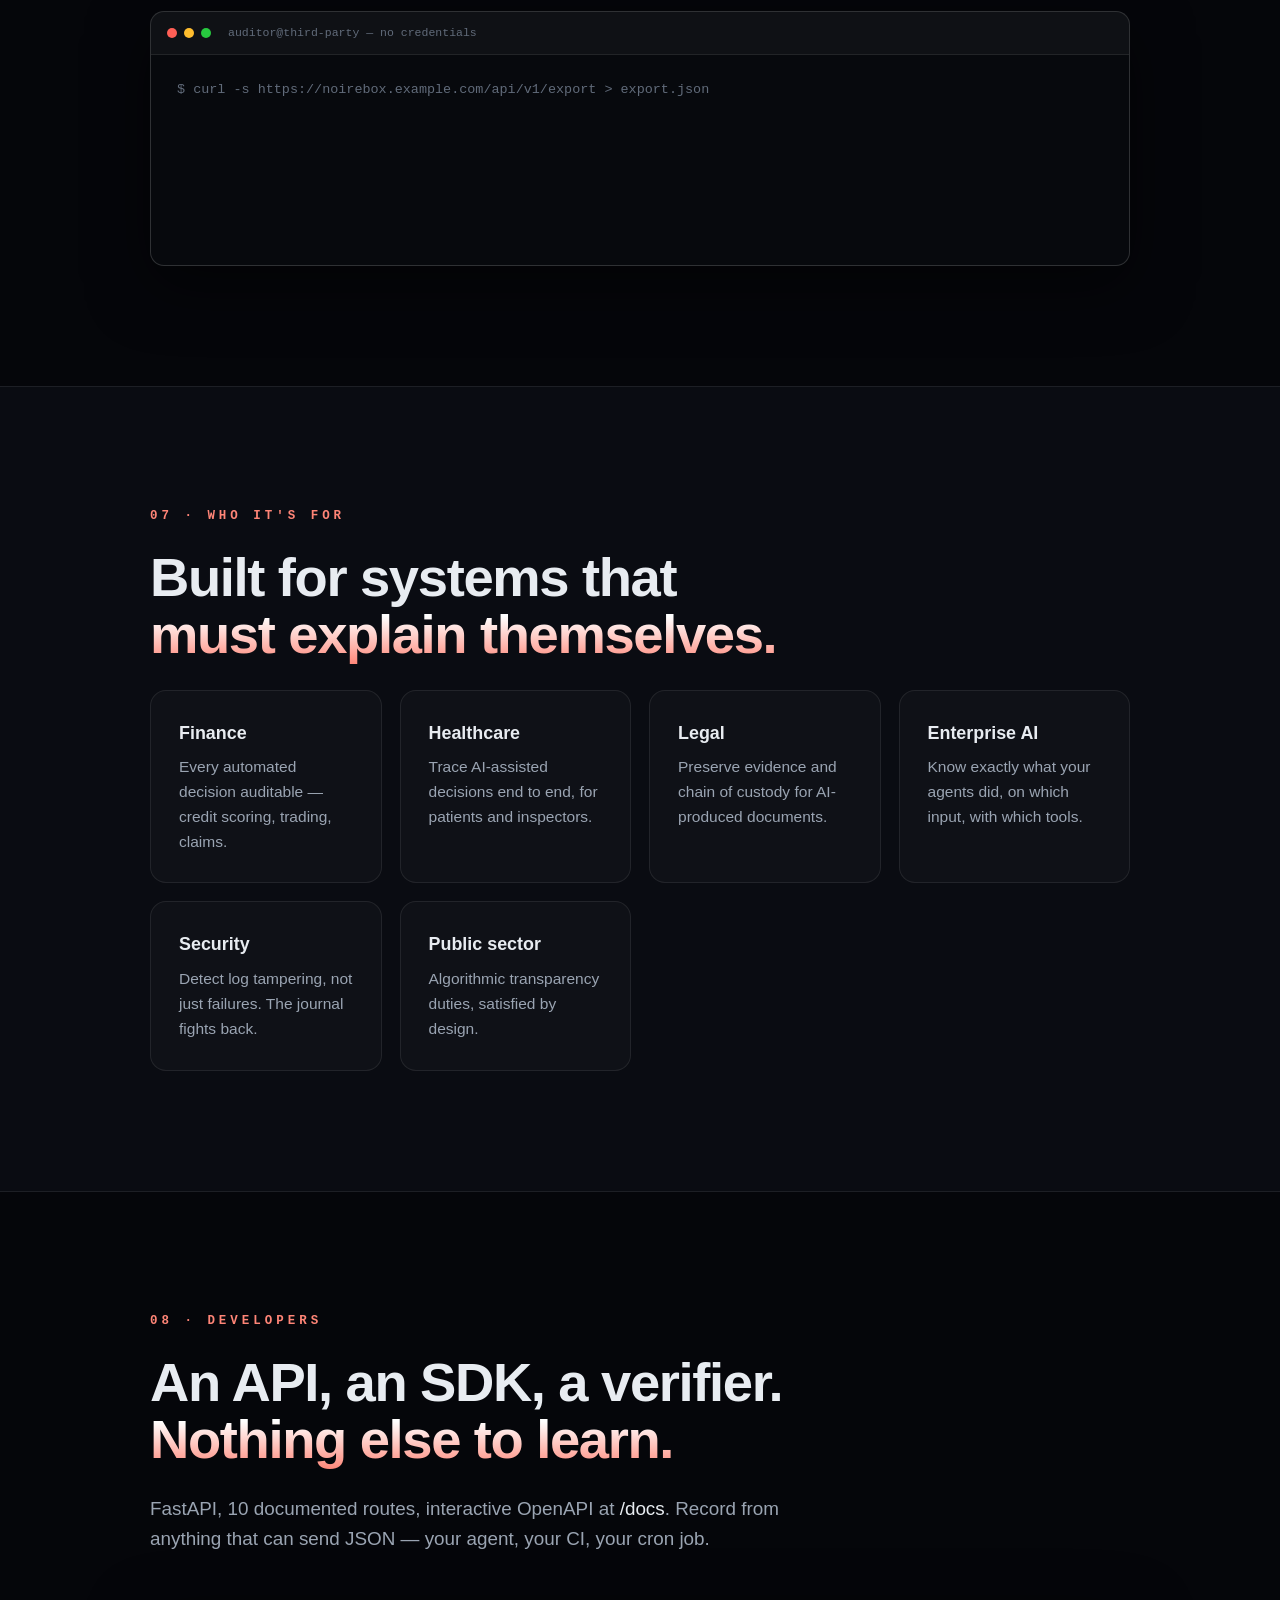
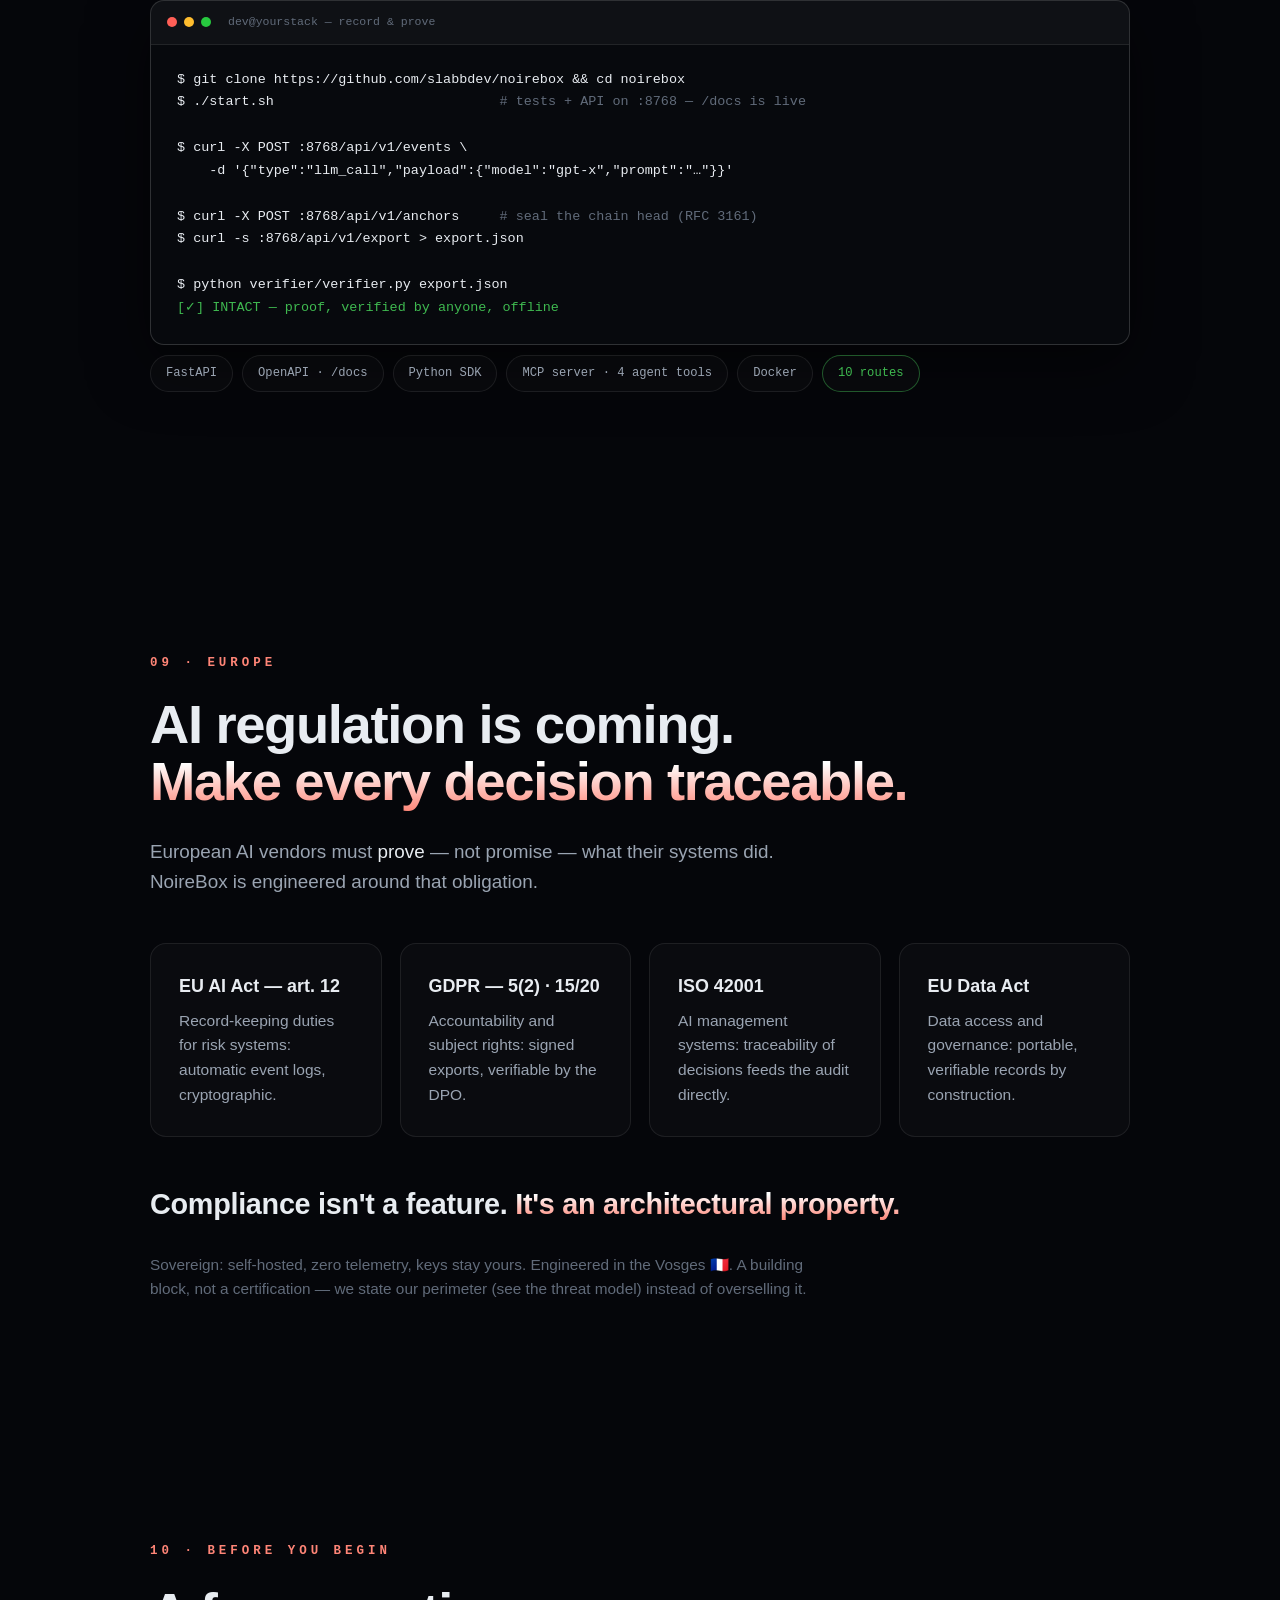
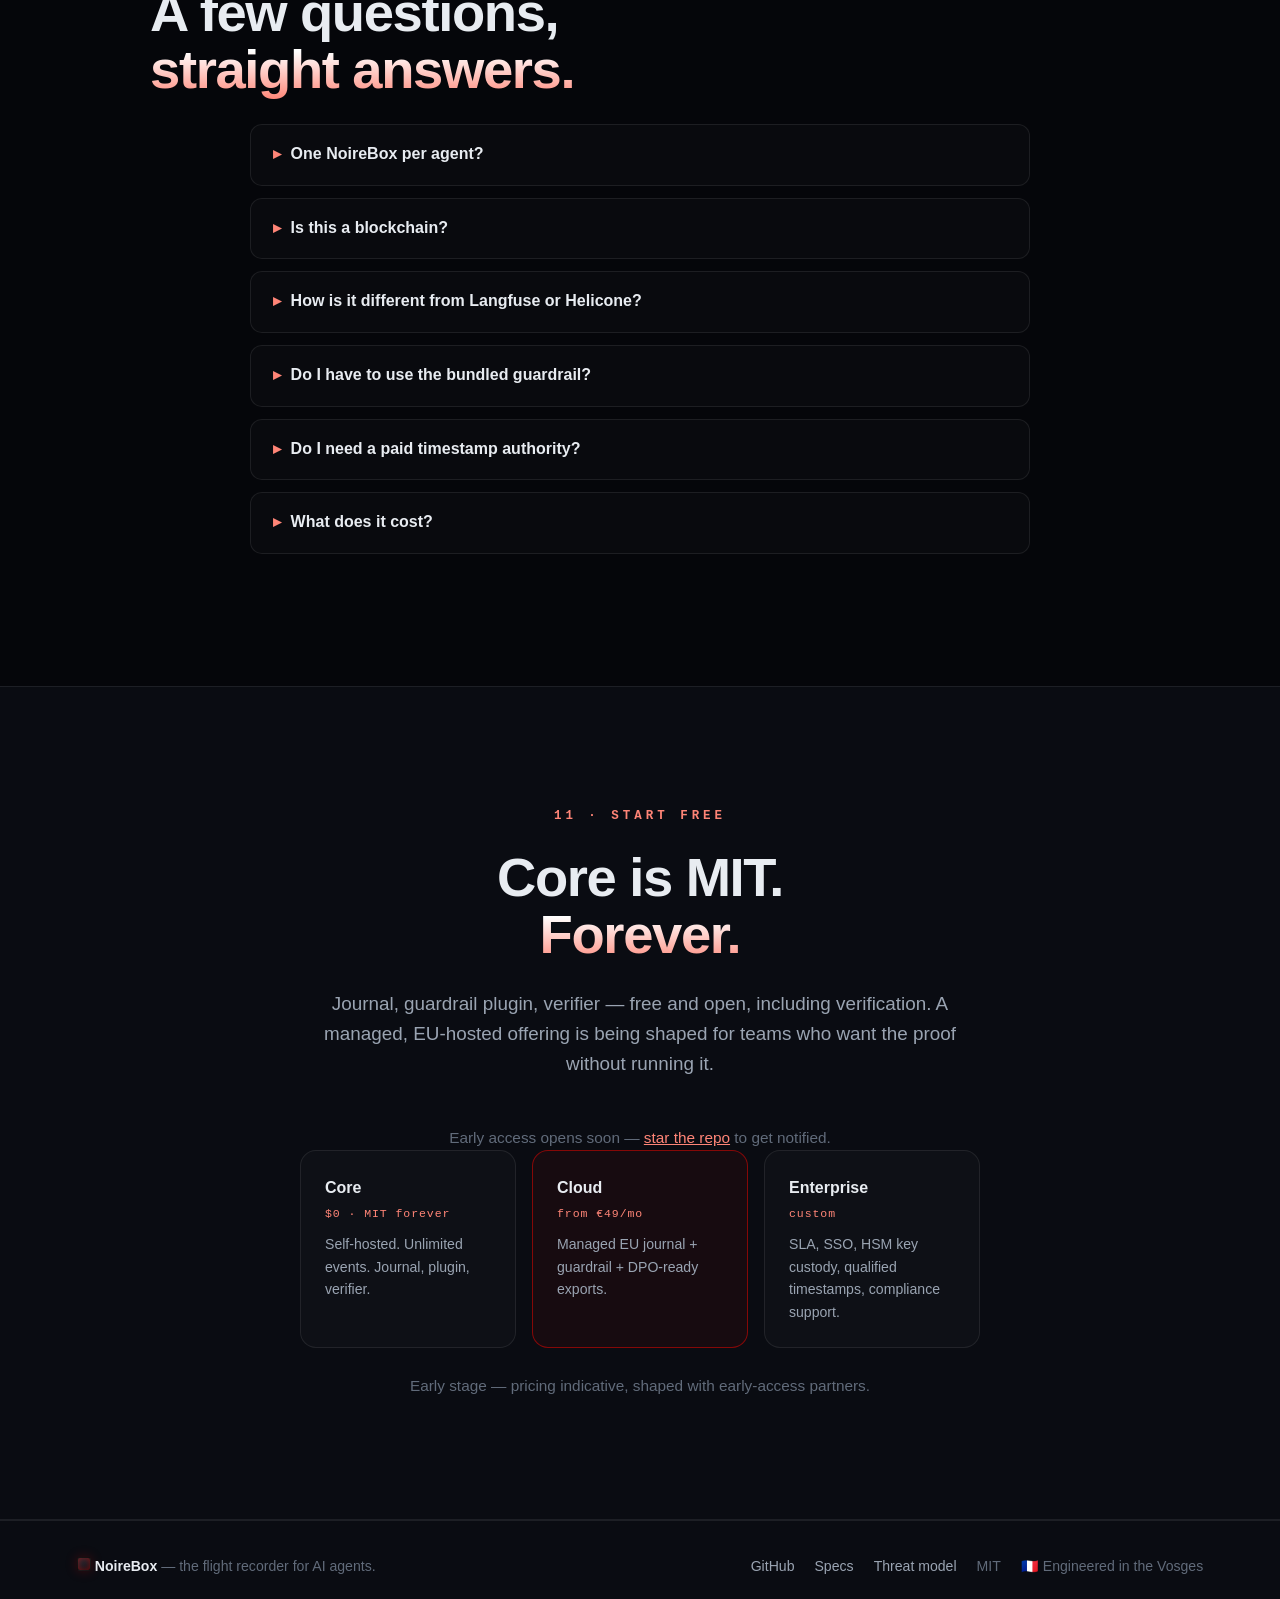
==== commit a7fd6a71: "docs: honest stats after 0.4.0 — 107 tests, real footprint, per-language detector size" ====
--- a/docs/index.html
+++ b/docs/index.html
@@ -5,7 +5,7 @@
 <meta name="viewport" content="width=device-width, initial-scale=1.0">
 <title>NoireBox — The flight recorder for AI agents</title>
 <meta name="description" content="Every decision your AI agent makes — sealed in a tamper-evident journal, timestamped by an external witness, provable by anyone. Without trusting anyone.">
-<link rel="stylesheet" href="style.css?v=25">
+<link rel="stylesheet" href="style.css?v=26">
 </head>
 <body>
 
@@ -55,10 +55,10 @@
     </div>
 
     <ul class="stats">
-      <li><strong>91</strong><span>tests green</span></li>
-      <li><strong>0</strong><span>runtime deps</span></li>
+      <li><strong>107</strong><span>tests green</span></li>
+      <li><strong>1.8 MB</strong><span>whole footprint</span></li>
       <li><strong>0.21 ms</strong><span>overhead per event</span></li>
-      <li><strong>1.5 MB</strong><span>whole footprint</span></li>
+      <li><strong>250 KB</strong><span>per-language detector</span></li>
     </ul>
 
     <div class="install-pill">
@@ -201,7 +201,7 @@
       <tr><td>Full chain verification, 100 events</td><td class="m-val">22 ms</td><td class="m-how">verifier/verifier.py, any export</td></tr>
       <tr><td>Bundled detectors, FR + EN</td><td class="m-val">293 + 243 KB</td><td class="m-how">make train · make train-en</td></tr>
       <tr><td>Held-out attack sentences, FR + EN</td><td class="m-val">12/12</td><td class="m-how">tests/test_ml_guardrail.py</td></tr>
-      <tr><td>Test suite</td><td class="m-val">91 green</td><td class="m-how">make test</td></tr>
+      <tr><td>Test suite</td><td class="m-val">107 green</td><td class="m-how">make test</td></tr>
     </table>
     <p class="note mono">Measured on an M-series MacBook, September 2026. One number, one command — if a future release can't reproduce one, the table gets corrected, not inflated.</p>
   </div>
@@ -334,6 +334,6 @@
   </div>
 </footer>
 
-<script src="script.js?v=25"></script>
+<script src="script.js?v=26"></script>
 </body>
 </html>
